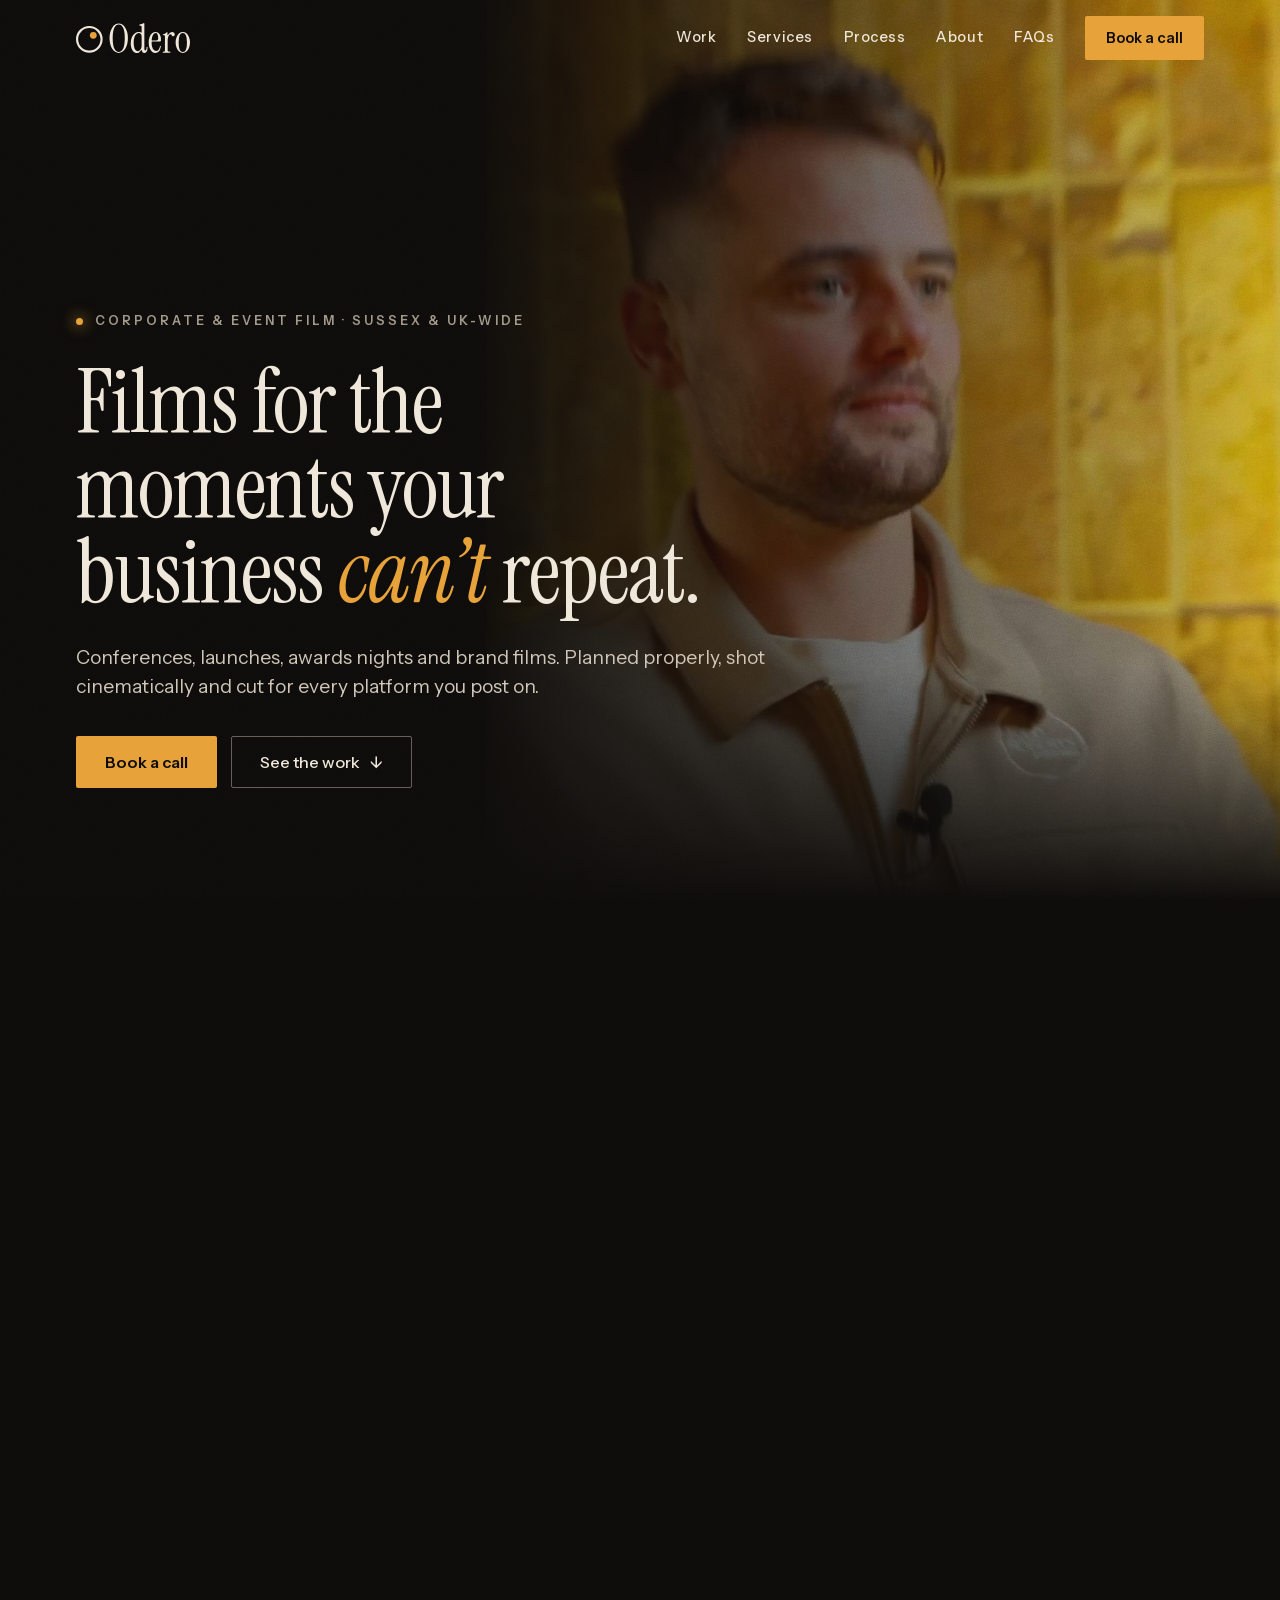
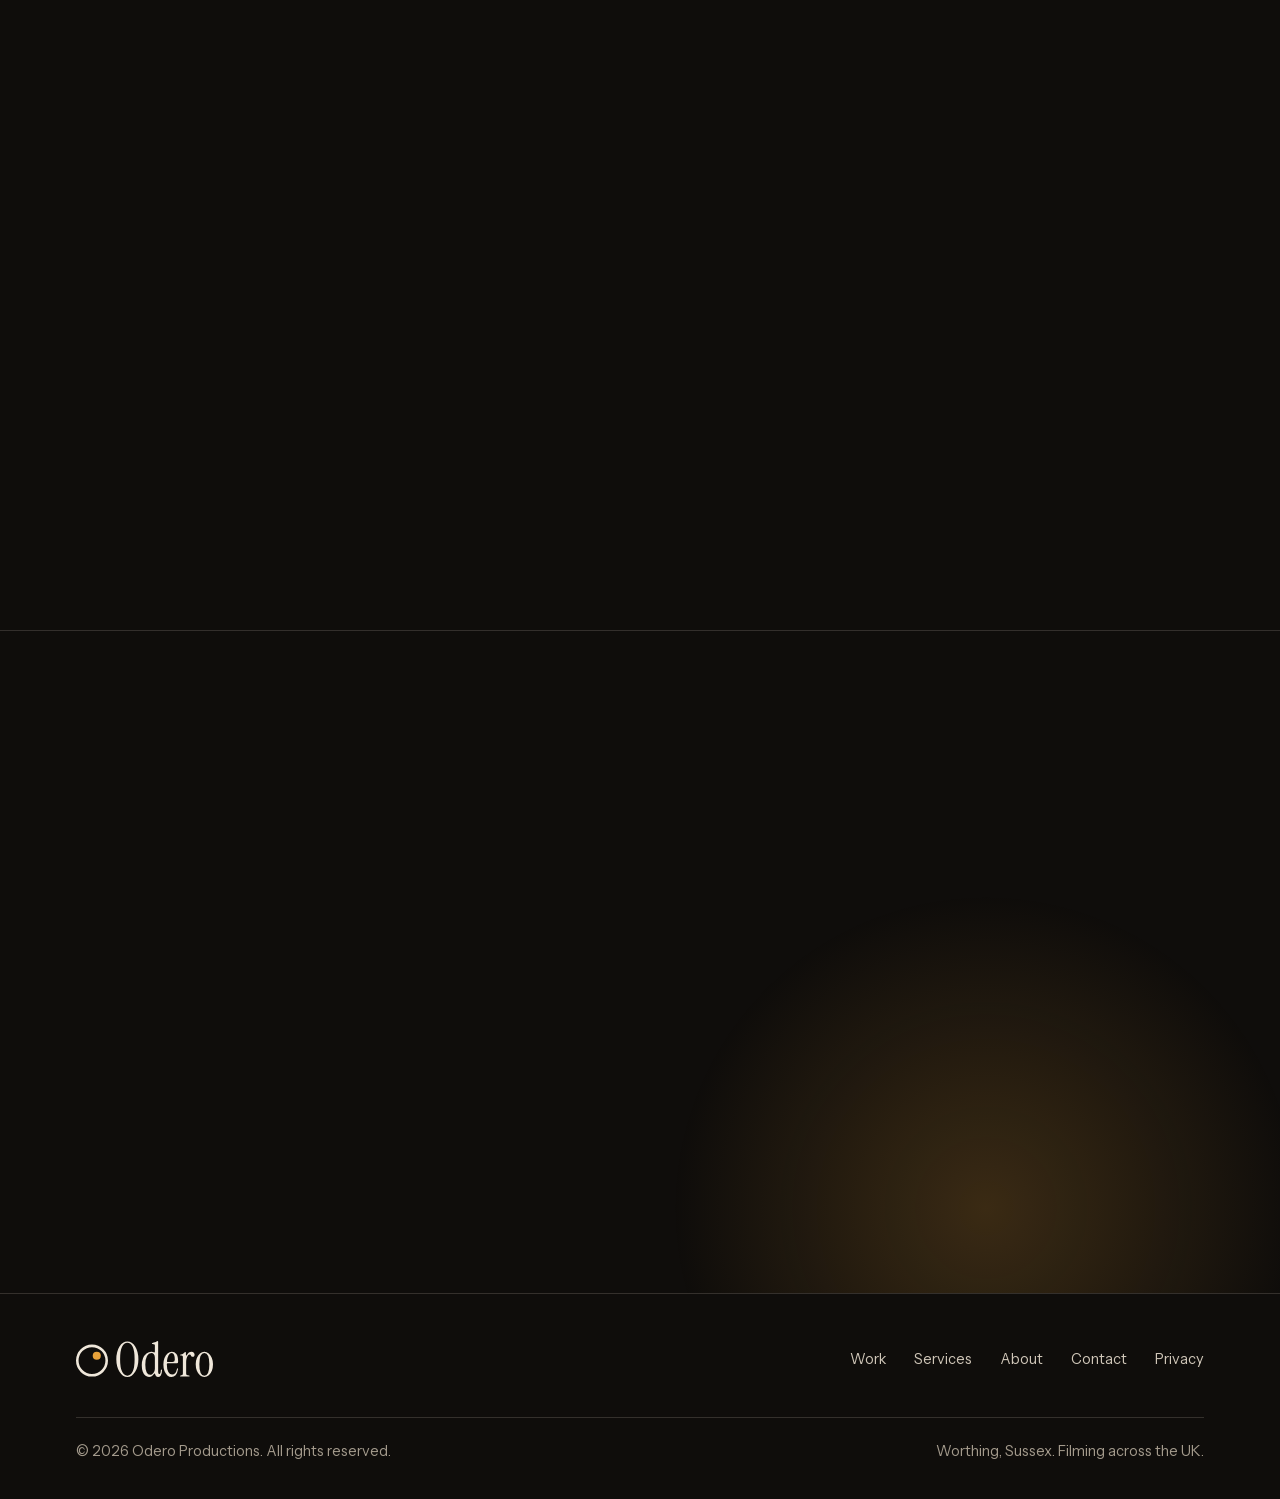
==== index.html @ 86279374 "Odero Productions site: Tungsten brand, homepage, six project pages Static site in the same style as" ====
<!DOCTYPE html>
<html lang="en-GB">
<head>
  <meta charset="UTF-8">
  <meta name="viewport" content="width=device-width, initial-scale=1">
  <!-- Security policy. GitHub Pages cannot send real HTTP headers, so this meta
       tag is the enforcement point. Everything loads from this site only; the
       one exception is the Cloudflare Stream video player on project pages.
       No inline scripts or inline style="" attributes are allowed, so keep
       scripts in script.js and styling in styles.css. -->
  <meta http-equiv="Content-Security-Policy" content="default-src 'self'; script-src 'self'; style-src 'self'; img-src 'self' data:; font-src 'self'; media-src 'self'; frame-src https://customer-f98idm6pe7bos5qf.cloudflarestream.com; connect-src 'self'; object-src 'none'; base-uri 'self'; form-action 'none'">

  <!-- ============================================================
       ODERO PRODUCTIONS — oderoproductions.com
       Static site. No build step. Deploy this folder as-is.

       QUICK EDIT MAP
       · Hero video ............... search "HERO VIDEO" below
       · Work tiles ............... search "SELECTED WORK" below
       · Copy to check ............ search "TODO"
       · Accent colour ............ styles.css, --tungsten
       · Going live ............... delete the "noindex" line just below
       ============================================================ -->

  <!-- PREVIEW ONLY: keeps this draft out of Google. Delete this line at launch. -->
  <meta name="robots" content="noindex">

  <title>Corporate &amp; Event Video Production in Sussex | Odero Productions</title>
  <meta name="description" content="Odero Productions films conferences, launches, awards nights, brand films and interviews for businesses. Based in Worthing, Sussex, filming across the UK.">
  <link rel="canonical" href="https://oderoproductions.com/">
  <meta name="theme-color" content="#0F0D0B">

  <meta property="og:type" content="website">
  <meta property="og:site_name" content="Odero Productions">
  <meta property="og:title" content="Corporate &amp; Event Video Production in Sussex | Odero Productions">
  <meta property="og:description" content="Conferences, launches, awards nights and brand films. Based in Worthing, Sussex, filming across the UK.">
  <meta property="og:url" content="https://oderoproductions.com/">
  <meta property="og:image" content="https://oderoproductions.com/assets/brand/og.png">
  <meta name="twitter:card" content="summary_large_image">

  <link rel="icon" type="image/svg+xml" href="assets/brand/favicon.svg">
  <link rel="icon" type="image/png" sizes="48x48" href="assets/brand/favicon-48.png">
  <link rel="apple-touch-icon" href="assets/brand/apple-touch-icon.png">

  <link rel="preload" href="assets/fonts/instrument-serif-400-latin.woff2" as="font" type="font/woff2" crossorigin>
  <link rel="preload" href="assets/fonts/instrument-sans-var-latin.woff2" as="font" type="font/woff2" crossorigin>
  <link rel="stylesheet" href="styles.css?v=20261118a">
  <!-- Loaded in <head> on purpose: it sets the starting state before first paint -->
  <script src="script.js?v=20261118a"></script>

  <script type="application/ld+json">
  {
    "@context": "https://schema.org",
    "@type": "ProfessionalService",
    "name": "Odero Productions",
    "description": "Corporate and event video production based in Worthing, Sussex, filming across the UK.",
    "url": "https://oderoproductions.com/",
    "email": "info@oderoproductions.com",
    "telephone": "+447708309296",
    "areaServed": "GB",
    "address": { "@type": "PostalAddress", "addressLocality": "Worthing", "addressRegion": "West Sussex", "addressCountry": "GB" },
    "sameAs": ["https://www.instagram.com/oderoproductions/", "https://www.linkedin.com/in/christopherodero/"]
  }
  </script>
</head>
<body>
  <a class="skip-link" href="#main">Skip to content</a>

  <header class="site-header" id="top">
    <div class="container header-inner">
      <a class="brand" href="./" aria-label="Odero Productions home">
        <img src="assets/brand/odero-logo-compact-on-dark.svg" alt="Odero Productions" width="114" height="30">
      </a>
      <button class="nav-toggle" type="button" aria-expanded="false" aria-controls="nav" aria-label="Open menu">
        <span></span><span></span>
      </button>
      <nav class="nav-links" id="nav" aria-label="Main">
        <a href="#work">Work</a>
        <a href="#services">Services</a>
        <a href="#process">Process</a>
        <a href="#about">About</a>
        <a href="#faqs">FAQs</a>
        <a class="btn btn-primary btn-small" href="https://calendly.com/info-7uvm/op" target="_blank" rel="noopener">Book a call</a>
      </nav>
    </div>
  </header>

  <main id="main">

    <!-- ================= HERO ================= -->
    <section class="hero" aria-label="Intro">
      <div class="hero-media" aria-hidden="true">
        <!-- Still frame. Shows instantly and is the whole picture until there
             is hero footage. Taken from the Courtyard lighting film. -->
        <img src="assets/hero-poster.jpg" alt="" width="1080" height="1920" fetchpriority="high">

        <!-- ============ HERO VIDEO ============
             No hero footage yet. When there is a clip (10 to 20 seconds,
             no sound, no burned-in captions), save it as assets/hero-loop.mp4
             and uncomment the block below. script.js already handles
             autoplay, reduced motion and the fade from still to video.

        <video autoplay muted loop playsinline preload="metadata" poster="assets/hero-poster.jpg">
          <source src="assets/hero-loop.mp4" type="video/mp4">
        </video>
        -->
      </div>

      <div class="container hero-content">
        <p class="eyebrow">Corporate &amp; event film · Sussex &amp; UK-wide</p>
        <h1 class="display">Films for the moments your business <em>can&rsquo;t</em> repeat.</h1>
        <p class="lede">Conferences, launches, awards nights and brand films. Planned properly, shot cinematically and cut for every platform you post on.</p>
        <div class="hero-ctas">
          <a class="btn btn-primary" href="https://calendly.com/info-7uvm/op" target="_blank" rel="noopener">Book a call</a>
          <a class="btn btn-ghost" href="#work">See the work <span class="arrow" aria-hidden="true">&darr;</span></a>
        </div>
      </div>
    </section>

    <!-- ================= SELECTED WORK =================
         Each tile links to its own page in work/<slug>/index.html.
         To add a project: copy a tile here, copy a work/ folder, swap the
         poster in assets/work/ (720 x 1280 JPG) and the video ID on the page. -->
    <section class="section" id="work" aria-labelledby="work-heading">
      <div class="container">
        <div class="section-head reveal">
          <div>
            <p class="eyebrow">Selected work</p>
            <h2 class="h2" id="work-heading">Recent films</h2>
          </div>
          <div class="rail-controls">
            <button class="rail-btn" type="button" data-rail="prev" aria-label="Scroll work back">
              <svg width="18" height="18" viewBox="0 0 24 24" fill="none" stroke="currentColor" stroke-width="1.6" aria-hidden="true"><path d="M19 12H5"/><path d="M11 6l-6 6 6 6"/></svg>
            </button>
            <button class="rail-btn" type="button" data-rail="next" aria-label="Scroll work forward">
              <svg width="18" height="18" viewBox="0 0 24 24" fill="none" stroke="currentColor" stroke-width="1.6" aria-hidden="true"><path d="M5 12h14"/><path d="M13 6l6 6-6 6"/></svg>
            </button>
          </div>
        </div>
      </div>

      <div class="rail reveal" id="work-rail" tabindex="0" role="region" aria-label="Selected work, scrolls sideways">
        <a class="tile" href="work/courtyard-lighting/">
          <img src="assets/work/courtyard-lighting.jpg" alt="Interview in front of a lit gold wall" width="720" height="1280" loading="lazy">
          <span class="tile-play" aria-hidden="true"><svg width="12" height="12" viewBox="0 0 24 24" fill="currentColor"><path d="M7 4.5v15l12-7.5z"/></svg></span>
          <span class="tile-body"><span class="tile-tag">Brand film</span><span class="tile-title">Courtyard lighting project</span></span>
        </a>
        <a class="tile" href="work/youth-club/">
          <img src="assets/work/youth-club.jpg" alt="A young person playing pool at a youth club" width="720" height="1280" loading="lazy">
          <span class="tile-play" aria-hidden="true"><svg width="12" height="12" viewBox="0 0 24 24" fill="currentColor"><path d="M7 4.5v15l12-7.5z"/></svg></span>
          <span class="tile-body"><span class="tile-tag">Brand story</span><span class="tile-title">Youth club brand story</span></span>
        </a>
        <a class="tile" href="work/property-tour/">
          <img src="assets/work/property-tour.jpg" alt="Presenter in a bright apartment living room" width="720" height="1280" loading="lazy">
          <span class="tile-play" aria-hidden="true"><svg width="12" height="12" viewBox="0 0 24 24" fill="currentColor"><path d="M7 4.5v15l12-7.5z"/></svg></span>
          <span class="tile-body"><span class="tile-tag">Property</span><span class="tile-title">Property tour</span></span>
        </a>
        <a class="tile" href="work/bar-gym/">
          <img src="assets/work/bar-gym.jpg" alt="Two personal trainers standing in a gym" width="720" height="1280" loading="lazy">
          <span class="tile-play" aria-hidden="true"><svg width="12" height="12" viewBox="0 0 24 24" fill="currentColor"><path d="M7 4.5v15l12-7.5z"/></svg></span>
          <span class="tile-body"><span class="tile-tag">Fitness</span><span class="tile-title">Personal training ad</span></span>
        </a>
        <a class="tile" href="work/isalium/">
          <img src="assets/work/isalium.jpg" alt="Model in a white shirt against a deep green backdrop" width="720" height="1280" loading="lazy">
          <span class="tile-play" aria-hidden="true"><svg width="12" height="12" viewBox="0 0 24 24" fill="currentColor"><path d="M7 4.5v15l12-7.5z"/></svg></span>
          <span class="tile-body"><span class="tile-tag">Fashion</span><span class="tile-title">Isalium brand ad</span></span>
        </a>
        <a class="tile" href="work/sweaty-betty/">
          <img src="assets/work/sweaty-betty.jpg" alt="Woman in activewear walking through a park" width="720" height="1280" loading="lazy">
          <span class="tile-play" aria-hidden="true"><svg width="12" height="12" viewBox="0 0 24 24" fill="currentColor"><path d="M7 4.5v15l12-7.5z"/></svg></span>
          <span class="tile-body"><span class="tile-tag">Lifestyle</span><span class="tile-title">Sweaty Betty lifestyle ad</span></span>
        </a>
      </div>
    </section>

    <!-- ================= SERVICES =================
         TODO (Christopher): confirm this list. Add, remove or reword freely. -->
    <section class="section rule-top" id="services" aria-labelledby="services-heading">
      <div class="container">
        <div class="section-head reveal">
          <div>
            <p class="eyebrow">Services</p>
            <h2 class="h2" id="services-heading">What we film</h2>
          </div>
          <p class="aside">One crew from first call to final delivery. Every shoot gets a plan, a shot list and a single point of contact.</p>
        </div>

        <div class="service-grid">
          <article class="service reveal">
            <h3 class="h3">Conferences &amp; summits</h3>
            <p>Keynotes, panels and the room between them, cut into a highlights film and clips for social.</p>
          </article>
          <article class="service reveal">
            <h3 class="h3">Launches &amp; awards nights</h3>
            <p>Low light, big moments, no second takes. The running order becomes a shot list so nothing gets missed.</p>
          </article>
          <article class="service reveal">
            <h3 class="h3">Brand &amp; company films</h3>
            <p>Who you are and why it matters, told in a couple of minutes your team will want to share.</p>
          </article>
          <article class="service reveal">
            <h3 class="h3">Interviews &amp; testimonials</h3>
            <p>Clients and leaders on camera, lit properly and edited to sound like themselves.</p>
          </article>
          <article class="service reveal">
            <h3 class="h3">Short-form for social</h3>
            <p>Vertical edits with captions and on-screen text, ready for Instagram, LinkedIn and paid ads.</p>
          </article>
          <article class="service reveal">
            <h3 class="h3">Photography</h3>
            <p>Edited stills from the same shoot, for the website, the press release and the post the next morning.</p>
          </article>
        </div>
      </div>
    </section>

    <!-- ================= FORMATS ================= -->
    <section class="section-tight band" aria-labelledby="formats-heading">
      <div class="container formats">
        <div class="formats-copy reveal">
          <p class="eyebrow">Delivery</p>
          <h2 class="h2" id="formats-heading">Shot once. Cut for <em>every</em> screen.</h2>
          <p class="lede">Every film is delivered in the shapes you actually need: widescreen for the website and the big screen, square for feeds and vertical for Reels, TikTok and Shorts.</p>
        </div>
        <div class="frames reveal" aria-hidden="true">
          <div class="frame frame-wide">
            <div class="frame-img"><img src="assets/hero-poster.jpg" alt="" loading="lazy" width="1080" height="1920"></div>
            <p class="frame-label">16:9 <span>Website, YouTube, big screen</span></p>
          </div>
          <div class="frame frame-square">
            <div class="frame-img"><img src="assets/hero-poster.jpg" alt="" loading="lazy" width="1080" height="1920"></div>
            <p class="frame-label">1:1 <span>Feeds</span></p>
          </div>
          <div class="frame frame-tall">
            <div class="frame-img"><img src="assets/hero-poster.jpg" alt="" loading="lazy" width="1080" height="1920"></div>
            <p class="frame-label">9:16 <span>Reels, Shorts</span></p>
          </div>
        </div>
      </div>
    </section>

    <!-- ================= PROCESS ================= -->
    <section class="section" id="process" aria-labelledby="process-heading">
      <div class="container">
        <div class="section-head reveal">
          <div>
            <p class="eyebrow">Process</p>
            <h2 class="h2" id="process-heading">How a shoot works</h2>
          </div>
          <p class="aside">Three steps, agreed up front, so you always know what happens next.</p>
        </div>
        <ol class="steps">
          <li class="step reveal">
            <h3 class="h3">The brief</h3>
            <p>A call to pin down the audience, the message and the moments that matter. You get a plan, a shot list and a timeline before anything is booked.</p>
          </li>
          <li class="step reveal">
            <h3 class="h3">The shoot</h3>
            <p>A focused day on location at your venue, office or site. Keynotes, interviews and b-roll captured without getting in anyone&rsquo;s way.</p>
          </li>
          <li class="step reveal">
            <h3 class="h3">The delivery</h3>
            <p>Polished edits in platform-ready formats, with subtitles and edited photos, on the turnaround agreed in the brief.</p>
          </li>
        </ol>
      </div>
    </section>

    <!-- ================= ABOUT =================
         TODO (Christopher): this is written from what's on the Jolero and
         old Odero sites. Check every line is right and reword in your voice.
         A portrait or behind-the-scenes photo would sit well beside it. -->
    <section class="section rule-top" id="about" aria-labelledby="about-heading">
      <div class="container about">
        <div class="about-lead reveal">
          <p class="eyebrow">About</p>
          <h2 class="h2" id="about-heading">Behind the camera</h2>
        </div>
        <div class="about-body reveal">
          <p>I&rsquo;m Christopher Odero. I learned to film in sports broadcasting, where nothing happens twice.</p>
          <p>That is still how I work. Plan the coverage, know where the moment will be, and get the shot the first time. An awards night or a keynote runs on the same rules as a live match.</p>
          <p>Odero Productions is based in Worthing, Sussex, and films for businesses across the UK. I plan, shoot and edit, and bring in extra crew when a job needs it.</p>
          <dl class="facts">
            <div><dt>Based</dt><dd>Worthing, Sussex</dd></div>
            <div><dt>Covers</dt><dd>Across the UK</dd></div>
            <div><dt>Background</dt><dd>Sports broadcasting</dd></div>
          </dl>
        </div>
      </div>
    </section>

    <!-- ================= FAQs ================= -->
    <section class="section rule-top" id="faqs" aria-labelledby="faqs-heading">
      <div class="container faq-wrap">
        <div class="stack reveal">
          <p class="eyebrow">Questions</p>
          <h2 class="h2" id="faqs-heading">FAQs</h2>
        </div>
        <div class="faq-list reveal">
          <details class="faq">
            <summary>Where are you based, and do you travel?</summary>
            <p>Worthing, Sussex. We film for clients across the UK, and travel is agreed in the brief.</p>
          </details>
          <details class="faq">
            <summary>Can you film on-site?</summary>
            <p>Yes. We film on location at your premises, your venue or anywhere else that helps tell the story.</p>
          </details>
          <details class="faq">
            <summary>Do you help with the concept?</summary>
            <p>Yes, creative direction is included. During the brief we work out the angles, the structure and the questions with you, so it fits your audience and what you&rsquo;re offering.</p>
          </details>
          <details class="faq">
            <summary>What if we don&rsquo;t want to be on camera?</summary>
            <p>No problem. We can use voiceover, or build the film around your work, your space and your event without talking heads.</p>
          </details>
          <details class="faq">
            <summary>Which formats do you deliver?</summary>
            <p>All the main ones: 16:9 for YouTube, your website and presentations, 1:1 for feeds, and 9:16 for Reels, TikTok and Shorts.</p>
          </details>
          <details class="faq">
            <summary>How fast is the turnaround?</summary>
            <p>It depends on the size of the project. The timeline is agreed during the brief and confirmed before the shoot.</p>
          </details>
          <details class="faq">
            <summary>Can you work alongside our marketing team?</summary>
            <p>Yes. We&rsquo;re happy to work with your in-house team or your agency so the films fit the wider plan.</p>
          </details>
        </div>
      </div>
    </section>

    <!-- ================= CONTACT ================= -->
    <section class="section contact rule-top" id="contact" aria-labelledby="contact-heading">
      <div class="container contact-inner">
        <div class="contact-main reveal">
          <p class="eyebrow">Now booking</p>
          <h2 class="display" id="contact-heading">Got a date in the <em>diary?</em></h2>
          <p class="lede">Tell us what you&rsquo;re planning. A short call is the quickest way to work out what it needs.</p>
          <a class="btn btn-primary" href="https://calendly.com/info-7uvm/op" target="_blank" rel="noopener">Book a call <span class="arrow" aria-hidden="true">&rarr;</span></a>
        </div>
        <div class="contact-list reveal">
          <a href="mailto:info@oderoproductions.com"><span>Email</span><span>info@oderoproductions.com</span></a>
          <a href="https://wa.me/447708309296" target="_blank" rel="noopener"><span>WhatsApp</span><span>+44 7708 309296</span></a>
          <a href="https://www.instagram.com/oderoproductions/" target="_blank" rel="noopener"><span>Instagram</span><span>@oderoproductions</span></a>
          <a href="https://www.linkedin.com/in/christopherodero/" target="_blank" rel="noopener"><span>LinkedIn</span><span>Christopher Odero</span></a>
        </div>
      </div>
    </section>
  </main>

  <footer class="site-footer">
    <div class="container">
      <div class="footer-top">
        <a href="./" aria-label="Odero Productions home"><img src="assets/brand/odero-logo-compact-on-dark.svg" alt="Odero Productions" width="137" height="36" loading="lazy"></a>
        <nav class="footer-links" aria-label="Footer">
          <a href="#work">Work</a>
          <a href="#services">Services</a>
          <a href="#about">About</a>
          <a href="#contact">Contact</a>
          <a href="privacy.html">Privacy</a>
        </nav>
      </div>
      <div class="footer-bottom">
        <p>&copy; <span data-year>2026</span> Odero Productions. All rights reserved.</p>
        <p>Worthing, Sussex. Filming across the UK.</p>
      </div>
    </div>
  </footer>
</body>
</html>
---- styles.css ----
/* ============================================================
   ODERO PRODUCTIONS — styles.css
   Brand direction: Tungsten. Warm light in a dark room.

   QUICK EDIT MAP
   · Accent colour ............ --tungsten (line 22)
   · Background / text ........ --carbon, --bone
   · Page width ............... --max
   ============================================================ */

/* ---------- Fonts (self-hosted, SIL Open Font License) ---------- */
@font-face {
  font-family: "Instrument Serif";
  src: url("assets/fonts/instrument-serif-400-latin.woff2") format("woff2");
  font-weight: 400; font-style: normal; font-display: swap;
}
@font-face {
  font-family: "Instrument Serif";
  src: url("assets/fonts/instrument-serif-400-italic-latin.woff2") format("woff2");
  font-weight: 400; font-style: italic; font-display: swap;
}
@font-face {
  font-family: "Instrument Sans";
  src: url("assets/fonts/instrument-sans-var-latin.woff2") format("woff2");
  font-weight: 400 700; font-style: normal; font-display: swap;
}

/* ---------- Tokens ---------- */
:root {
  --carbon: #0F0D0B;      /* page background */
  --umber: #1E1A16;       /* panels */
  --bone: #EFE7DA;        /* type */
  --linen: #CFC6B8;       /* body copy on dark */
  --dust: #A39A8C;        /* secondary type */
  --tungsten: #E8A23A;    /* the one accent */
  --tungsten-hot: #F3BC62;
  --line: rgba(239, 231, 218, 0.16);
  --line-strong: rgba(239, 231, 218, 0.38);

  --serif: "Instrument Serif", "Iowan Old Style", "Times New Roman", serif;
  --sans: "Instrument Sans", system-ui, -apple-system, "Segoe UI", sans-serif;

  --max: 1240px;
  --gutter: clamp(20px, 4.4vw, 56px);
  --section: clamp(80px, 11vw, 148px);
  --ease: cubic-bezier(0.22, 0.61, 0.36, 1);
  color-scheme: dark;
}

/* ---------- Base ---------- */
*, *::before, *::after { box-sizing: border-box; }
html { scroll-behavior: smooth; scroll-padding-top: 88px; -webkit-text-size-adjust: 100%; }
body {
  margin: 0;
  background: var(--carbon);
  color: var(--bone);
  font-family: var(--sans);
  font-size: 17px;
  line-height: 1.6;
  -webkit-font-smoothing: antialiased;
  text-rendering: optimizeLegibility;
}
img, video { display: block; max-width: 100%; }
h1, h2, h3, p, ul, ol, dl, dd, figure { margin: 0; }
ul, ol { padding: 0; list-style: none; }
a { color: inherit; }
:focus-visible { outline: 2px solid var(--tungsten); outline-offset: 3px; border-radius: 2px; }
::selection { background: var(--tungsten); color: var(--carbon); }

.container { width: 100%; max-width: var(--max); margin-inline: auto; padding-inline: var(--gutter); }
.skip-link {
  position: absolute; left: 12px; top: -60px; z-index: 100;
  padding: 10px 16px; background: var(--tungsten); color: var(--carbon); font-weight: 600; text-decoration: none;
}
.skip-link:focus { top: 12px; }
.visually-hidden {
  position: absolute; width: 1px; height: 1px; overflow: hidden; clip-path: inset(50%); white-space: nowrap;
}

/* ---------- Type ---------- */
.display {
  font-family: var(--serif); font-weight: 400;
  font-size: clamp(50px, 7vw, 104px); line-height: 0.95; letter-spacing: -0.012em;
  text-wrap: balance;
}
.h2 {
  font-family: var(--serif); font-weight: 400;
  font-size: clamp(40px, 5vw, 72px); line-height: 1; letter-spacing: -0.01em;
  text-wrap: balance;
}
.h3 { font-size: 21px; font-weight: 600; line-height: 1.25; letter-spacing: -0.005em; }
.display em, .h2 em { font-style: italic; color: var(--tungsten); }
.lede { font-size: clamp(18px, 1.5vw, 20px); line-height: 1.55; color: var(--linen); max-width: 34em; }
.muted { color: var(--dust); }

/* The eyebrow carries the lamp: one small tungsten light before the label */
.eyebrow {
  display: flex; align-items: center; gap: 12px;
  font-size: 12.5px; font-weight: 600; letter-spacing: 0.24em; text-transform: uppercase; color: var(--dust);
}
.eyebrow::before {
  content: ""; flex: none; width: 7px; height: 7px; border-radius: 50%;
  background: var(--tungsten); box-shadow: 0 0 14px 2px rgba(232, 162, 58, 0.55);
}

/* ---------- Buttons ---------- */
.btn {
  display: inline-flex; align-items: center; justify-content: center; gap: 10px;
  min-height: 52px; padding: 0 28px; border-radius: 2px; border: 1px solid transparent;
  font: 600 16px/1 var(--sans); text-decoration: none; cursor: pointer;
  transition: background-color 0.25s var(--ease), border-color 0.25s var(--ease), color 0.25s var(--ease), transform 0.25s var(--ease);
}
.btn-primary { background: var(--tungsten); color: var(--carbon); }
.btn-primary:hover { background: var(--tungsten-hot); }
.btn-ghost { border-color: var(--line-strong); color: var(--bone); font-weight: 500; }
.btn-ghost:hover { border-color: var(--bone); }
.btn-small { min-height: 44px; padding: 0 20px; font-size: 14.5px; }
.btn .arrow { transition: transform 0.25s var(--ease); }
.btn:hover .arrow { transform: translateX(4px); }
.text-link {
  color: var(--bone); text-decoration: underline; text-decoration-color: var(--tungsten);
  text-decoration-thickness: 1px; text-underline-offset: 5px;
  transition: color 0.2s var(--ease);
}
.text-link:hover { color: var(--tungsten-hot); }

/* ---------- Header ---------- */
.site-header {
  position: fixed; inset: 0 0 auto 0; z-index: 50;
  border-bottom: 1px solid transparent;
  transition: background-color 0.35s var(--ease), border-color 0.35s var(--ease);
}
.site-header.is-scrolled, .site-header.is-solid {
  background: rgba(15, 13, 11, 0.88); border-bottom-color: var(--line);
  -webkit-backdrop-filter: blur(14px); backdrop-filter: blur(14px);
}
.header-inner { display: flex; align-items: center; justify-content: space-between; gap: 24px; min-height: 76px; }
.brand { display: inline-flex; align-items: center; min-height: 44px; }
.brand img { height: 30px; width: auto; }
.nav-links { display: flex; align-items: center; gap: clamp(18px, 2.4vw, 34px); }
.nav-links a:not(.btn) {
  font-size: 14.5px; font-weight: 500; letter-spacing: 0.04em; text-decoration: none; color: var(--bone);
  padding: 12px 0; position: relative;
}
.nav-links a:not(.btn)::after {
  content: ""; position: absolute; left: 0; right: 0; bottom: 6px; height: 1px; background: var(--tungsten);
  transform: scaleX(0); transform-origin: left; transition: transform 0.3s var(--ease);
}
.nav-links a:not(.btn):hover::after { transform: scaleX(1); }
.nav-toggle {
  display: none; width: 46px; height: 46px; padding: 0; border: 1px solid var(--line-strong); border-radius: 2px;
  background: transparent; color: var(--bone); cursor: pointer; align-items: center; justify-content: center;
}
.nav-toggle span { display: block; width: 20px; height: 1.5px; background: currentColor; transition: transform 0.3s var(--ease); }
.nav-toggle span + span { margin-top: 7px; }
.nav-open .nav-toggle span:first-child { transform: translateY(4.25px) rotate(45deg); }
.nav-open .nav-toggle span:last-child { transform: translateY(-4.25px) rotate(-45deg); }

@media (max-width: 860px) {
  .nav-toggle { display: inline-flex; flex-direction: column; }
  .nav-links {
    position: fixed; inset: 76px 0 0 0; z-index: 49;
    flex-direction: column; align-items: flex-start; gap: 0;
    padding: 28px var(--gutter) 40px; background: var(--carbon); overflow-y: auto;
    visibility: hidden; opacity: 0; transform: translateY(-8px);
    transition: opacity 0.25s var(--ease), transform 0.25s var(--ease), visibility 0s 0.25s;
  }
  .nav-open .nav-links { visibility: visible; opacity: 1; transform: none; transition-delay: 0s; }
  .nav-links a:not(.btn) {
    width: 100%; padding: 16px 0; border-bottom: 1px solid var(--line);
    font: 400 34px/1.1 var(--serif); letter-spacing: 0;
  }
  .nav-links a:not(.btn)::after { display: none; }
  .nav-links .btn { margin-top: 28px; width: 100%; min-height: 54px; font-size: 16px; }
  .nav-open .site-header { background: var(--carbon); border-bottom-color: var(--line); }
  .nav-open, .nav-open body { overflow: hidden; }
}

/* ---------- Hero ---------- */
.hero { position: relative; isolation: isolate; overflow: hidden; display: flex; min-height: min(100svh, 940px); }
.hero-media { position: absolute; inset: 0 0 0 auto; width: 62%; z-index: -2; overflow: hidden; }
.hero-media img, .hero-media video { position: absolute; inset: 0; width: 100%; height: 100%; object-fit: cover; object-position: 38% 16%; }
.hero-media video { opacity: 0; transition: opacity 0.8s var(--ease); }
.hero-media.is-playing video { opacity: 1; }
.hero::before {            /* scrim: the dark room the light falls into */
  content: ""; position: absolute; inset: 0; z-index: -1;
  background:
    linear-gradient(0deg, var(--carbon) 0%, rgba(15, 13, 11, 0) 26%),
    linear-gradient(90deg, var(--carbon) 37%, rgba(15, 13, 11, 0.66) 58%, rgba(15, 13, 11, 0.1) 100%);
}
.hero::after {             /* film grain */
  content: ""; position: absolute; inset: 0; z-index: -1; pointer-events: none;
  background: url("assets/grain.png"); background-size: 200px; mix-blend-mode: overlay; opacity: 0.16;
}
.hero-content {
  display: flex; flex-direction: column; justify-content: flex-end; gap: 28px;
  padding-top: 150px; padding-bottom: clamp(64px, 9vw, 112px);
}
.hero-content > * { max-width: 700px; }
.hero-ctas { display: flex; flex-wrap: wrap; gap: 14px; margin-top: 6px; }

/* Lights up: the still starts as an unlit room and the lamp comes on */
.js .hero-media img, .js .hero-media video { filter: brightness(0.22) saturate(0.5); transform: scale(1.05); }
.js.is-lit .hero-media img, .js.is-lit .hero-media video {
  filter: none; transform: none;
  transition: filter 2.4s var(--ease) 0.2s, transform 3.2s var(--ease);
}
.js .hero-content > * { opacity: 0; transform: translateY(18px); }
.js.is-lit .hero-content > * {
  opacity: 1; transform: none;
  transition: opacity 0.9s var(--ease), transform 0.9s var(--ease);
}
.js.is-lit .hero-content > :nth-child(1) { transition-delay: 0.35s; }
.js.is-lit .hero-content > :nth-child(2) { transition-delay: 0.5s; }
.js.is-lit .hero-content > :nth-child(3) { transition-delay: 0.68s; }
.js.is-lit .hero-content > :nth-child(4) { transition-delay: 0.84s; }

@media (max-width: 860px) {
  .hero { min-height: min(100svh, 820px); }
  .hero-media { width: 100%; }
  .hero-media img, .hero-media video { object-position: 50% 12%; }
  .hero::before {
    background: linear-gradient(0deg, var(--carbon) 30%, rgba(15, 13, 11, 0.72) 58%, rgba(15, 13, 11, 0.28) 100%);
  }
  .hero-content { padding-top: 120px; }
}

/* ---------- Sections ---------- */
.section { padding-block: var(--section); }
.section-tight { padding-block: clamp(64px, 8vw, 112px); }
.section-head { display: flex; flex-wrap: wrap; align-items: flex-end; justify-content: space-between; gap: 24px 48px; margin-bottom: clamp(36px, 5vw, 64px); }
.section-head .eyebrow { margin-bottom: 22px; }
.section-head p.aside { max-width: 26em; color: var(--dust); font-size: 16px; }
.rule-top { border-top: 1px solid var(--line); }
.stack { display: flex; flex-direction: column; gap: 22px; align-items: flex-start; }

/* ---------- Work rail ---------- */
.rail-controls { display: flex; gap: 10px; }
.rail-btn {
  width: 48px; height: 48px; display: inline-flex; align-items: center; justify-content: center;
  border: 1px solid var(--line-strong); border-radius: 50%; background: transparent; color: var(--bone); cursor: pointer;
  transition: border-color 0.2s var(--ease), color 0.2s var(--ease), opacity 0.2s var(--ease);
}
.rail-btn:hover { border-color: var(--tungsten); color: var(--tungsten); }
.rail-btn[disabled] { opacity: 0.3; cursor: default; border-color: var(--line-strong); color: var(--bone); }
.rail {
  display: flex; gap: clamp(14px, 1.6vw, 22px);
  overflow-x: auto; scroll-snap-type: x mandatory; scrollbar-width: none;
  padding-inline: max(var(--gutter), calc((100vw - var(--max)) / 2 + var(--gutter)));
  scroll-padding-inline: max(var(--gutter), calc((100vw - var(--max)) / 2 + var(--gutter)));
  padding-block: 4px;
}
.rail::-webkit-scrollbar { display: none; }
.tile {
  position: relative; flex: none; width: clamp(224px, 23vw, 310px); aspect-ratio: 9 / 16;
  scroll-snap-align: start; overflow: hidden; border-radius: 4px; background: var(--umber);
  color: var(--bone); text-decoration: none; isolation: isolate;
}
.tile img {
  position: absolute; inset: 0; width: 100%; height: 100%; object-fit: cover; z-index: -2;
  filter: brightness(0.8) saturate(0.9);
  transition: filter 0.6s var(--ease), transform 1.2s var(--ease);
}
.tile::after {
  content: ""; position: absolute; inset: 0; z-index: -1;
  background: linear-gradient(0deg, rgba(15, 13, 11, 0.92) 0%, rgba(15, 13, 11, 0) 46%);
}
.tile:hover img, .tile:focus-visible img { filter: none; transform: scale(1.04); }   /* lights on */
.tile-body { position: absolute; inset: auto 0 0 0; padding: 20px; display: flex; flex-direction: column; gap: 8px; }
.tile-tag { font-size: 11.5px; font-weight: 600; letter-spacing: 0.2em; text-transform: uppercase; color: var(--linen); }
.tile-title { font-family: var(--serif); font-size: clamp(25px, 2.2vw, 30px); line-height: 1.02; }
.tile-play {
  position: absolute; top: 16px; right: 16px; width: 40px; height: 40px; border-radius: 50%;
  display: inline-flex; align-items: center; justify-content: center;
  background: rgba(15, 13, 11, 0.55); border: 1px solid var(--line-strong); color: var(--bone);
  transition: background-color 0.3s var(--ease), color 0.3s var(--ease), border-color 0.3s var(--ease);
}
.tile:hover .tile-play { background: var(--tungsten); border-color: var(--tungsten); color: var(--carbon); }

/* ---------- Services ---------- */
.service-grid { display: grid; grid-template-columns: repeat(3, minmax(0, 1fr)); gap: clamp(28px, 3.4vw, 48px) clamp(24px, 3vw, 44px); }
.service { border-top: 1px solid var(--line-strong); padding-top: 22px; display: flex; flex-direction: column; gap: 10px; }
.service .h3 { font-family: var(--serif); font-weight: 400; font-size: clamp(27px, 2.3vw, 32px); line-height: 1.05; letter-spacing: 0; }
.service p { color: var(--dust); font-size: 16px; }
@media (max-width: 900px) { .service-grid { grid-template-columns: repeat(2, minmax(0, 1fr)); } }
@media (max-width: 560px) { .service-grid { grid-template-columns: minmax(0, 1fr); } }

/* ---------- Formats band ---------- */
.band { background: var(--umber); }
.formats { display: grid; grid-template-columns: minmax(0, 5fr) minmax(0, 6fr); gap: clamp(36px, 6vw, 88px); align-items: center; }
.formats-copy { display: flex; flex-direction: column; gap: 22px; }
.frames { display: flex; align-items: flex-end; justify-content: flex-end; gap: clamp(10px, 1.4vw, 18px); }
.frame { display: flex; flex-direction: column; gap: 12px; min-width: 0; }
.frame-img { position: relative; overflow: hidden; border-radius: 3px; background: var(--carbon); }
.frame-img img { width: 100%; height: 100%; object-fit: cover; }
.frame-wide { flex: 16 1 0; }
.frame-wide .frame-img { aspect-ratio: 16 / 9; }
.frame-wide img { object-position: 50% 24%; }
.frame-square { flex: 7.4 1 0; }
.frame-square .frame-img { aspect-ratio: 1; }
.frame-square img { object-position: 45% 22%; }
.frame-tall { flex: 5.2 1 0; }
.frame-tall .frame-img { aspect-ratio: 9 / 16; }
.frame-label { font-size: 12px; font-weight: 600; letter-spacing: 0.16em; text-transform: uppercase; color: var(--bone); }
.frame-label span { display: block; margin-top: 3px; font-weight: 400; letter-spacing: 0.02em; text-transform: none; color: var(--dust); font-size: 13px; }
@media (max-width: 900px) {
  .formats { grid-template-columns: minmax(0, 1fr); }
  .frames { justify-content: flex-start; }
}
@media (max-width: 480px) { .frame-label span { display: none; } }

/* ---------- Process ---------- */
.steps { display: grid; grid-template-columns: repeat(3, minmax(0, 1fr)); gap: clamp(28px, 4vw, 64px); counter-reset: step; }
.step { position: relative; padding-top: 30px; border-top: 1px solid var(--line-strong); display: flex; flex-direction: column; gap: 12px; }
.step::before {
  counter-increment: step; content: counter(step);
  font: italic 400 clamp(64px, 6vw, 88px)/0.8 var(--serif); color: var(--tungsten); margin-bottom: 14px;
}
.step::after {     /* the lamp on the line */
  content: ""; position: absolute; top: -4px; left: 0; width: 7px; height: 7px; border-radius: 50%; background: var(--tungsten);
}
.step p { color: var(--dust); font-size: 16px; }
@media (max-width: 760px) { .steps { grid-template-columns: minmax(0, 1fr); } }

/* ---------- About ---------- */
.about { display: grid; grid-template-columns: minmax(0, 5fr) minmax(0, 6fr); gap: clamp(36px, 6vw, 96px); align-items: start; }
.about-lead { display: flex; flex-direction: column; gap: 22px; position: sticky; top: 112px; }
.about-body { display: flex; flex-direction: column; gap: 20px; font-size: clamp(17px, 1.4vw, 19px); color: var(--linen); }
.about-body p:first-child { font-family: var(--serif); font-size: clamp(27px, 2.6vw, 36px); line-height: 1.16; color: var(--bone); }
.facts { margin-top: 16px; border-top: 1px solid var(--line); }
.facts div { display: grid; grid-template-columns: 9.5em 1fr; gap: 16px; padding: 14px 0; border-bottom: 1px solid var(--line); font-size: 15.5px; }
.facts dt { color: var(--dust); }
.facts dd { color: var(--bone); }
@media (max-width: 900px) {
  .about { grid-template-columns: minmax(0, 1fr); }
  .about-lead { position: static; }
}

/* ---------- FAQs ---------- */
.faq-wrap { display: grid; grid-template-columns: minmax(0, 4fr) minmax(0, 7fr); gap: clamp(32px, 6vw, 96px); align-items: start; }
.faq-list { border-top: 1px solid var(--line-strong); }
.faq { border-bottom: 1px solid var(--line); }
.faq summary {
  display: flex; align-items: center; justify-content: space-between; gap: 24px;
  padding: 22px 0; cursor: pointer; list-style: none;
  font-size: clamp(18px, 1.5vw, 20px); font-weight: 500; line-height: 1.3;
  transition: color 0.2s var(--ease);
}
.faq summary::-webkit-details-marker { display: none; }
.faq summary:hover { color: var(--tungsten-hot); }
.faq summary::after {
  content: ""; flex: none; width: 13px; height: 13px;
  background:
    linear-gradient(var(--tungsten), var(--tungsten)) center / 100% 1.5px no-repeat,
    linear-gradient(var(--tungsten), var(--tungsten)) center / 1.5px 100% no-repeat;
  transition: transform 0.3s var(--ease);
}
.faq[open] summary::after { transform: rotate(45deg); }
.faq p { padding: 0 48px 26px 0; color: var(--linen); max-width: 40em; }
@media (max-width: 900px) { .faq-wrap { grid-template-columns: minmax(0, 1fr); } }

/* ---------- Contact ---------- */
.contact { position: relative; isolation: isolate; overflow: hidden; }
.contact::before {   /* one warm lamp, low in the corner */
  content: ""; position: absolute; z-index: -1; right: -12%; bottom: -55%; width: 70%; aspect-ratio: 1; border-radius: 50%;
  background: radial-gradient(closest-side, rgba(232, 162, 58, 0.2), rgba(232, 162, 58, 0) 70%);
}
.contact-inner { display: grid; grid-template-columns: minmax(0, 7fr) minmax(0, 4fr); gap: clamp(36px, 6vw, 96px); align-items: end; }
.contact-main { display: flex; flex-direction: column; gap: 26px; align-items: flex-start; }
.contact-list { border-top: 1px solid var(--line-strong); }
.contact-list a {
  display: flex; align-items: baseline; justify-content: space-between; gap: 16px;
  padding: 16px 0; border-bottom: 1px solid var(--line); text-decoration: none;
  transition: color 0.2s var(--ease), padding 0.3s var(--ease);
}
.contact-list a:hover { color: var(--tungsten-hot); padding-left: 8px; }
.contact-list span:first-child { font-size: 12.5px; font-weight: 600; letter-spacing: 0.2em; text-transform: uppercase; color: var(--dust); }
.contact-list span:last-child { font-size: 16px; text-align: right; overflow-wrap: anywhere; }
@media (max-width: 900px) { .contact-inner { grid-template-columns: minmax(0, 1fr); align-items: start; } }

/* ---------- Footer ---------- */
.site-footer { border-top: 1px solid var(--line); padding-block: 44px 36px; font-size: 14.5px; color: var(--dust); }
.footer-top { display: flex; flex-wrap: wrap; align-items: center; justify-content: space-between; gap: 24px; }
.footer-top img { height: 36px; width: auto; }
.footer-links { display: flex; flex-wrap: wrap; gap: 8px 28px; }
.footer-links a { color: var(--linen); text-decoration: none; padding: 10px 0; }
.footer-links a:hover { color: var(--tungsten-hot); }
.footer-bottom { display: flex; flex-wrap: wrap; justify-content: space-between; gap: 8px 24px; margin-top: 36px; padding-top: 22px; border-top: 1px solid var(--line); }

/* ---------- Project pages ---------- */
.page-top { padding-top: clamp(116px, 12vw, 156px); }
.back-link {
  display: inline-flex; align-items: center; gap: 10px; min-height: 44px;
  font-size: 14.5px; font-weight: 500; letter-spacing: 0.04em; color: var(--dust); text-decoration: none;
  transition: color 0.2s var(--ease);
}
.back-link:hover { color: var(--tungsten-hot); }
.project { display: grid; grid-template-columns: minmax(0, 400px) minmax(0, 1fr); gap: clamp(36px, 6vw, 96px); align-items: center; margin-top: 28px; }
.player {
  position: relative; width: 100%; aspect-ratio: 9 / 16; overflow: hidden; border-radius: 4px; background: var(--umber);
  border: 0; padding: 0; cursor: pointer; display: block; color: var(--bone);
}
.player img { position: absolute; inset: 0; width: 100%; height: 100%; object-fit: cover; transition: filter 0.6s var(--ease); filter: brightness(0.78); }
.player:hover img { filter: none; }
.player iframe { position: absolute; inset: 0; width: 100%; height: 100%; border: 0; }
.player-btn {
  position: absolute; left: 50%; top: 50%; transform: translate(-50%, -50%);
  width: 84px; height: 84px; border-radius: 50%; display: inline-flex; align-items: center; justify-content: center;
  background: var(--tungsten); color: var(--carbon);
  box-shadow: 0 0 60px 6px rgba(232, 162, 58, 0.35);
  transition: transform 0.3s var(--ease), background-color 0.3s var(--ease);
}
.player:hover .player-btn { transform: translate(-50%, -50%) scale(1.06); background: var(--tungsten-hot); }
.player.is-playing { cursor: default; }
.project-info { display: flex; flex-direction: column; gap: 24px; align-items: flex-start; }
.project-info .facts { width: 100%; max-width: 30em; }
@media (max-width: 860px) {
  .project { grid-template-columns: minmax(0, 1fr); }
  .player { max-width: 360px; margin-inline: auto; }
  .project-info { order: -1; }
}

/* ---------- Text pages (privacy, 404) ---------- */
.prose { max-width: 44em; display: flex; flex-direction: column; gap: 18px; color: var(--linen); }
.prose h2 { font: 400 clamp(28px, 3vw, 36px)/1.1 var(--serif); color: var(--bone); margin-top: 24px; }
.prose ul { list-style: disc; padding-left: 1.2em; display: flex; flex-direction: column; gap: 8px; }
.prose a { color: var(--bone); text-decoration-color: var(--tungsten); text-underline-offset: 4px; }
.notfound { min-height: 100svh; display: flex; flex-direction: column; justify-content: center; gap: 26px; align-items: flex-start; }

/* ---------- Scroll reveal ----------
   Only ever hides things when script.js has added .js, so nothing is
   stranded without JavaScript or with reduced motion on. */
.js .reveal { opacity: 0; transform: translateY(26px); }
.js .reveal.is-in { opacity: 1; transform: none; transition: opacity 0.9s var(--ease) var(--d, 0s), transform 0.9s var(--ease) var(--d, 0s); }

@media (prefers-reduced-motion: reduce) {
  html { scroll-behavior: auto; }
  *, *::before, *::after { transition-duration: 0.01ms !important; transition-delay: 0s !important; animation: none !important; }
}
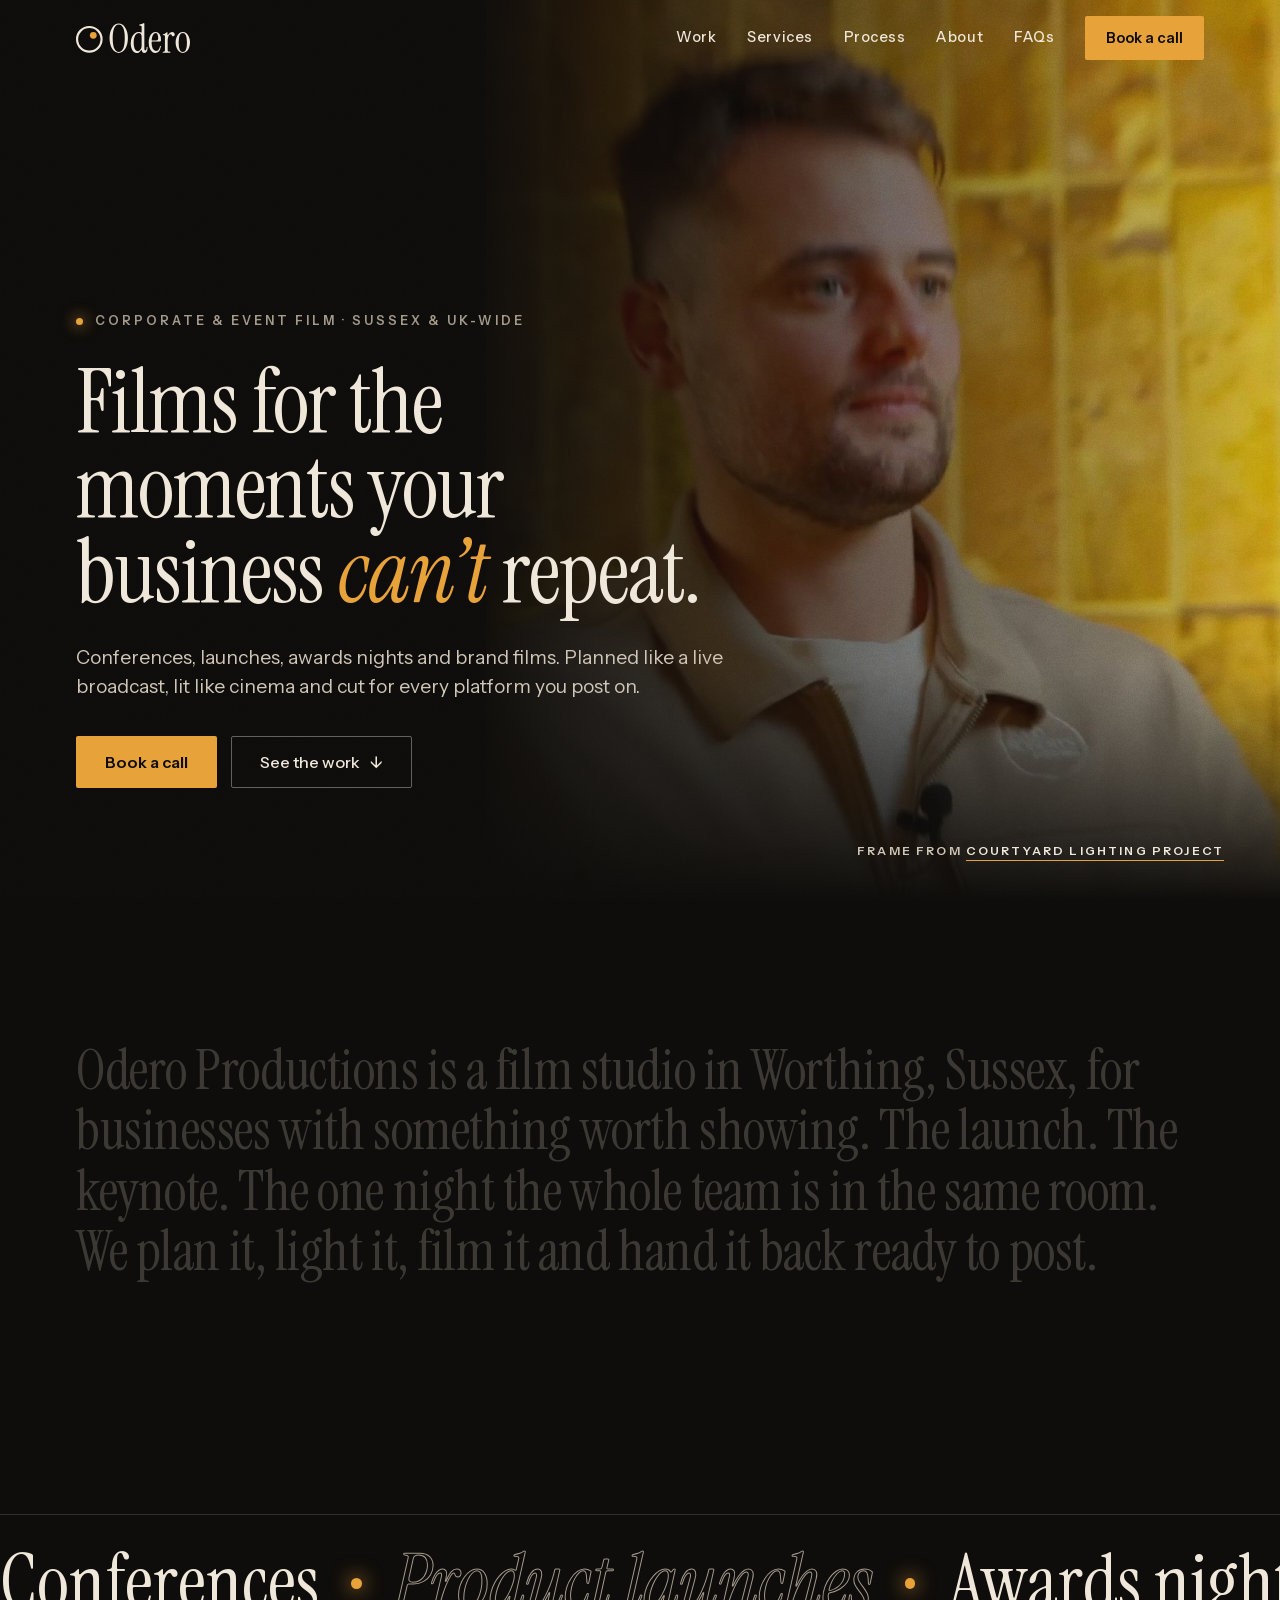
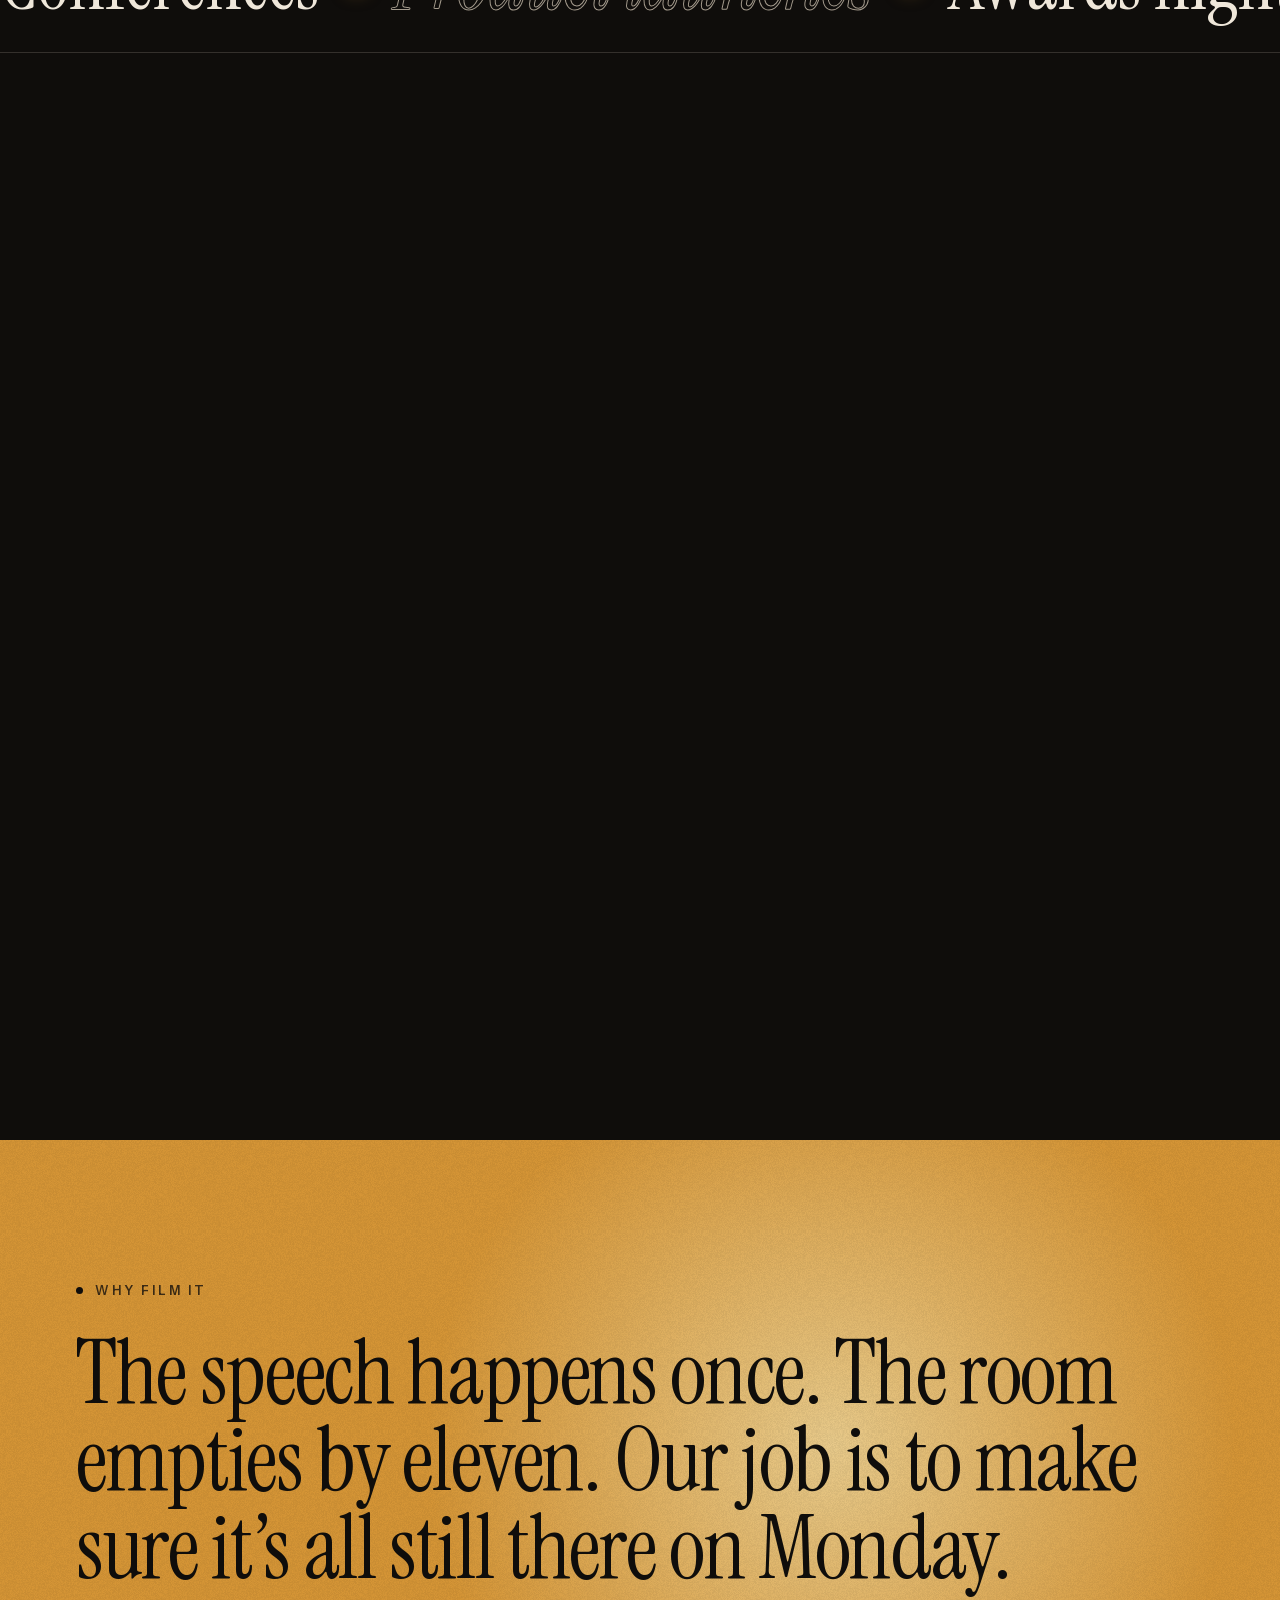
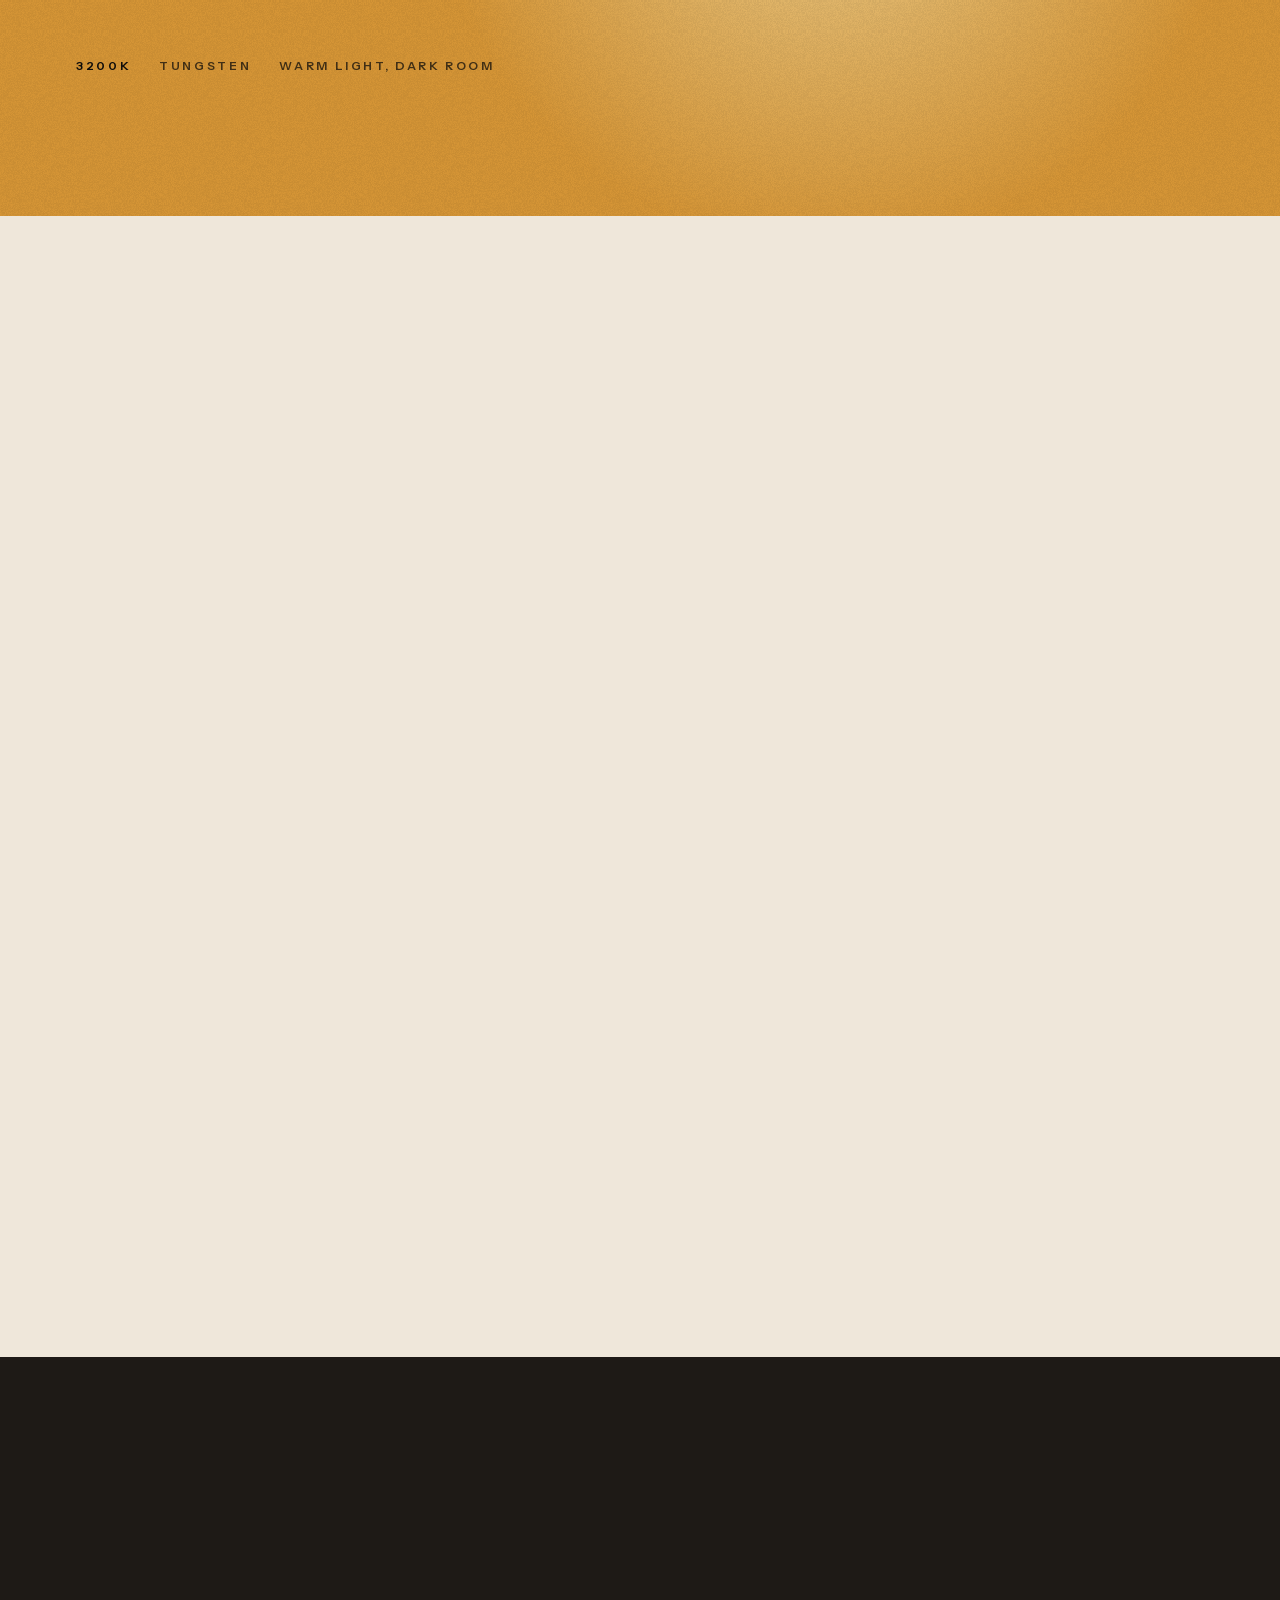
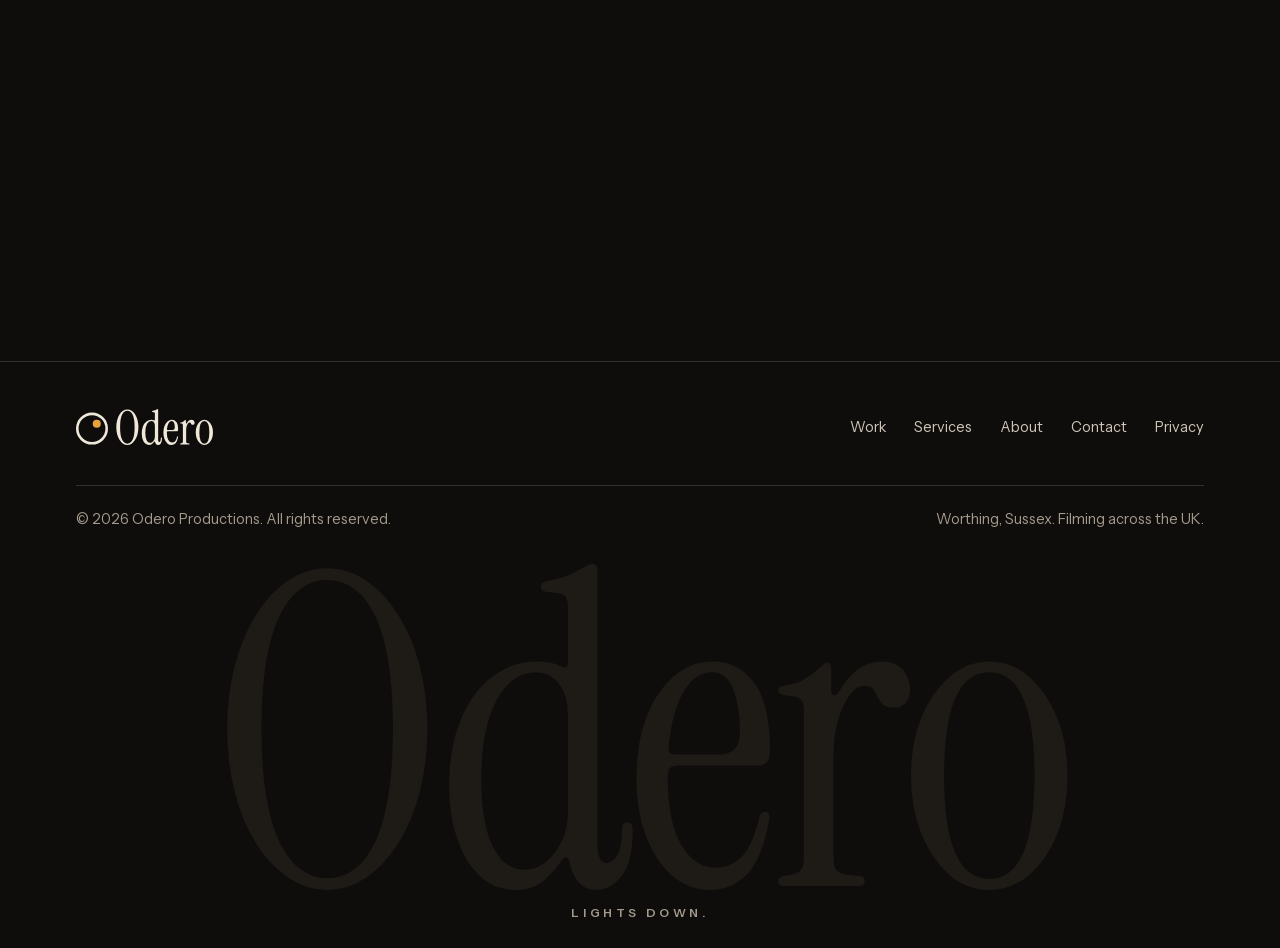
==== commit ae905062: "Homepage: more varied sections and sharper copy Adds an intro statement that lights up on scroll, a " ====
--- a/index.html
+++ b/index.html
@@ -44,9 +44,9 @@
 
   <link rel="preload" href="assets/fonts/instrument-serif-400-latin.woff2" as="font" type="font/woff2" crossorigin>
   <link rel="preload" href="assets/fonts/instrument-sans-var-latin.woff2" as="font" type="font/woff2" crossorigin>
-  <link rel="stylesheet" href="styles.css?v=20261118a">
+  <link rel="stylesheet" href="styles.css?v=20261118b">
   <!-- Loaded in <head> on purpose: it sets the starting state before first paint -->
-  <script src="script.js?v=20261118a"></script>
+  <script src="script.js?v=20261118b"></script>
 
   <script type="application/ld+json">
   {
@@ -109,13 +109,37 @@
       <div class="container hero-content">
         <p class="eyebrow">Corporate &amp; event film · Sussex &amp; UK-wide</p>
         <h1 class="display">Films for the moments your business <em>can&rsquo;t</em> repeat.</h1>
-        <p class="lede">Conferences, launches, awards nights and brand films. Planned properly, shot cinematically and cut for every platform you post on.</p>
+        <p class="lede">Conferences, launches, awards nights and brand films. Planned like a live broadcast, lit like cinema and cut for every platform you post on.</p>
         <div class="hero-ctas">
           <a class="btn btn-primary" href="https://calendly.com/info-7uvm/op" target="_blank" rel="noopener">Book a call</a>
           <a class="btn btn-ghost" href="#work">See the work <span class="arrow" aria-hidden="true">&darr;</span></a>
         </div>
       </div>
-    </section>
+      <a class="hero-credit" href="work/courtyard-lighting/">Frame from <span>Courtyard lighting project</span></a>
+    </section>
+
+    <!-- ================= INTRO =================
+         The statement lights up word by word as it scrolls into view. -->
+    <section class="section intro" aria-label="About Odero Productions">
+      <div class="container">
+        <p class="statement" data-light-up>Odero Productions is a film studio in Worthing, Sussex, for businesses with something worth showing. The launch. The keynote. The one night the whole team is in the same room. We plan it, light it, film it and hand it back ready to post.</p>
+        <dl class="meta-row reveal">
+          <div><dt>Based</dt><dd>Worthing, Sussex</dd></div>
+          <div><dt>Films</dt><dd>Across the UK</dd></div>
+          <div><dt>Delivers</dt><dd>16:9, 1:1 and 9:16</dd></div>
+          <div><dt>Founder</dt><dd>Christopher Odero</dd></div>
+        </dl>
+      </div>
+    </section>
+
+    <!-- ================= MARQUEE =================
+         The second copy is there so the loop has no seam. Edit both. -->
+    <div class="marquee" aria-label="What we film: conferences, product launches, awards nights, brand films, interviews, testimonials, away days and social cutdowns">
+      <div class="marquee-track" aria-hidden="true">
+        <span>Conferences</span><span><em>Product launches</em></span><span>Awards nights</span><span><em>Brand films</em></span><span>Interviews</span><span><em>Testimonials</em></span><span>Away days</span><span><em>Social cutdowns</em></span>
+        <span>Conferences</span><span><em>Product launches</em></span><span>Awards nights</span><span><em>Brand films</em></span><span>Interviews</span><span><em>Testimonials</em></span><span>Away days</span><span><em>Social cutdowns</em></span>
+      </div>
+    </div>
 
     <!-- ================= SELECTED WORK =================
          Each tile links to its own page in work/<slug>/index.html.
@@ -139,7 +163,7 @@
         </div>
       </div>
 
-      <div class="rail reveal" id="work-rail" tabindex="0" role="region" aria-label="Selected work, scrolls sideways">
+      <div class="rail rail-stagger reveal" id="work-rail" tabindex="0" role="region" aria-label="Selected work, scrolls sideways">
         <a class="tile" href="work/courtyard-lighting/">
           <img src="assets/work/courtyard-lighting.jpg" alt="Interview in front of a lit gold wall" width="720" height="1280" loading="lazy">
           <span class="tile-play" aria-hidden="true"><svg width="12" height="12" viewBox="0 0 24 24" fill="currentColor"><path d="M7 4.5v15l12-7.5z"/></svg></span>
@@ -173,44 +197,53 @@
       </div>
     </section>
 
-    <!-- ================= SERVICES =================
+    <!-- ================= THE PROMISE (tungsten band) ================= -->
+    <section class="glow-band" aria-label="Our promise">
+      <div class="container">
+        <p class="eyebrow">Why film it</p>
+        <p class="glow-statement">The speech happens once. The room empties by eleven. Our job is to make sure it&rsquo;s all still there on Monday.</p>
+        <p class="readout" aria-hidden="true"><span>3200K</span><span>Tungsten</span><span>Warm light, dark room</span></p>
+      </div>
+    </section>
+
+    <!-- ================= SERVICES (light section) =================
          TODO (Christopher): confirm this list. Add, remove or reword freely. -->
-    <section class="section rule-top" id="services" aria-labelledby="services-heading">
+    <section class="section paper" id="services" aria-labelledby="services-heading">
       <div class="container">
         <div class="section-head reveal">
           <div>
             <p class="eyebrow">Services</p>
             <h2 class="h2" id="services-heading">What we film</h2>
           </div>
-          <p class="aside">One crew from first call to final delivery. Every shoot gets a plan, a shot list and a single point of contact.</p>
-        </div>
-
-        <div class="service-grid">
-          <article class="service reveal">
-            <h3 class="h3">Conferences &amp; summits</h3>
-            <p>Keynotes, panels and the room between them, cut into a highlights film and clips for social.</p>
-          </article>
-          <article class="service reveal">
-            <h3 class="h3">Launches &amp; awards nights</h3>
-            <p>Low light, big moments, no second takes. The running order becomes a shot list so nothing gets missed.</p>
-          </article>
-          <article class="service reveal">
-            <h3 class="h3">Brand &amp; company films</h3>
-            <p>Who you are and why it matters, told in a couple of minutes your team will want to share.</p>
-          </article>
-          <article class="service reveal">
-            <h3 class="h3">Interviews &amp; testimonials</h3>
-            <p>Clients and leaders on camera, lit properly and edited to sound like themselves.</p>
-          </article>
-          <article class="service reveal">
-            <h3 class="h3">Short-form for social</h3>
+          <p class="aside">One crew from first call to final delivery. Every shoot gets a plan, a shot list and one person to call.</p>
+        </div>
+
+        <ul class="svc-list reveal">
+          <li class="svc">
+            <h3>Conferences &amp; summits</h3>
+            <p>Keynotes, panels and the conversations in the corridor, cut into a highlights film and clips for social.</p>
+          </li>
+          <li class="svc">
+            <h3>Launches &amp; awards nights</h3>
+            <p>Low light, big moments, no second takes. Your running order becomes our shot list, so nothing gets missed.</p>
+          </li>
+          <li class="svc">
+            <h3>Brand &amp; company films</h3>
+            <p>Who you are and why it matters, in two minutes your team will actually want to share.</p>
+          </li>
+          <li class="svc">
+            <h3>Interviews &amp; testimonials</h3>
+            <p>Clients and leaders on camera, properly lit and edited to sound like themselves on a good day.</p>
+          </li>
+          <li class="svc">
+            <h3>Short-form for social</h3>
             <p>Vertical edits with captions and on-screen text, ready for Instagram, LinkedIn and paid ads.</p>
-          </article>
-          <article class="service reveal">
-            <h3 class="h3">Photography</h3>
+          </li>
+          <li class="svc">
+            <h3>Photography</h3>
             <p>Edited stills from the same shoot, for the website, the press release and the post the next morning.</p>
-          </article>
-        </div>
+          </li>
+        </ul>
       </div>
     </section>
 
@@ -220,7 +253,7 @@
         <div class="formats-copy reveal">
           <p class="eyebrow">Delivery</p>
           <h2 class="h2" id="formats-heading">Shot once. Cut for <em>every</em> screen.</h2>
-          <p class="lede">Every film is delivered in the shapes you actually need: widescreen for the website and the big screen, square for feeds and vertical for Reels, TikTok and Shorts.</p>
+          <p class="lede">One shoot, three shapes. Widescreen for the website and the big screen, square for feeds, vertical for Reels, TikTok and Shorts.</p>
         </div>
         <div class="frames reveal" aria-hidden="true">
           <div class="frame frame-wide">
@@ -239,7 +272,7 @@
       </div>
     </section>
 
-    <!-- ================= PROCESS ================= -->
+    <!-- ================= PROCESS (the call sheet) ================= -->
     <section class="section" id="process" aria-labelledby="process-heading">
       <div class="container">
         <div class="section-head reveal">
@@ -249,20 +282,36 @@
           </div>
           <p class="aside">Three steps, agreed up front, so you always know what happens next.</p>
         </div>
-        <ol class="steps">
-          <li class="step reveal">
-            <h3 class="h3">The brief</h3>
-            <p>A call to pin down the audience, the message and the moments that matter. You get a plan, a shot list and a timeline before anything is booked.</p>
-          </li>
-          <li class="step reveal">
-            <h3 class="h3">The shoot</h3>
-            <p>A focused day on location at your venue, office or site. Keynotes, interviews and b-roll captured without getting in anyone&rsquo;s way.</p>
-          </li>
-          <li class="step reveal">
-            <h3 class="h3">The delivery</h3>
-            <p>Polished edits in platform-ready formats, with subtitles and edited photos, on the turnaround agreed in the brief.</p>
-          </li>
-        </ol>
+
+        <div class="callsheet reveal">
+          <div class="callsheet-top">
+            <span>Call sheet</span>
+            <span>Odero Productions</span>
+            <span>Your shoot</span>
+          </div>
+          <table>
+            <thead>
+              <tr><th scope="col">Step</th><th scope="col">What happens</th><th scope="col">What you get</th></tr>
+            </thead>
+            <tbody>
+              <tr>
+                <th scope="row"><span class="num">1</span> The brief</th>
+                <td data-label="What happens">A call to pin down the audience, the message and the moments that matter most.</td>
+                <td data-label="What you get">A plan, a shot list and a timeline, before anything is booked.</td>
+              </tr>
+              <tr>
+                <th scope="row"><span class="num">2</span> The shoot</th>
+                <td data-label="What happens">A focused day at your venue, office or site. Keynotes, interviews and b-roll, without getting in anyone&rsquo;s way.</td>
+                <td data-label="What you get">Everything on the shot list, captured the first time.</td>
+              </tr>
+              <tr>
+                <th scope="row"><span class="num">3</span> The delivery</th>
+                <td data-label="What happens">The edit, with subtitles and on-screen text, and a round of changes if you need one.</td>
+                <td data-label="What you get">Films in every format you post in, plus edited photos, on the date we agreed.</td>
+              </tr>
+            </tbody>
+          </table>
+        </div>
       </div>
     </section>
 
@@ -278,13 +327,9 @@
         </div>
         <div class="about-body reveal">
           <p>I&rsquo;m Christopher Odero. I learned to film in sports broadcasting, where nothing happens twice.</p>
-          <p>That is still how I work. Plan the coverage, know where the moment will be, and get the shot the first time. An awards night or a keynote runs on the same rules as a live match.</p>
-          <p>Odero Productions is based in Worthing, Sussex, and films for businesses across the UK. I plan, shoot and edit, and bring in extra crew when a job needs it.</p>
-          <dl class="facts">
-            <div><dt>Based</dt><dd>Worthing, Sussex</dd></div>
-            <div><dt>Covers</dt><dd>Across the UK</dd></div>
-            <div><dt>Background</dt><dd>Sports broadcasting</dd></div>
-          </dl>
+          <p>That&rsquo;s still how I work. Plan the coverage, know where the moment will be, and get it the first time. An awards night runs on the same rules as a live match: one chance, no retakes, and everyone watching afterwards.</p>
+          <p>Odero Productions is based in Worthing and films for businesses across the UK. I plan, shoot and edit, and bring in extra crew when a job needs more hands.</p>
+          <p class="signoff">Christopher Odero <span>Founder, Odero Productions</span></p>
         </div>
       </div>
     </section>
@@ -294,7 +339,7 @@
       <div class="container faq-wrap">
         <div class="stack reveal">
           <p class="eyebrow">Questions</p>
-          <h2 class="h2" id="faqs-heading">FAQs</h2>
+          <h2 class="h2" id="faqs-heading">Before you <em>book</em></h2>
         </div>
         <div class="faq-list reveal">
           <details class="faq">
@@ -303,15 +348,15 @@
           </details>
           <details class="faq">
             <summary>Can you film on-site?</summary>
-            <p>Yes. We film on location at your premises, your venue or anywhere else that helps tell the story.</p>
+            <p>Yes. We film at your premises, your venue or anywhere else that helps tell the story.</p>
           </details>
           <details class="faq">
             <summary>Do you help with the concept?</summary>
-            <p>Yes, creative direction is included. During the brief we work out the angles, the structure and the questions with you, so it fits your audience and what you&rsquo;re offering.</p>
+            <p>Yes, creative direction is included. During the brief we work out the angles, the structure and the questions with you, so the film fits your audience.</p>
           </details>
           <details class="faq">
             <summary>What if we don&rsquo;t want to be on camera?</summary>
-            <p>No problem. We can use voiceover, or build the film around your work, your space and your event without talking heads.</p>
+            <p>No problem. We can use voiceover, or build the film around your work, your space and your event, with no talking heads.</p>
           </details>
           <details class="faq">
             <summary>Which formats do you deliver?</summary>
@@ -329,16 +374,17 @@
       </div>
     </section>
 
-    <!-- ================= CONTACT ================= -->
-    <section class="section contact rule-top" id="contact" aria-labelledby="contact-heading">
-      <div class="container contact-inner">
-        <div class="contact-main reveal">
+    <!-- ================= CONTACT =================
+         The warm light in the panel follows the pointer. -->
+    <section class="section-tight" id="contact" aria-labelledby="contact-heading">
+      <div class="container">
+        <div class="spot reveal" data-spotlight>
           <p class="eyebrow">Now booking</p>
           <h2 class="display" id="contact-heading">Got a date in the <em>diary?</em></h2>
           <p class="lede">Tell us what you&rsquo;re planning. A short call is the quickest way to work out what it needs.</p>
           <a class="btn btn-primary" href="https://calendly.com/info-7uvm/op" target="_blank" rel="noopener">Book a call <span class="arrow" aria-hidden="true">&rarr;</span></a>
         </div>
-        <div class="contact-list reveal">
+        <div class="contact-row reveal">
           <a href="mailto:info@oderoproductions.com"><span>Email</span><span>info@oderoproductions.com</span></a>
           <a href="https://wa.me/447708309296" target="_blank" rel="noopener"><span>WhatsApp</span><span>+44 7708 309296</span></a>
           <a href="https://www.instagram.com/oderoproductions/" target="_blank" rel="noopener"><span>Instagram</span><span>@oderoproductions</span></a>
@@ -365,6 +411,8 @@
         <p>Worthing, Sussex. Filming across the UK.</p>
       </div>
     </div>
+    <p class="footer-word" aria-hidden="true">Odero</p>
+    <p class="footer-signoff">Lights down.</p>
   </footer>
 </body>
 </html>
--- a/styles.css
+++ b/styles.css
@@ -427,6 +427,169 @@
 .prose a { color: var(--bone); text-decoration-color: var(--tungsten); text-underline-offset: 4px; }
 .notfound { min-height: 100svh; display: flex; flex-direction: column; justify-content: center; gap: 26px; align-items: flex-start; }
 
+/* ============================================================
+   Feature sections. Each one has its own look on purpose.
+   ============================================================ */
+
+/* ---------- Hero credit ---------- */
+.hero-credit {
+  position: absolute; right: var(--gutter); bottom: 30px; z-index: 1;
+  font-size: 12px; font-weight: 600; letter-spacing: 0.18em; text-transform: uppercase;
+  color: var(--linen); text-decoration: none; padding: 10px 0;
+}
+.hero-credit span { color: var(--bone); border-bottom: 1px solid var(--tungsten); padding-bottom: 2px; }
+.hero-credit:hover span { color: var(--tungsten-hot); }
+@media (max-width: 860px) { .hero-credit { display: none; } }
+
+/* ---------- Intro statement: lights up as you scroll ---------- */
+.intro { padding-bottom: clamp(56px, 7vw, 96px); }
+.statement {
+  font-family: var(--serif); font-size: clamp(30px, 4.3vw, 62px); line-height: 1.1; letter-spacing: -0.008em;
+  max-width: 21em; text-wrap: pretty;
+}
+.statement .w { color: rgba(239, 231, 218, 0.2); transition: color 0.5s var(--ease); }
+.statement .w.lit { color: var(--bone); }
+.meta-row {
+  display: grid; grid-template-columns: repeat(4, minmax(0, 1fr)); gap: 24px;
+  margin-top: clamp(40px, 5vw, 72px); padding-top: 24px; border-top: 1px solid var(--line);
+}
+.meta-row dt { font-size: 12px; font-weight: 600; letter-spacing: 0.2em; text-transform: uppercase; color: var(--dust); margin-bottom: 6px; }
+.meta-row dd { font-size: 17px; color: var(--bone); }
+@media (max-width: 720px) { .meta-row { grid-template-columns: repeat(2, minmax(0, 1fr)); } }
+
+/* ---------- Marquee ---------- */
+.marquee { overflow: hidden; border-block: 1px solid var(--line); padding-block: clamp(18px, 2.4vw, 30px); }
+.marquee-track { display: flex; width: max-content; animation: marquee 46s linear infinite; }
+.marquee:hover .marquee-track { animation-play-state: paused; }
+.marquee-track span {
+  display: inline-flex; align-items: center; white-space: nowrap;
+  font-family: var(--serif); font-size: clamp(40px, 6vw, 88px); line-height: 1; color: var(--bone);
+}
+.marquee-track span::after {
+  content: ""; width: 0.14em; height: 0.14em; border-radius: 50%; background: var(--tungsten);
+  margin-inline: 0.42em; box-shadow: 0 0 18px 3px rgba(232, 162, 58, 0.5);
+}
+.marquee-track em { font-style: italic; color: transparent; -webkit-text-stroke: 1px var(--dust); }
+@keyframes marquee { to { transform: translateX(-50%); } }
+
+/* ---------- Work rail: every other tile sits lower ---------- */
+.rail-stagger { padding-bottom: 56px; }
+.rail-stagger .tile:nth-child(even) { margin-top: 52px; }
+@media (max-width: 640px) {
+  .rail-stagger { padding-bottom: 4px; }
+  .rail-stagger .tile:nth-child(even) { margin-top: 0; }
+}
+
+/* ---------- The tungsten band ---------- */
+.glow-band {
+  position: relative; isolation: isolate; overflow: hidden;
+  background: var(--tungsten); color: var(--carbon);
+  padding-block: clamp(80px, 11vw, 156px);
+}
+.glow-band::before {       /* the hot centre of the lamp */
+  content: ""; position: absolute; z-index: -1; inset: -40% -10% auto auto; width: 90%; aspect-ratio: 1; border-radius: 50%;
+  background: radial-gradient(closest-side, rgba(255, 226, 160, 0.9), rgba(255, 226, 160, 0) 70%);
+}
+.glow-band::after {
+  content: ""; position: absolute; inset: 0; z-index: -1; pointer-events: none;
+  background: url("assets/grain.png"); background-size: 200px; mix-blend-mode: multiply; opacity: 0.22;
+}
+.glow-band .eyebrow { color: rgba(15, 13, 11, 0.78); }
+.glow-band .eyebrow::before { background: var(--carbon); box-shadow: none; }
+.glow-statement {
+  margin-top: 28px; max-width: 13.5em;
+  font-family: var(--serif); font-size: clamp(42px, 7vw, 108px); line-height: 0.98; letter-spacing: -0.015em; text-wrap: balance;
+}
+.readout { display: flex; flex-wrap: wrap; gap: 8px 28px; margin-top: clamp(36px, 5vw, 64px); font-size: 12px; font-weight: 600; letter-spacing: 0.22em; text-transform: uppercase; color: rgba(15, 13, 11, 0.74); }
+.readout span:first-child { color: var(--carbon); }
+
+/* ---------- Services: the one light section ---------- */
+.paper { background: var(--bone); color: var(--carbon); }
+.paper .eyebrow { color: #5E574D; }
+.paper .eyebrow::before { box-shadow: none; background: #B9770F; }
+.paper .section-head p.aside { color: #4A443B; }
+.paper :focus-visible { outline-color: var(--carbon); }
+.svc-list { border-top: 1px solid rgba(15, 13, 11, 0.3); }
+.svc {
+  position: relative; display: grid; grid-template-columns: minmax(0, 6fr) minmax(0, 5fr); gap: 12px clamp(24px, 5vw, 72px); align-items: center;
+  padding: clamp(20px, 2.4vw, 30px) clamp(0px, 1.6vw, 22px); border-bottom: 1px solid rgba(15, 13, 11, 0.3);
+  transition: background-color 0.35s var(--ease), color 0.35s var(--ease), padding 0.35s var(--ease);
+}
+.svc h3 { font-family: var(--serif); font-weight: 400; font-size: clamp(31px, 4.2vw, 58px); line-height: 1; letter-spacing: -0.01em; }
+.svc p { font-size: 16.5px; line-height: 1.5; color: #4A443B; max-width: 30em; transition: color 0.35s var(--ease); }
+.svc::after {
+  content: ""; position: absolute; right: clamp(0px, 1.6vw, 22px); top: 50%; width: 9px; height: 9px; margin-top: -4.5px; border-radius: 50%;
+  background: var(--tungsten); box-shadow: 0 0 18px 4px rgba(232, 162, 58, 0.6); opacity: 0; transition: opacity 0.35s var(--ease);
+}
+@media (hover: hover) and (min-width: 761px) {
+  .svc:hover { background: var(--carbon); color: var(--bone); padding-inline: clamp(12px, 2.6vw, 36px) clamp(40px, 4vw, 56px); }
+  .svc:hover p { color: var(--linen); }
+  .svc:hover::after { opacity: 1; right: clamp(12px, 2.6vw, 36px); }
+}
+@media (max-width: 760px) { .svc { grid-template-columns: minmax(0, 1fr); } }
+
+/* ---------- Process: the call sheet ---------- */
+.callsheet {
+  background: var(--bone); color: var(--carbon); border-radius: 3px;
+  padding: clamp(20px, 3vw, 40px); box-shadow: 0 30px 80px -30px rgba(232, 162, 58, 0.28);
+}
+.callsheet-top {
+  display: flex; flex-wrap: wrap; justify-content: space-between; gap: 6px 24px; padding-bottom: 14px; border-bottom: 2px solid var(--carbon);
+  font-size: 12px; font-weight: 700; letter-spacing: 0.2em; text-transform: uppercase;
+}
+.callsheet table { width: 100%; border-collapse: collapse; }
+.callsheet thead th { text-align: left; padding: 14px 20px 12px 0; font-size: 12px; font-weight: 600; letter-spacing: 0.18em; text-transform: uppercase; color: #5E574D; border-bottom: 1px solid rgba(15, 13, 11, 0.3); }
+.callsheet tbody th, .callsheet tbody td { padding: clamp(18px, 2.2vw, 28px) 24px clamp(18px, 2.2vw, 28px) 0; vertical-align: top; text-align: left; border-bottom: 1px solid rgba(15, 13, 11, 0.18); }
+.callsheet tbody tr:last-child th, .callsheet tbody tr:last-child td { border-bottom: 0; padding-bottom: 6px; }
+.callsheet tbody th { width: 30%; font: 400 clamp(28px, 3vw, 42px)/1 var(--serif); white-space: nowrap; }
+.callsheet .num { display: inline-block; min-width: 1.1em; font-style: italic; color: #96600C; }
+.callsheet td { font-size: 16.5px; line-height: 1.5; color: #2E2A24; }
+.callsheet td:last-child { font-weight: 600; color: var(--carbon); }
+@media (max-width: 760px) {
+  .callsheet thead { position: absolute; width: 1px; height: 1px; overflow: hidden; clip-path: inset(50%); }
+  .callsheet table, .callsheet tbody, .callsheet tr, .callsheet tbody th, .callsheet td { display: block; width: 100%; }
+  .callsheet tbody th { border-bottom: 0; padding-bottom: 4px; white-space: normal; }
+  .callsheet tbody td { border-bottom: 0; padding: 8px 0; }
+  .callsheet td::before { content: attr(data-label); display: block; font-size: 11.5px; font-weight: 600; letter-spacing: 0.18em; text-transform: uppercase; color: #5E574D; margin-bottom: 2px; }
+  .callsheet tbody tr { border-bottom: 1px solid rgba(15, 13, 11, 0.18); padding-bottom: 14px; }
+  .callsheet tbody tr:last-child { border-bottom: 0; padding-bottom: 0; }
+}
+
+/* ---------- About sign-off ---------- */
+.signoff { margin-top: 14px; padding-top: 22px; border-top: 1px solid var(--line); font-family: var(--serif); font-style: italic; font-size: 30px; line-height: 1.1; color: var(--bone); }
+.signoff span { display: block; margin-top: 8px; font: 600 12px/1.4 var(--sans); font-style: normal; letter-spacing: 0.2em; text-transform: uppercase; color: var(--dust); }
+
+/* ---------- Contact: a lamp that follows the pointer ---------- */
+.spot {
+  position: relative; overflow: hidden; border: 1px solid var(--line-strong); border-radius: 4px;
+  display: flex; flex-direction: column; align-items: center; gap: 26px; text-align: center;
+  padding: clamp(64px, 10vw, 150px) var(--gutter);
+  background:
+    radial-gradient(520px circle at var(--mx, 72%) var(--my, 108%), rgba(232, 162, 58, 0.34), rgba(232, 162, 58, 0) 62%),
+    var(--umber);
+}
+.spot::after { content: ""; position: absolute; inset: 0; pointer-events: none; background: url("assets/grain.png"); background-size: 200px; mix-blend-mode: overlay; opacity: 0.14; }
+.spot > * { position: relative; z-index: 1; }
+.spot .lede { max-width: 28em; }
+.contact-row { display: grid; grid-template-columns: repeat(4, minmax(0, 1fr)); gap: 0 clamp(16px, 2.4vw, 32px); margin-top: 28px; }
+.contact-row a {
+  display: flex; flex-direction: column; gap: 6px; padding: 18px 0; border-top: 1px solid var(--line-strong); text-decoration: none;
+  transition: color 0.2s var(--ease), border-color 0.2s var(--ease);
+}
+.contact-row a:hover { color: var(--tungsten-hot); border-top-color: var(--tungsten); }
+.contact-row span:first-child { font-size: 12px; font-weight: 600; letter-spacing: 0.2em; text-transform: uppercase; color: var(--dust); }
+.contact-row span:last-child { font-size: 16px; overflow-wrap: anywhere; }
+@media (max-width: 1120px) { .contact-row { grid-template-columns: repeat(2, minmax(0, 1fr)); } }
+@media (max-width: 520px) { .contact-row { grid-template-columns: minmax(0, 1fr); } }
+
+/* ---------- Footer: the name, then lights down ---------- */
+.site-footer { overflow: hidden; padding-bottom: 0; }
+.footer-word {
+  margin-top: clamp(28px, 4vw, 56px); text-align: center; user-select: none;
+  font: 400 clamp(150px, 34vw, 520px)/0.72 var(--serif); letter-spacing: -0.02em; color: var(--umber);
+}
+.footer-signoff { text-align: center; padding: 22px 0 26px; font-size: 12px; font-weight: 600; letter-spacing: 0.3em; text-transform: uppercase; color: var(--dust); position: relative; margin-top: -1.2em; }
+
 /* ---------- Scroll reveal ----------
    Only ever hides things when script.js has added .js, so nothing is
    stranded without JavaScript or with reduced motion on. */
@@ -435,5 +598,7 @@
 
 @media (prefers-reduced-motion: reduce) {
   html { scroll-behavior: auto; }
+  .marquee-track { flex-wrap: wrap; width: auto; justify-content: center; row-gap: 8px; }
+  .marquee-track span:nth-child(n+9) { display: none; }
   *, *::before, *::after { transition-duration: 0.01ms !important; transition-delay: 0s !important; animation: none !important; }
 }
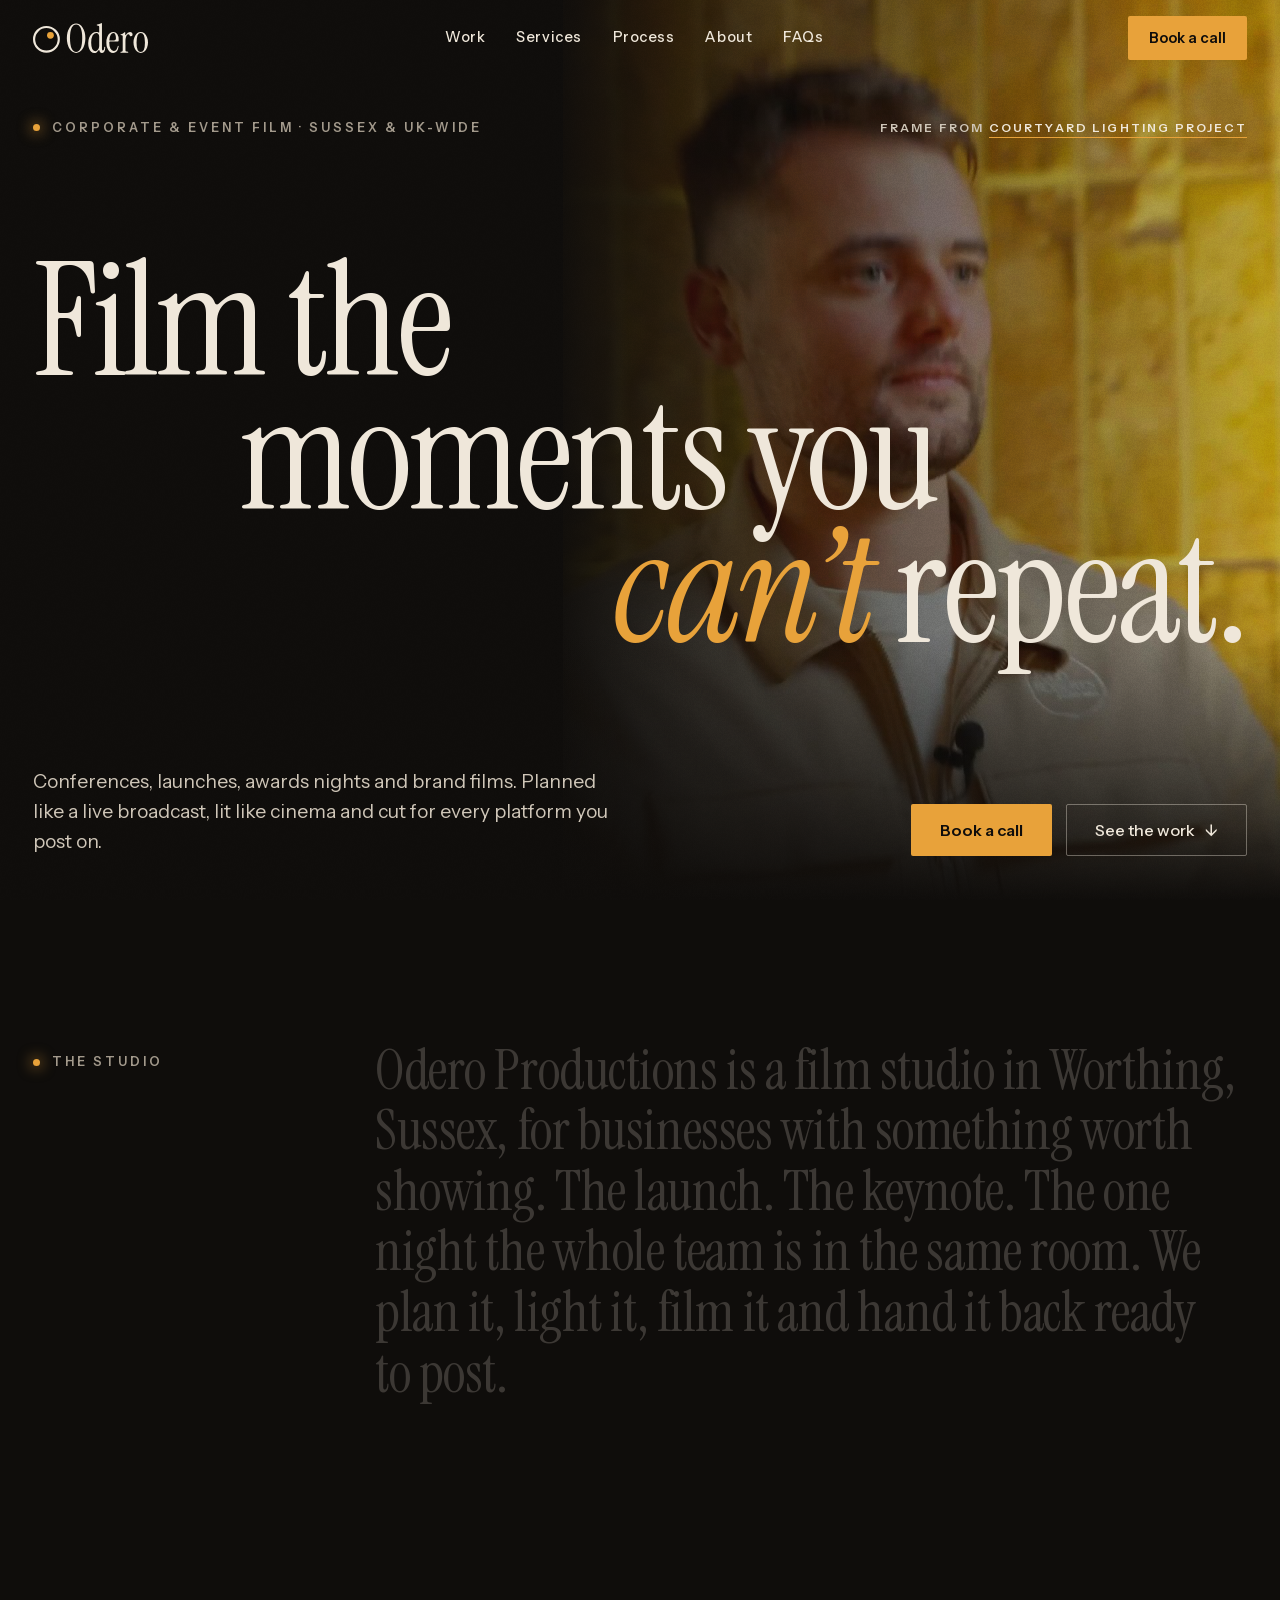
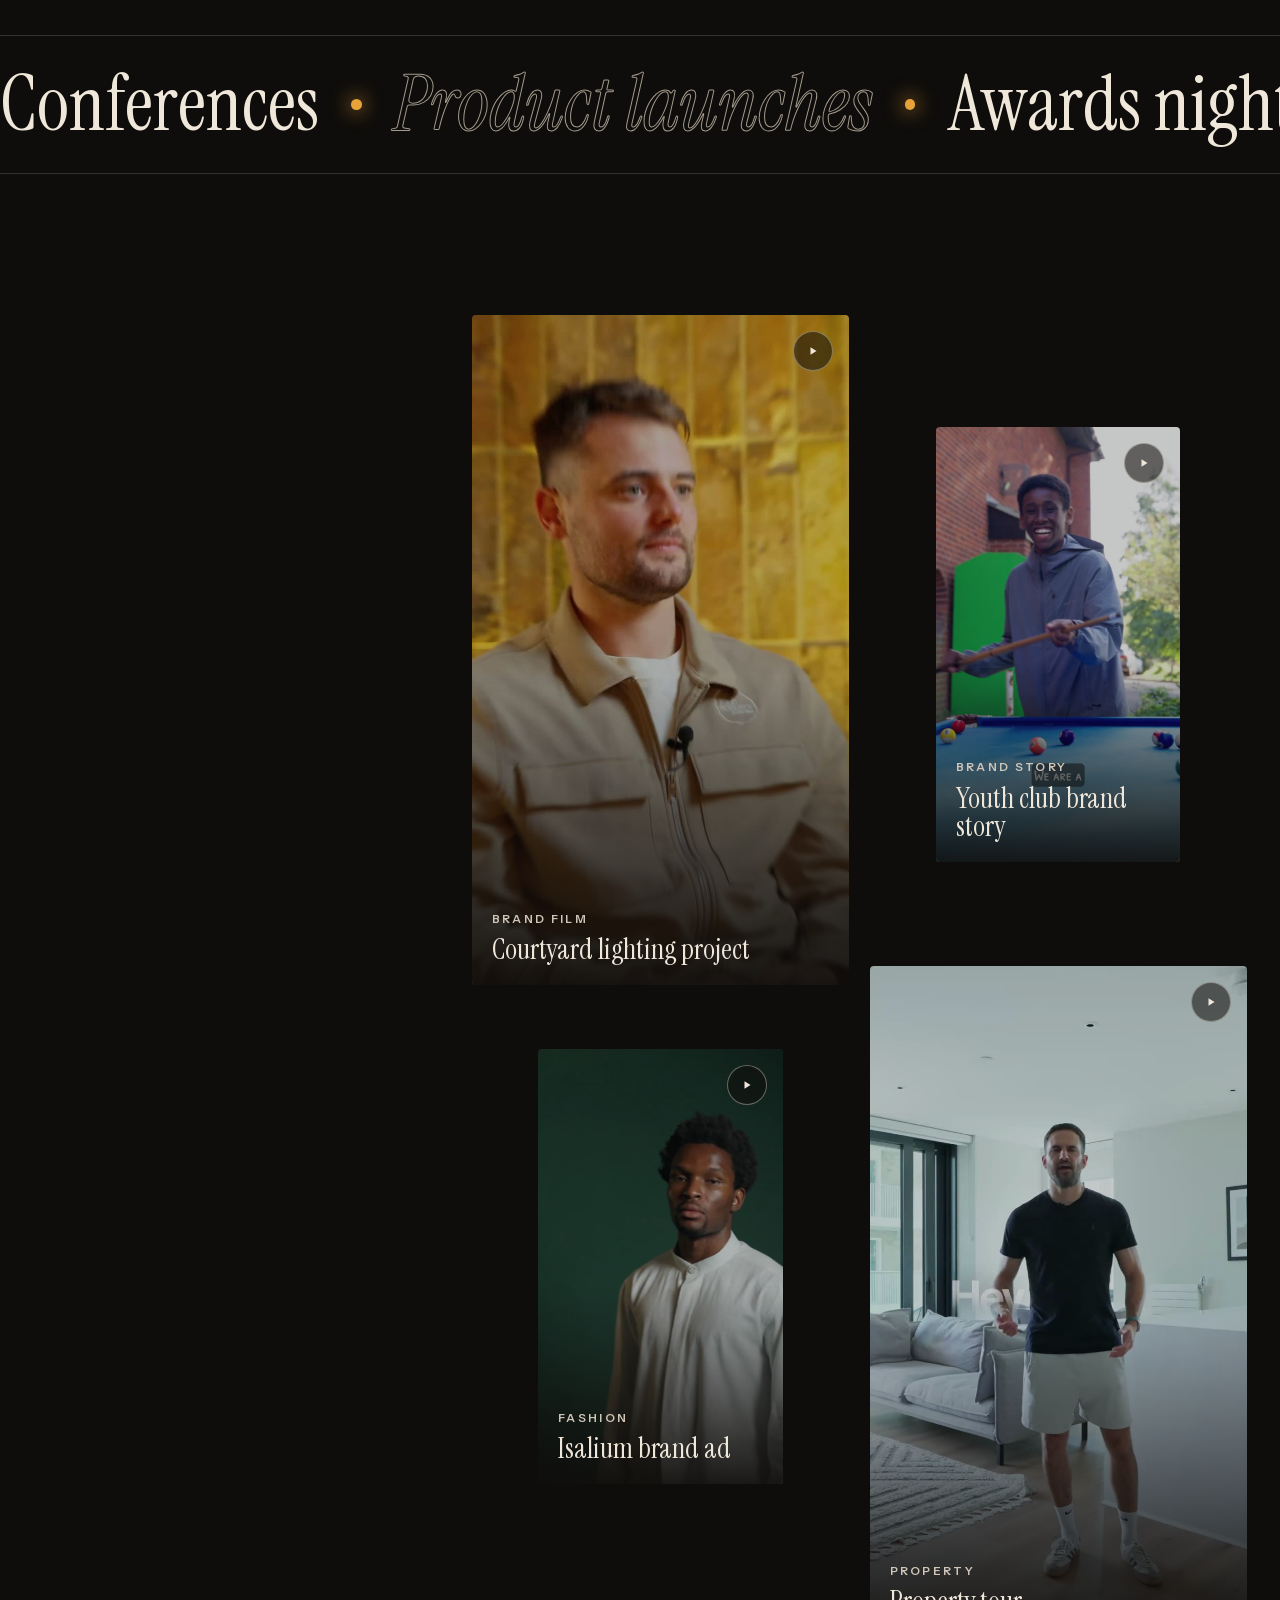
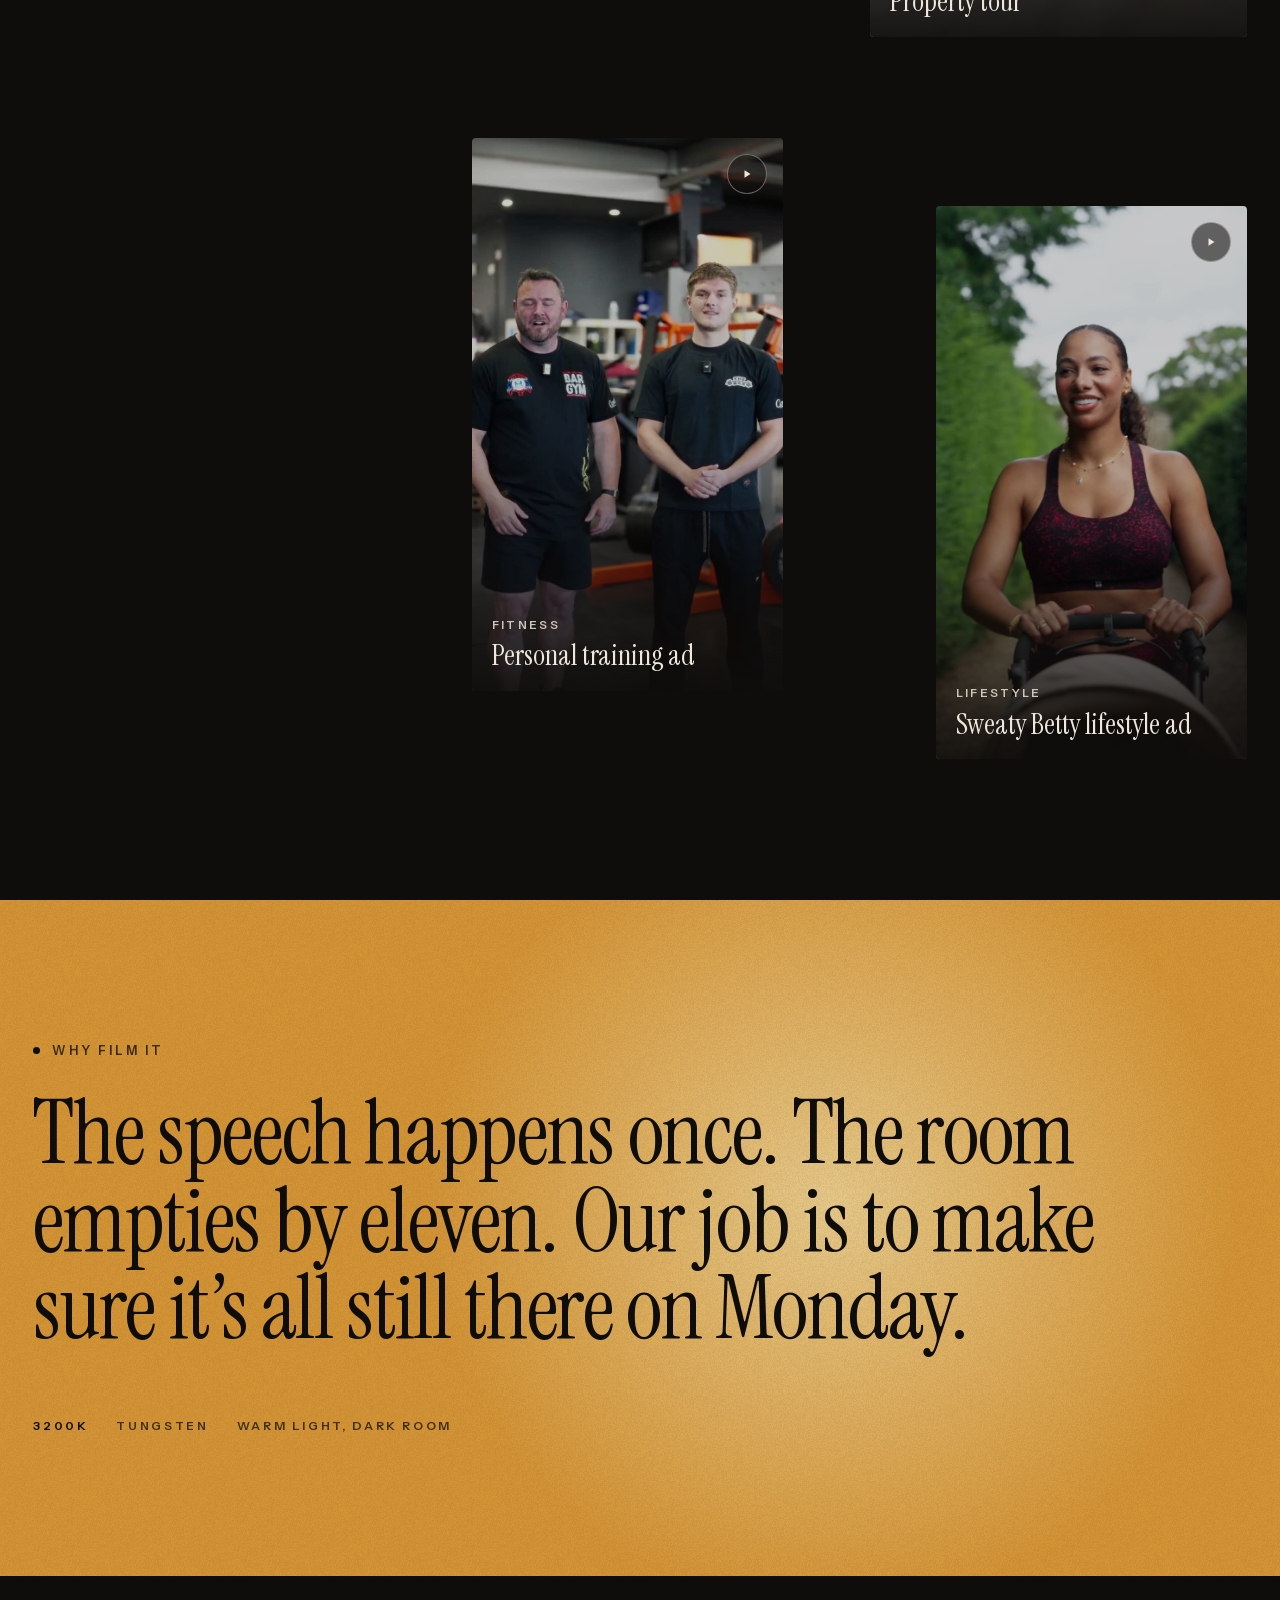
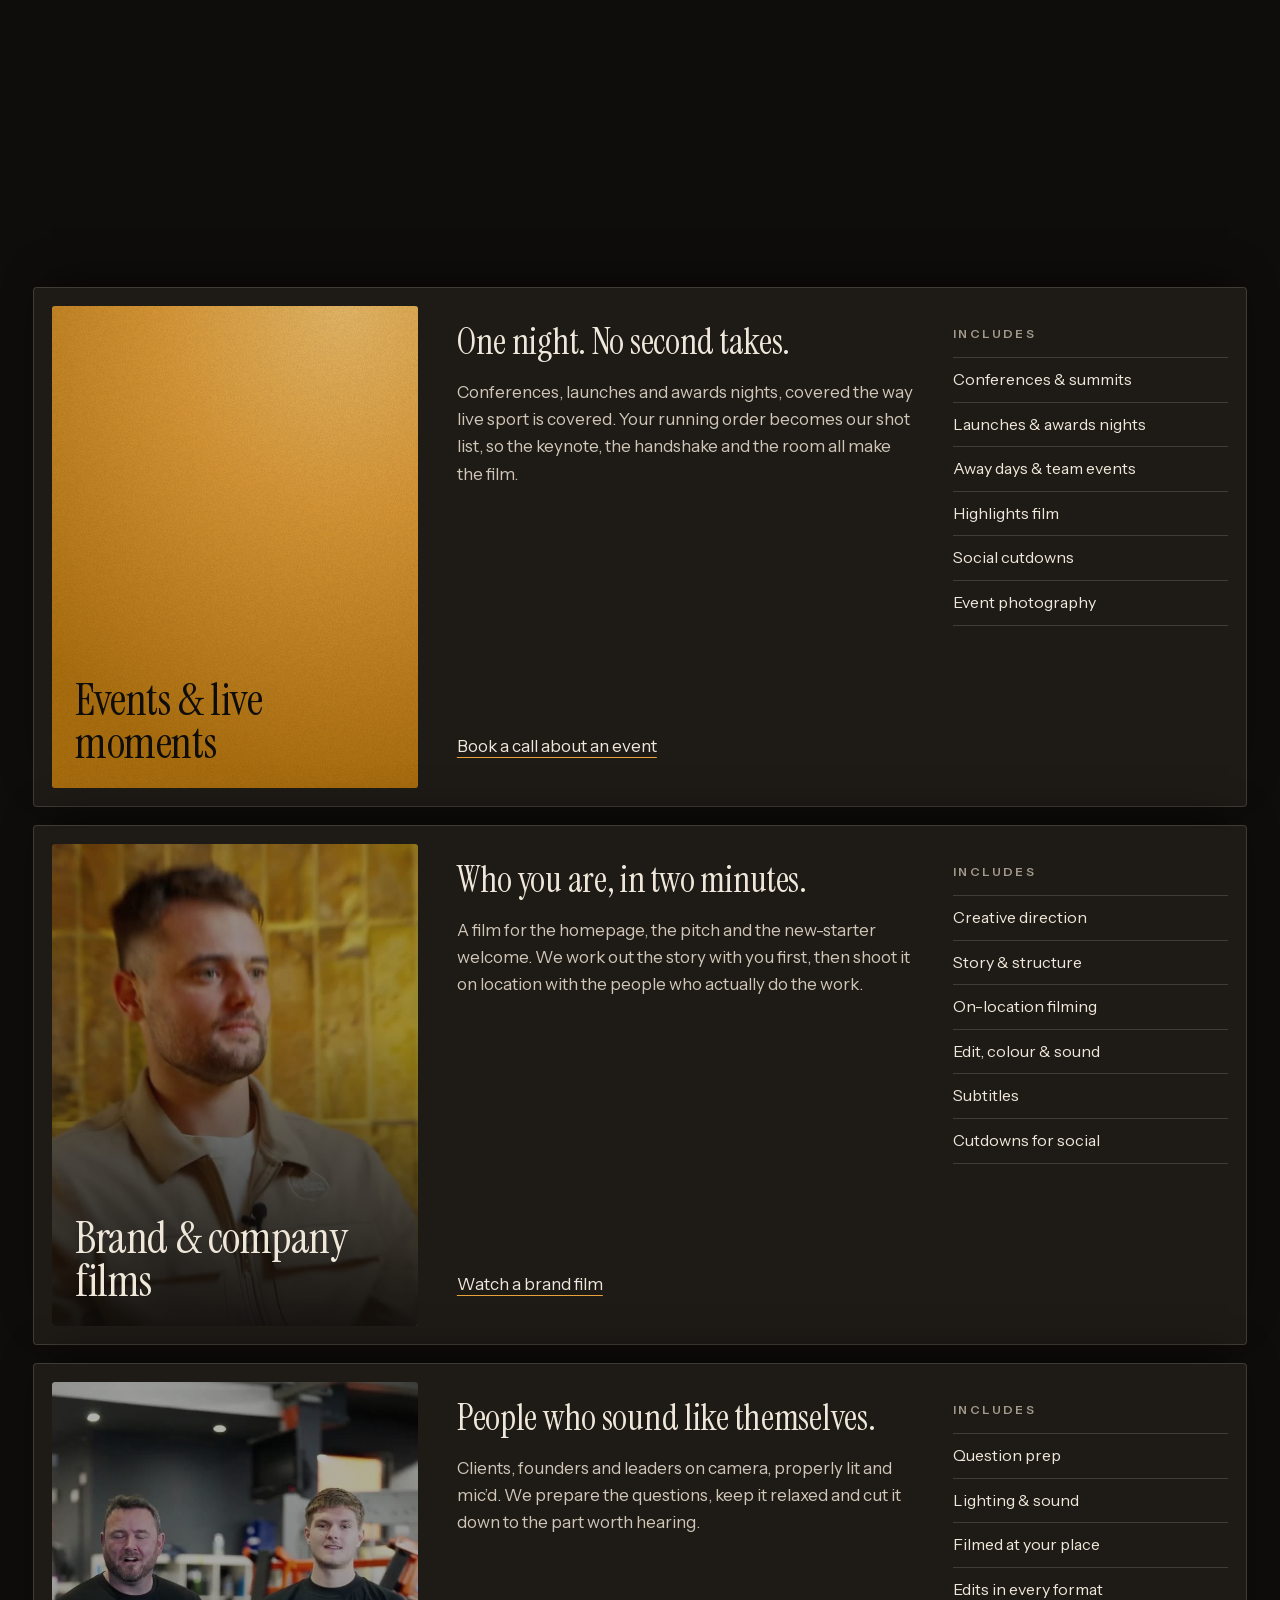
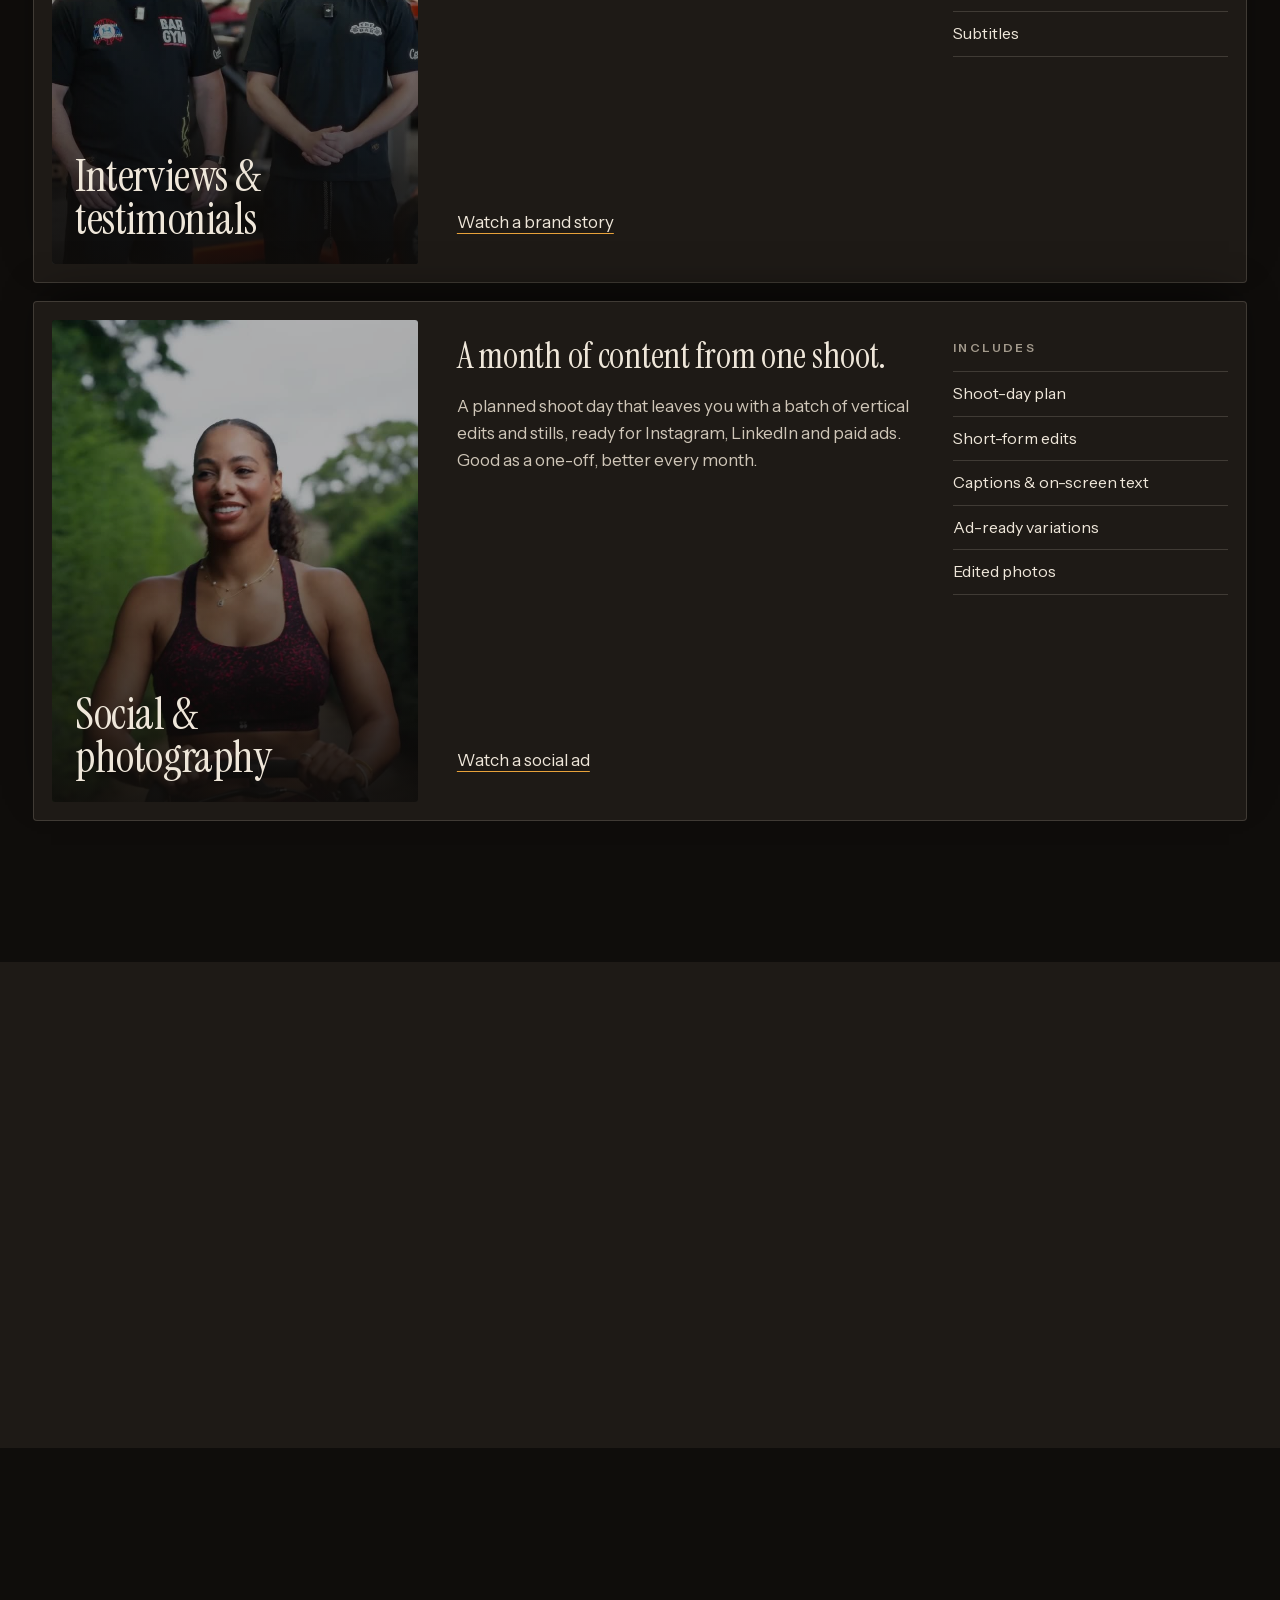
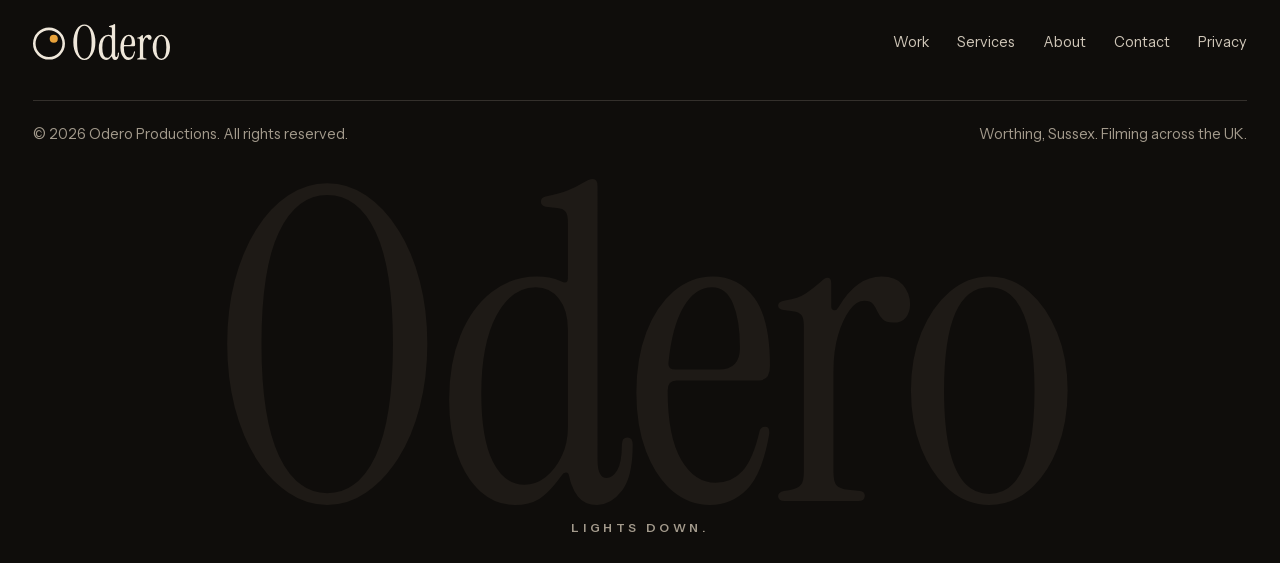
==== commit 912f56c1: "Homepage: edge-to-edge layout with giant staggered type Wider pages, a three-line staggered headline" ====
--- a/index.html
+++ b/index.html
@@ -44,9 +44,9 @@
 
   <link rel="preload" href="assets/fonts/instrument-serif-400-latin.woff2" as="font" type="font/woff2" crossorigin>
   <link rel="preload" href="assets/fonts/instrument-sans-var-latin.woff2" as="font" type="font/woff2" crossorigin>
-  <link rel="stylesheet" href="styles.css?v=20261118b">
+  <link rel="stylesheet" href="styles.css?v=20261118c">
   <!-- Loaded in <head> on purpose: it sets the starting state before first paint -->
-  <script src="script.js?v=20261118b"></script>
+  <script src="script.js?v=20261118c"></script>
 
   <script type="application/ld+json">
   {
@@ -107,28 +107,35 @@
       </div>
 
       <div class="container hero-content">
-        <p class="eyebrow">Corporate &amp; event film · Sussex &amp; UK-wide</p>
-        <h1 class="display">Films for the moments your business <em>can&rsquo;t</em> repeat.</h1>
-        <p class="lede">Conferences, launches, awards nights and brand films. Planned like a live broadcast, lit like cinema and cut for every platform you post on.</p>
-        <div class="hero-ctas">
-          <a class="btn btn-primary" href="https://calendly.com/info-7uvm/op" target="_blank" rel="noopener">Book a call</a>
-          <a class="btn btn-ghost" href="#work">See the work <span class="arrow" aria-hidden="true">&darr;</span></a>
-        </div>
-      </div>
-      <a class="hero-credit" href="work/courtyard-lighting/">Frame from <span>Courtyard lighting project</span></a>
+        <div class="hero-top">
+          <p class="eyebrow">Corporate &amp; event film · Sussex &amp; UK-wide</p>
+          <a class="hero-credit" href="work/courtyard-lighting/">Frame from <span>Courtyard lighting project</span></a>
+        </div>
+        <h1 class="mega"><span>Film the</span> <span>moments you</span> <span><em>can&rsquo;t</em> repeat.</span></h1>
+        <div class="hero-foot">
+          <p class="lede">Conferences, launches, awards nights and brand films. Planned like a live broadcast, lit like cinema and cut for every platform you post on.</p>
+          <div class="hero-ctas">
+            <a class="btn btn-primary" href="https://calendly.com/info-7uvm/op" target="_blank" rel="noopener">Book a call</a>
+            <a class="btn btn-ghost" href="#work">See the work <span class="arrow" aria-hidden="true">&darr;</span></a>
+          </div>
+        </div>
+      </div>
     </section>
 
     <!-- ================= INTRO =================
          The statement lights up word by word as it scrolls into view. -->
     <section class="section intro" aria-label="About Odero Productions">
-      <div class="container">
-        <p class="statement" data-light-up>Odero Productions is a film studio in Worthing, Sussex, for businesses with something worth showing. The launch. The keynote. The one night the whole team is in the same room. We plan it, light it, film it and hand it back ready to post.</p>
-        <dl class="meta-row reveal">
-          <div><dt>Based</dt><dd>Worthing, Sussex</dd></div>
-          <div><dt>Films</dt><dd>Across the UK</dd></div>
-          <div><dt>Delivers</dt><dd>16:9, 1:1 and 9:16</dd></div>
-          <div><dt>Founder</dt><dd>Christopher Odero</dd></div>
-        </dl>
+      <div class="container split">
+        <p class="eyebrow">The studio</p>
+        <div>
+          <p class="statement" data-light-up>Odero Productions is a film studio in Worthing, Sussex, for businesses with something worth showing. The launch. The keynote. The one night the whole team is in the same room. We plan it, light it, film it and hand it back ready to post.</p>
+          <dl class="meta-row reveal">
+            <div><dt>Based</dt><dd>Worthing, Sussex</dd></div>
+            <div><dt>Films</dt><dd>Across the UK</dd></div>
+            <div><dt>Delivers</dt><dd>16:9, 1:1 and 9:16</dd></div>
+            <div><dt>Founder</dt><dd>Christopher Odero</dd></div>
+          </dl>
+        </div>
       </div>
     </section>
 
@@ -143,57 +150,50 @@
 
     <!-- ================= SELECTED WORK =================
          Each tile links to its own page in work/<slug>/index.html.
-         To add a project: copy a tile here, copy a work/ folder, swap the
-         poster in assets/work/ (720 x 1280 JPG) and the video ID on the page. -->
+         The six tiles sit on a loose grid at different sizes (styles.css,
+         "Work: scattered grid"). To add a project: copy a tile here, copy a
+         work/ folder, swap the poster in assets/work/ (720 x 1280 JPG) and
+         the video ID on the page. -->
     <section class="section" id="work" aria-labelledby="work-heading">
-      <div class="container">
-        <div class="section-head reveal">
-          <div>
-            <p class="eyebrow">Selected work</p>
-            <h2 class="h2" id="work-heading">Recent films</h2>
-          </div>
-          <div class="rail-controls">
-            <button class="rail-btn" type="button" data-rail="prev" aria-label="Scroll work back">
-              <svg width="18" height="18" viewBox="0 0 24 24" fill="none" stroke="currentColor" stroke-width="1.6" aria-hidden="true"><path d="M19 12H5"/><path d="M11 6l-6 6 6 6"/></svg>
-            </button>
-            <button class="rail-btn" type="button" data-rail="next" aria-label="Scroll work forward">
-              <svg width="18" height="18" viewBox="0 0 24 24" fill="none" stroke="currentColor" stroke-width="1.6" aria-hidden="true"><path d="M5 12h14"/><path d="M13 6l6 6-6 6"/></svg>
-            </button>
-          </div>
-        </div>
-      </div>
-
-      <div class="rail rail-stagger reveal" id="work-rail" tabindex="0" role="region" aria-label="Selected work, scrolls sideways">
-        <a class="tile" href="work/courtyard-lighting/">
-          <img src="assets/work/courtyard-lighting.jpg" alt="Interview in front of a lit gold wall" width="720" height="1280" loading="lazy">
-          <span class="tile-play" aria-hidden="true"><svg width="12" height="12" viewBox="0 0 24 24" fill="currentColor"><path d="M7 4.5v15l12-7.5z"/></svg></span>
-          <span class="tile-body"><span class="tile-tag">Brand film</span><span class="tile-title">Courtyard lighting project</span></span>
-        </a>
-        <a class="tile" href="work/youth-club/">
-          <img src="assets/work/youth-club.jpg" alt="A young person playing pool at a youth club" width="720" height="1280" loading="lazy">
-          <span class="tile-play" aria-hidden="true"><svg width="12" height="12" viewBox="0 0 24 24" fill="currentColor"><path d="M7 4.5v15l12-7.5z"/></svg></span>
-          <span class="tile-body"><span class="tile-tag">Brand story</span><span class="tile-title">Youth club brand story</span></span>
-        </a>
-        <a class="tile" href="work/property-tour/">
-          <img src="assets/work/property-tour.jpg" alt="Presenter in a bright apartment living room" width="720" height="1280" loading="lazy">
-          <span class="tile-play" aria-hidden="true"><svg width="12" height="12" viewBox="0 0 24 24" fill="currentColor"><path d="M7 4.5v15l12-7.5z"/></svg></span>
-          <span class="tile-body"><span class="tile-tag">Property</span><span class="tile-title">Property tour</span></span>
-        </a>
-        <a class="tile" href="work/bar-gym/">
-          <img src="assets/work/bar-gym.jpg" alt="Two personal trainers standing in a gym" width="720" height="1280" loading="lazy">
-          <span class="tile-play" aria-hidden="true"><svg width="12" height="12" viewBox="0 0 24 24" fill="currentColor"><path d="M7 4.5v15l12-7.5z"/></svg></span>
-          <span class="tile-body"><span class="tile-tag">Fitness</span><span class="tile-title">Personal training ad</span></span>
-        </a>
-        <a class="tile" href="work/isalium/">
-          <img src="assets/work/isalium.jpg" alt="Model in a white shirt against a deep green backdrop" width="720" height="1280" loading="lazy">
-          <span class="tile-play" aria-hidden="true"><svg width="12" height="12" viewBox="0 0 24 24" fill="currentColor"><path d="M7 4.5v15l12-7.5z"/></svg></span>
-          <span class="tile-body"><span class="tile-tag">Fashion</span><span class="tile-title">Isalium brand ad</span></span>
-        </a>
-        <a class="tile" href="work/sweaty-betty/">
-          <img src="assets/work/sweaty-betty.jpg" alt="Woman in activewear walking through a park" width="720" height="1280" loading="lazy">
-          <span class="tile-play" aria-hidden="true"><svg width="12" height="12" viewBox="0 0 24 24" fill="currentColor"><path d="M7 4.5v15l12-7.5z"/></svg></span>
-          <span class="tile-body"><span class="tile-tag">Lifestyle</span><span class="tile-title">Sweaty Betty lifestyle ad</span></span>
-        </a>
+      <div class="container work-layout">
+        <div class="work-side reveal">
+          <p class="eyebrow">Selected work</p>
+          <h2 class="h2" id="work-heading">Recent films</h2>
+          <p class="lede">Six recent pieces for brands, founders and one youth club. Press any of them to watch.</p>
+          <a class="btn btn-ghost" href="https://calendly.com/info-7uvm/op" target="_blank" rel="noopener">Book a call <span class="arrow" aria-hidden="true">&rarr;</span></a>
+        </div>
+        <div class="work-scatter">
+          <a class="tile" href="work/courtyard-lighting/">
+            <img src="assets/work/courtyard-lighting.jpg" alt="Interview in front of a lit gold wall" width="720" height="1280" loading="lazy">
+            <span class="tile-play" aria-hidden="true"><svg width="12" height="12" viewBox="0 0 24 24" fill="currentColor"><path d="M7 4.5v15l12-7.5z"/></svg></span>
+            <span class="tile-body"><span class="tile-tag">Brand film</span><span class="tile-title">Courtyard lighting project</span></span>
+          </a>
+          <a class="tile" href="work/youth-club/">
+            <img src="assets/work/youth-club.jpg" alt="A young person playing pool at a youth club" width="720" height="1280" loading="lazy">
+            <span class="tile-play" aria-hidden="true"><svg width="12" height="12" viewBox="0 0 24 24" fill="currentColor"><path d="M7 4.5v15l12-7.5z"/></svg></span>
+            <span class="tile-body"><span class="tile-tag">Brand story</span><span class="tile-title">Youth club brand story</span></span>
+          </a>
+          <a class="tile" href="work/isalium/">
+            <img src="assets/work/isalium.jpg" alt="Model in a white shirt against a deep green backdrop" width="720" height="1280" loading="lazy">
+            <span class="tile-play" aria-hidden="true"><svg width="12" height="12" viewBox="0 0 24 24" fill="currentColor"><path d="M7 4.5v15l12-7.5z"/></svg></span>
+            <span class="tile-body"><span class="tile-tag">Fashion</span><span class="tile-title">Isalium brand ad</span></span>
+          </a>
+          <a class="tile" href="work/property-tour/">
+            <img src="assets/work/property-tour.jpg" alt="Presenter in a bright apartment living room" width="720" height="1280" loading="lazy">
+            <span class="tile-play" aria-hidden="true"><svg width="12" height="12" viewBox="0 0 24 24" fill="currentColor"><path d="M7 4.5v15l12-7.5z"/></svg></span>
+            <span class="tile-body"><span class="tile-tag">Property</span><span class="tile-title">Property tour</span></span>
+          </a>
+          <a class="tile" href="work/bar-gym/">
+            <img src="assets/work/bar-gym.jpg" alt="Two personal trainers standing in a gym" width="720" height="1280" loading="lazy">
+            <span class="tile-play" aria-hidden="true"><svg width="12" height="12" viewBox="0 0 24 24" fill="currentColor"><path d="M7 4.5v15l12-7.5z"/></svg></span>
+            <span class="tile-body"><span class="tile-tag">Fitness</span><span class="tile-title">Personal training ad</span></span>
+          </a>
+          <a class="tile" href="work/sweaty-betty/">
+            <img src="assets/work/sweaty-betty.jpg" alt="Woman in activewear walking through a park" width="720" height="1280" loading="lazy">
+            <span class="tile-play" aria-hidden="true"><svg width="12" height="12" viewBox="0 0 24 24" fill="currentColor"><path d="M7 4.5v15l12-7.5z"/></svg></span>
+            <span class="tile-body"><span class="tile-tag">Lifestyle</span><span class="tile-title">Sweaty Betty lifestyle ad</span></span>
+          </a>
+        </div>
       </div>
     </section>
 
@@ -206,9 +206,12 @@
       </div>
     </section>
 
-    <!-- ================= SERVICES (light section) =================
-         TODO (Christopher): confirm this list. Add, remove or reword freely. -->
-    <section class="section paper" id="services" aria-labelledby="services-heading">
+    <!-- ================= SERVICES (stacked cards) =================
+         Each card pins under the header and the next one slides over it.
+         TODO (Christopher): confirm the four groups and what each includes.
+         The first card has no photo yet: an event shot would go in its
+         .svc-visual, the same way as the other three. -->
+    <section class="section" id="services" aria-labelledby="services-heading">
       <div class="container">
         <div class="section-head reveal">
           <div>
@@ -218,32 +221,96 @@
           <p class="aside">One crew from first call to final delivery. Every shoot gets a plan, a shot list and one person to call.</p>
         </div>
 
-        <ul class="svc-list reveal">
-          <li class="svc">
-            <h3>Conferences &amp; summits</h3>
-            <p>Keynotes, panels and the conversations in the corridor, cut into a highlights film and clips for social.</p>
-          </li>
-          <li class="svc">
-            <h3>Launches &amp; awards nights</h3>
-            <p>Low light, big moments, no second takes. Your running order becomes our shot list, so nothing gets missed.</p>
-          </li>
-          <li class="svc">
-            <h3>Brand &amp; company films</h3>
-            <p>Who you are and why it matters, in two minutes your team will actually want to share.</p>
-          </li>
-          <li class="svc">
-            <h3>Interviews &amp; testimonials</h3>
-            <p>Clients and leaders on camera, properly lit and edited to sound like themselves on a good day.</p>
-          </li>
-          <li class="svc">
-            <h3>Short-form for social</h3>
-            <p>Vertical edits with captions and on-screen text, ready for Instagram, LinkedIn and paid ads.</p>
-          </li>
-          <li class="svc">
-            <h3>Photography</h3>
-            <p>Edited stills from the same shoot, for the website, the press release and the post the next morning.</p>
-          </li>
-        </ul>
+        <div class="svc-stack">
+          <article class="svc-card">
+            <div class="svc-visual svc-visual-glow">
+              <h3>Events &amp; live moments</h3>
+            </div>
+            <div class="svc-main">
+              <p class="svc-head">One night. No second takes.</p>
+              <p>Conferences, launches and awards nights, covered the way live sport is covered. Your running order becomes our shot list, so the keynote, the handshake and the room all make the film.</p>
+              <a class="text-link" href="https://calendly.com/info-7uvm/op" target="_blank" rel="noopener">Book a call about an event</a>
+            </div>
+            <div class="svc-incl">
+              <p>Includes</p>
+              <ul>
+                <li>Conferences &amp; summits</li>
+                <li>Launches &amp; awards nights</li>
+                <li>Away days &amp; team events</li>
+                <li>Highlights film</li>
+                <li>Social cutdowns</li>
+                <li>Event photography</li>
+              </ul>
+            </div>
+          </article>
+
+          <article class="svc-card">
+            <div class="svc-visual">
+              <img src="assets/work/courtyard-lighting.jpg" alt="" width="720" height="1280" loading="lazy">
+              <h3>Brand &amp; company films</h3>
+            </div>
+            <div class="svc-main">
+              <p class="svc-head">Who you are, in two minutes.</p>
+              <p>A film for the homepage, the pitch and the new-starter welcome. We work out the story with you first, then shoot it on location with the people who actually do the work.</p>
+              <a class="text-link" href="work/courtyard-lighting/">Watch a brand film</a>
+            </div>
+            <div class="svc-incl">
+              <p>Includes</p>
+              <ul>
+                <li>Creative direction</li>
+                <li>Story &amp; structure</li>
+                <li>On-location filming</li>
+                <li>Edit, colour &amp; sound</li>
+                <li>Subtitles</li>
+                <li>Cutdowns for social</li>
+              </ul>
+            </div>
+          </article>
+
+          <article class="svc-card">
+            <div class="svc-visual">
+              <img src="assets/work/bar-gym.jpg" alt="" width="720" height="1280" loading="lazy">
+              <h3>Interviews &amp; testimonials</h3>
+            </div>
+            <div class="svc-main">
+              <p class="svc-head">People who sound like themselves.</p>
+              <p>Clients, founders and leaders on camera, properly lit and mic&rsquo;d. We prepare the questions, keep it relaxed and cut it down to the part worth hearing.</p>
+              <a class="text-link" href="work/youth-club/">Watch a brand story</a>
+            </div>
+            <div class="svc-incl">
+              <p>Includes</p>
+              <ul>
+                <li>Question prep</li>
+                <li>Lighting &amp; sound</li>
+                <li>Filmed at your place</li>
+                <li>Edits in every format</li>
+                <li>Subtitles</li>
+              </ul>
+            </div>
+          </article>
+
+          <article class="svc-card">
+            <div class="svc-visual">
+              <img src="assets/work/sweaty-betty.jpg" alt="" width="720" height="1280" loading="lazy">
+              <h3>Social &amp; photography</h3>
+            </div>
+            <div class="svc-main">
+              <p class="svc-head">A month of content from one shoot.</p>
+              <p>A planned shoot day that leaves you with a batch of vertical edits and stills, ready for Instagram, LinkedIn and paid ads. Good as a one-off, better every month.</p>
+              <a class="text-link" href="work/sweaty-betty/">Watch a social ad</a>
+            </div>
+            <div class="svc-incl">
+              <p>Includes</p>
+              <ul>
+                <li>Shoot-day plan</li>
+                <li>Short-form edits</li>
+                <li>Captions &amp; on-screen text</li>
+                <li>Ad-ready variations</li>
+                <li>Edited photos</li>
+              </ul>
+            </div>
+          </article>
+        </div>
       </div>
     </section>
 
@@ -380,9 +447,11 @@
       <div class="container">
         <div class="spot reveal" data-spotlight>
           <p class="eyebrow">Now booking</p>
-          <h2 class="display" id="contact-heading">Got a date in the <em>diary?</em></h2>
-          <p class="lede">Tell us what you&rsquo;re planning. A short call is the quickest way to work out what it needs.</p>
-          <a class="btn btn-primary" href="https://calendly.com/info-7uvm/op" target="_blank" rel="noopener">Book a call <span class="arrow" aria-hidden="true">&rarr;</span></a>
+          <h2 class="mega" id="contact-heading"><span>Got a date</span> <span>in the</span> <span><em>diary?</em></span></h2>
+          <div class="hero-foot">
+            <p class="lede">Tell us what you&rsquo;re planning. A short call is the quickest way to work out what it needs.</p>
+            <a class="btn btn-primary" href="https://calendly.com/info-7uvm/op" target="_blank" rel="noopener">Book a call <span class="arrow" aria-hidden="true">&rarr;</span></a>
+          </div>
         </div>
         <div class="contact-row reveal">
           <a href="mailto:info@oderoproductions.com"><span>Email</span><span>info@oderoproductions.com</span></a>
--- a/styles.css
+++ b/styles.css
@@ -40,8 +40,8 @@
   --serif: "Instrument Serif", "Iowan Old Style", "Times New Roman", serif;
   --sans: "Instrument Sans", system-ui, -apple-system, "Segoe UI", sans-serif;
 
-  --max: 1240px;
-  --gutter: clamp(20px, 4.4vw, 56px);
+  --max: 1720px;
+  --gutter: clamp(18px, 2.6vw, 44px);
   --section: clamp(80px, 11vw, 148px);
   --ease: cubic-bezier(0.22, 0.61, 0.36, 1);
   color-scheme: dark;
@@ -590,6 +590,114 @@
 }
 .footer-signoff { text-align: center; padding: 22px 0 26px; font-size: 12px; font-weight: 600; letter-spacing: 0.3em; text-transform: uppercase; color: var(--dust); position: relative; margin-top: -1.2em; }
 
+/* ============================================================
+   Edge-to-edge layout: wide pages, giant staggered type,
+   scattered work and stacked service cards.
+   ============================================================ */
+
+/* ---------- Header: links sit in the middle ---------- */
+@media (min-width: 861px) {
+  .nav-links { flex: 1; }
+  .nav-links a:first-child { margin-left: auto; }
+  .nav-links .btn { margin-left: auto; }
+}
+
+/* ---------- Giant staggered headline ---------- */
+.mega {
+  font-family: var(--serif); font-weight: 400; letter-spacing: -0.022em;
+  font-size: clamp(58px, 12.4vw, 244px); line-height: 0.84;
+}
+.mega span { display: block; width: fit-content; }
+.mega span:nth-child(2) { margin-left: 17%; }
+.mega span:nth-child(3) { margin-left: auto; }
+.mega em { font-style: italic; color: var(--tungsten); }
+
+/* ---------- Hero ---------- */
+.hero { min-height: max(100svh, 640px); }
+.hero-media { width: 56%; }
+.hero::before {
+  background:
+    linear-gradient(0deg, var(--carbon) 0%, rgba(15, 13, 11, 0) 30%),
+    linear-gradient(90deg, var(--carbon) 43%, rgba(15, 13, 11, 0.62) 62%, rgba(15, 13, 11, 0.18) 100%);
+}
+.hero-content { justify-content: space-between; gap: 32px; padding-top: 112px; padding-bottom: clamp(28px, 3.4vw, 52px); }
+.hero-content > * { max-width: none; }
+.hero-top { display: flex; flex-wrap: wrap; align-items: center; justify-content: space-between; gap: 8px 24px; }
+.hero-credit { position: static; padding: 6px 0; }
+.hero-foot { display: flex; flex-wrap: wrap; align-items: flex-end; justify-content: space-between; gap: 24px 48px; }
+.hero-foot .lede { max-width: 30em; }
+.hero-ctas { margin-top: 0; }
+@media (max-width: 860px) {
+  .hero-media { width: 100%; }
+  .hero::before { background: linear-gradient(0deg, var(--carbon) 22%, rgba(15, 13, 11, 0.7) 55%, rgba(15, 13, 11, 0.34) 100%); }
+  .hero-content { padding-top: 104px; }
+  .hero-top { margin-bottom: auto; }
+}
+
+/* ---------- Label left, content right ---------- */
+.split { display: grid; grid-template-columns: minmax(0, 3fr) minmax(0, 9fr); gap: 24px clamp(24px, 4vw, 64px); align-items: start; }
+.split > .eyebrow { padding-top: 0.9em; }
+.statement { max-width: 19em; }
+@media (max-width: 860px) { .split { grid-template-columns: minmax(0, 1fr); } .split > .eyebrow { padding-top: 0; } }
+
+/* ---------- Work: scattered grid ----------
+   Text stays pinned on the left while the films scroll past at
+   different sizes on the right. */
+.work-layout { display: grid; grid-template-columns: minmax(0, 4fr) minmax(0, 8fr); gap: clamp(28px, 4vw, 64px); align-items: start; }
+.work-side { position: sticky; top: 116px; display: flex; flex-direction: column; align-items: flex-start; gap: 22px; }
+.work-side .lede { max-width: 22em; }
+.work-scatter { display: grid; grid-template-columns: repeat(12, minmax(0, 1fr)); column-gap: clamp(12px, 1.6vw, 24px); row-gap: clamp(28px, 5vw, 84px); align-items: start; }
+.work-scatter .tile { width: auto; }
+.work-scatter .tile:nth-child(1) { grid-column: 1 / span 6; }
+.work-scatter .tile:nth-child(2) { grid-column: 8 / span 4; margin-top: 46%; }
+.work-scatter .tile:nth-child(3) { grid-column: 2 / span 4; }
+.work-scatter .tile:nth-child(4) { grid-column: 7 / span 6; margin-top: -22%; }
+.work-scatter .tile:nth-child(5) { grid-column: 1 / span 5; margin-top: 12%; }
+.work-scatter .tile:nth-child(6) { grid-column: 8 / span 5; margin-top: 34%; }
+@media (max-width: 860px) {
+  .work-layout { grid-template-columns: minmax(0, 1fr); }
+  .work-side { position: static; }
+  .work-scatter { row-gap: 14px; }
+  .work-scatter .tile:nth-child(n) { grid-column: span 6; margin-top: 0; }
+  .work-scatter .tile:nth-child(even) { margin-top: 44px; }
+  .work-scatter .tile-title { font-size: 21px; }
+  .work-scatter .tile-body { padding: 14px; }
+}
+
+/* ---------- Services: stacked cards ---------- */
+.svc-stack { display: flex; flex-direction: column; gap: 18px; }
+.svc-card {
+  position: sticky; top: 92px;
+  display: grid; grid-template-columns: minmax(0, 4fr) minmax(0, 5fr) minmax(0, 3fr); gap: clamp(20px, 3vw, 56px);
+  padding: clamp(14px, 1.4vw, 22px); min-height: min(62vh, 520px);
+  background: var(--umber); border: 1px solid var(--line); border-radius: 4px;
+  box-shadow: 0 -18px 40px -18px rgba(0, 0, 0, 0.7);
+}
+.svc-visual { position: relative; isolation: isolate; overflow: hidden; border-radius: 3px; min-height: 240px; display: flex; align-items: flex-end; padding: clamp(16px, 1.8vw, 26px); background: var(--carbon); }
+.svc-visual img { position: absolute; inset: 0; z-index: -2; width: 100%; height: 100%; object-fit: cover; object-position: 50% 24%; filter: brightness(0.7) saturate(0.9); }
+.svc-visual::after { content: ""; position: absolute; inset: 0; z-index: -1; background: linear-gradient(0deg, rgba(15, 13, 11, 0.9), rgba(15, 13, 11, 0) 62%); }
+.svc-visual h3 { font: 400 clamp(32px, 3.5vw, 56px)/0.96 var(--serif); letter-spacing: -0.01em; max-width: 8em; }
+.svc-visual-glow { background: radial-gradient(120% 100% at 80% 0%, #F6C56E 0%, var(--tungsten) 42%, #B9770F 100%); color: var(--carbon); }
+.svc-visual-glow::after { background: url("assets/grain.png"); background-size: 200px; mix-blend-mode: multiply; opacity: 0.22; }
+.svc-main { display: flex; flex-direction: column; align-items: flex-start; gap: 18px; padding-block: clamp(8px, 1.4vw, 22px); }
+.svc-main .svc-head { font: 400 clamp(28px, 2.8vw, 44px)/1.04 var(--serif); letter-spacing: -0.008em; }
+.svc-main p:not(.svc-head) { color: var(--linen); max-width: 32em; }
+.svc-main .text-link { margin-top: auto; padding: 10px 0; }
+.svc-incl { padding-block: clamp(8px, 1.4vw, 22px); }
+.svc-incl p { font-size: 12px; font-weight: 600; letter-spacing: 0.2em; text-transform: uppercase; color: var(--dust); margin-bottom: 14px; }
+.svc-incl li { padding: 9px 0; border-top: 1px solid var(--line); font-size: 16px; color: var(--bone); }
+.svc-incl li:last-child { border-bottom: 1px solid var(--line); }
+@media (max-width: 980px) {
+  .svc-card { position: static; grid-template-columns: minmax(0, 1fr); min-height: 0; box-shadow: none; }
+  .svc-main, .svc-incl { padding-inline: 6px; }
+  .svc-main .text-link { margin-top: 0; }
+}
+
+/* ---------- Contact panel with the giant headline ---------- */
+.spot { align-items: stretch; text-align: left; gap: clamp(28px, 4vw, 56px); padding: clamp(28px, 4vw, 64px); }
+.spot .mega { font-size: clamp(54px, 11vw, 216px); }
+.spot .hero-foot { align-items: center; }
+
 /* ---------- Scroll reveal ----------
    Only ever hides things when script.js has added .js, so nothing is
    stranded without JavaScript or with reduced motion on. */
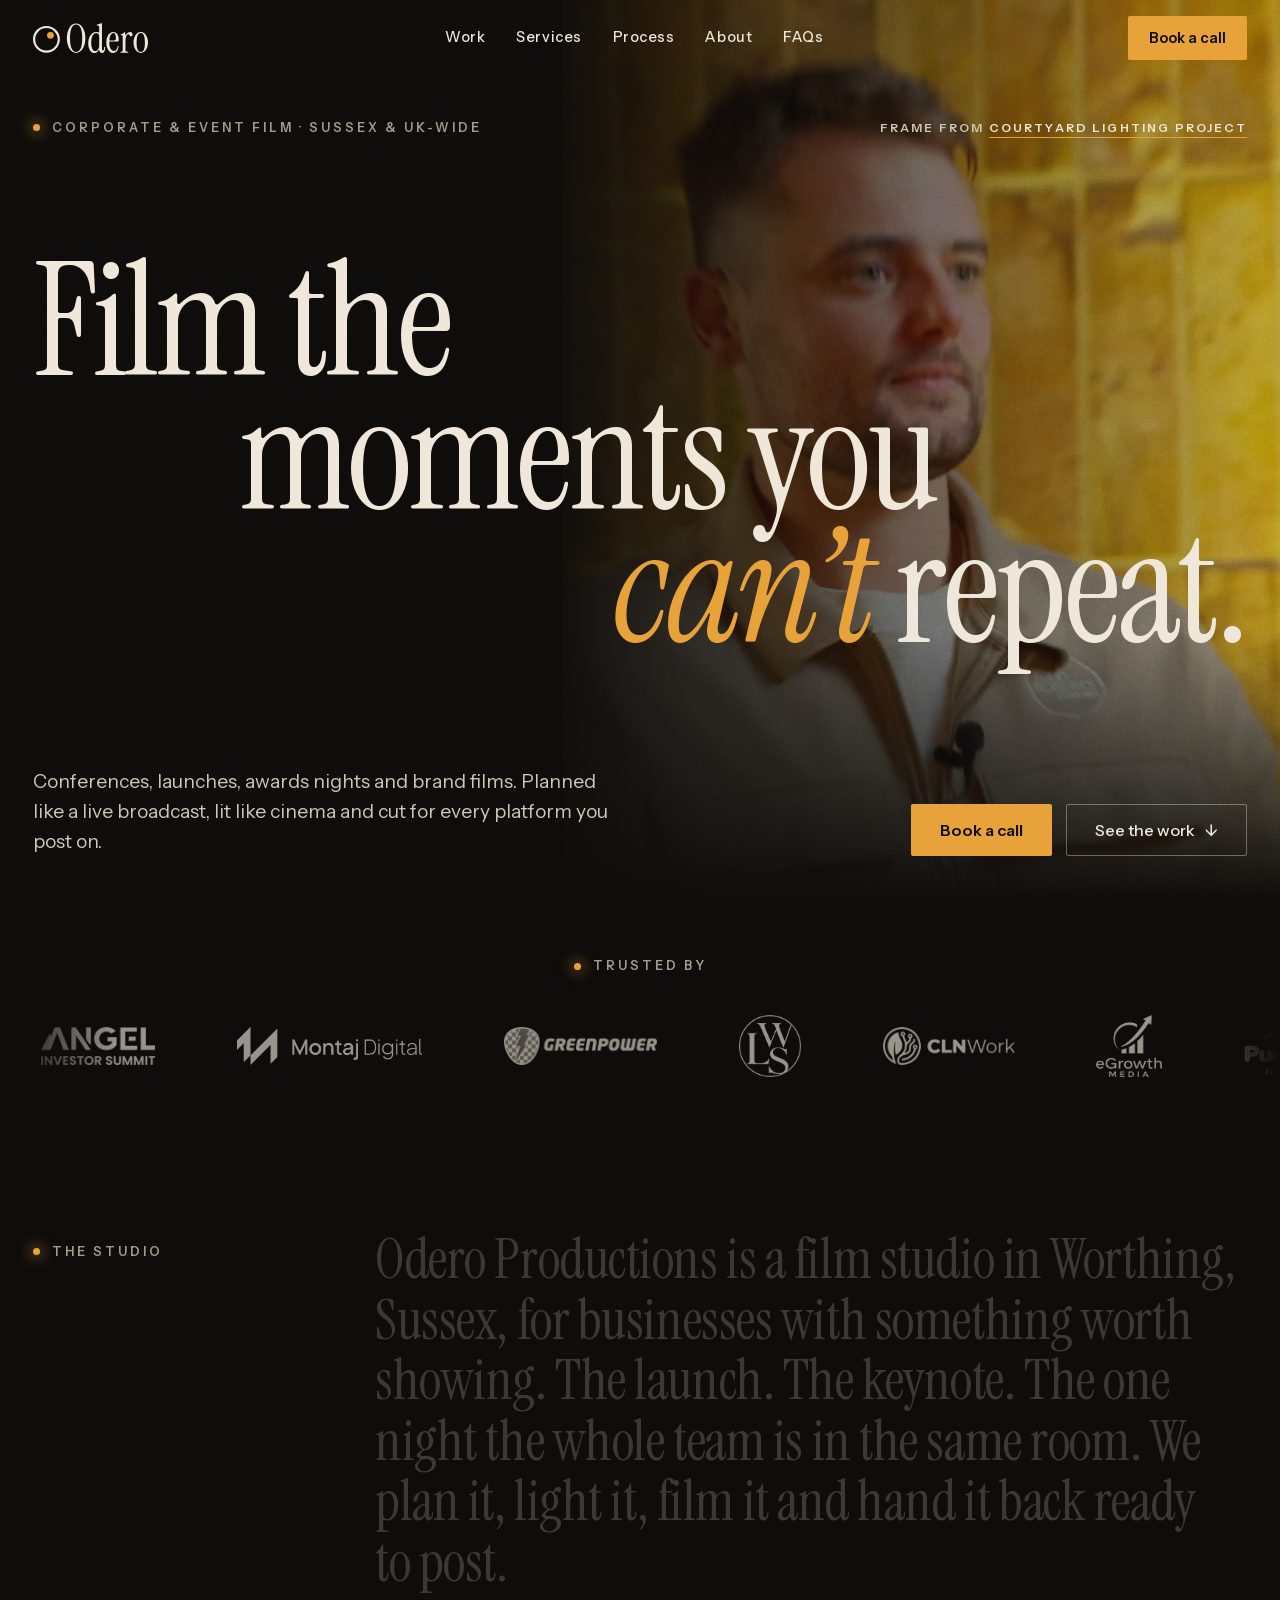
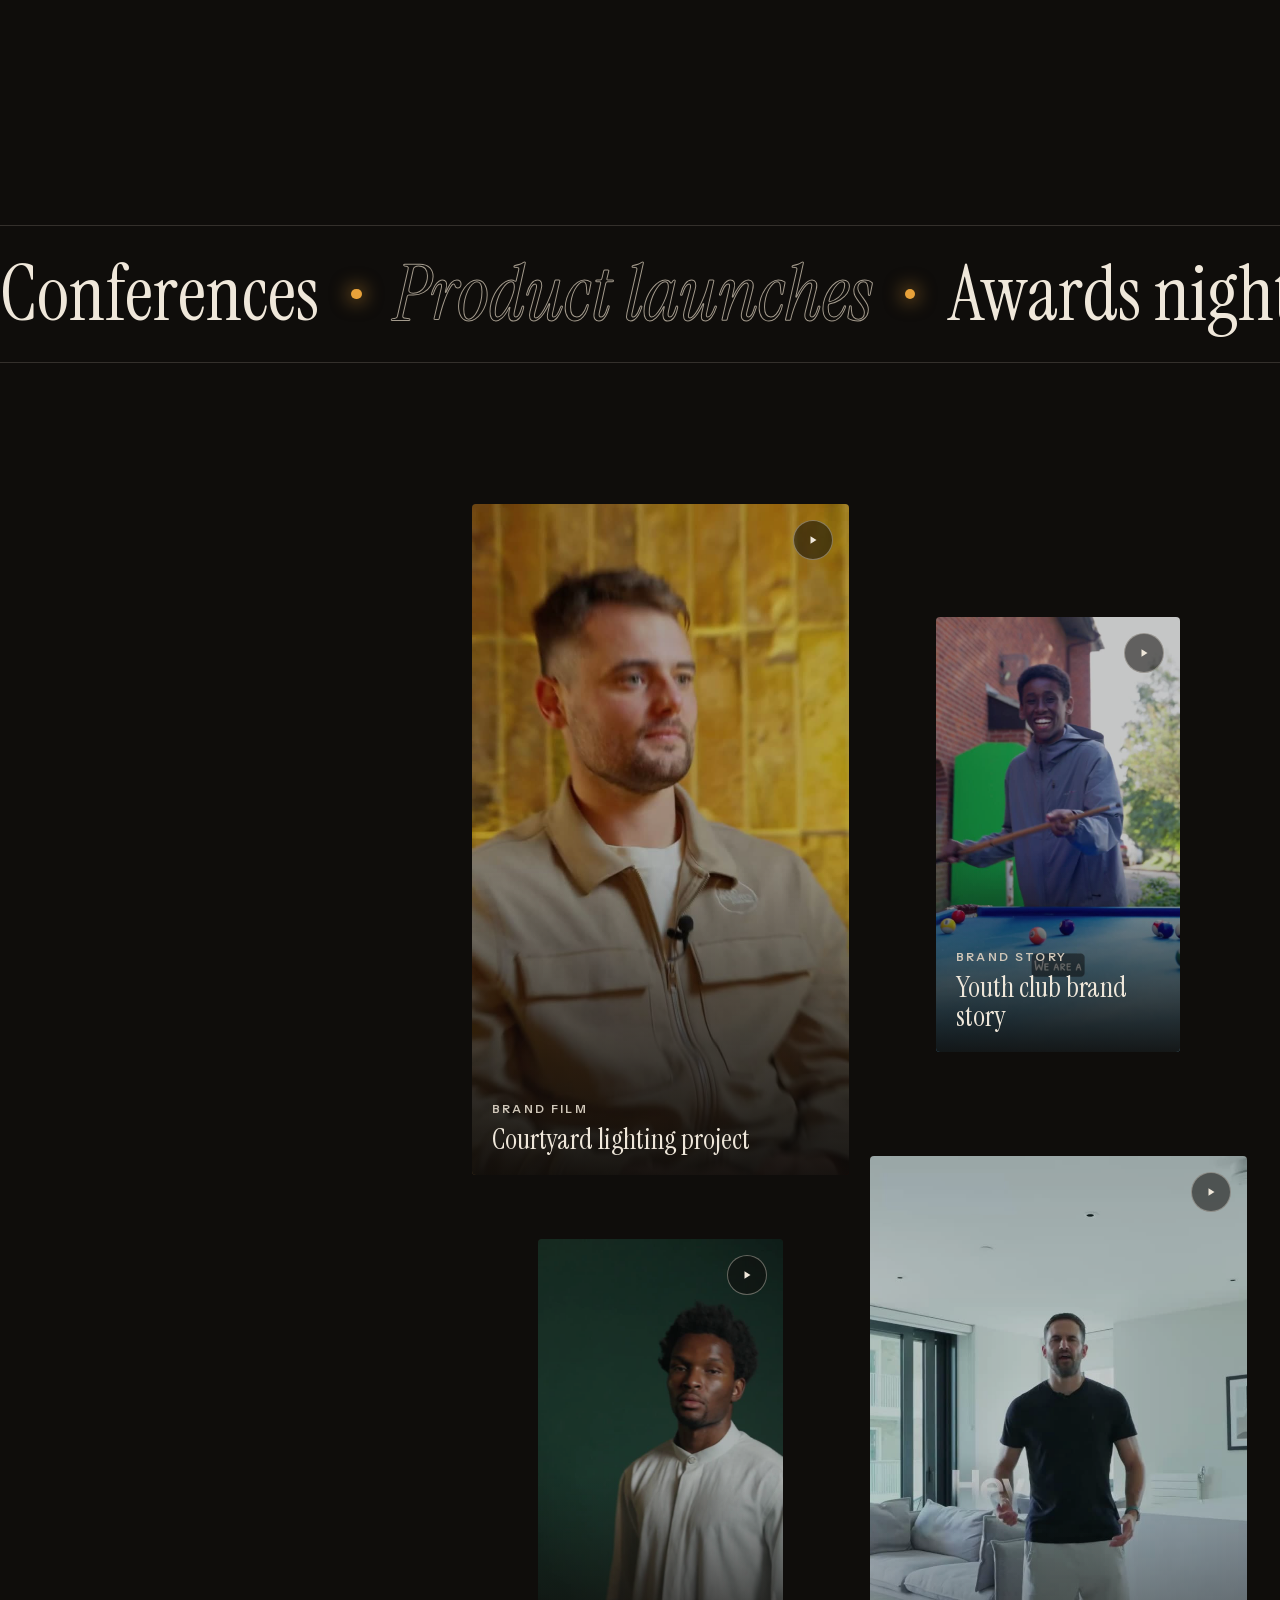
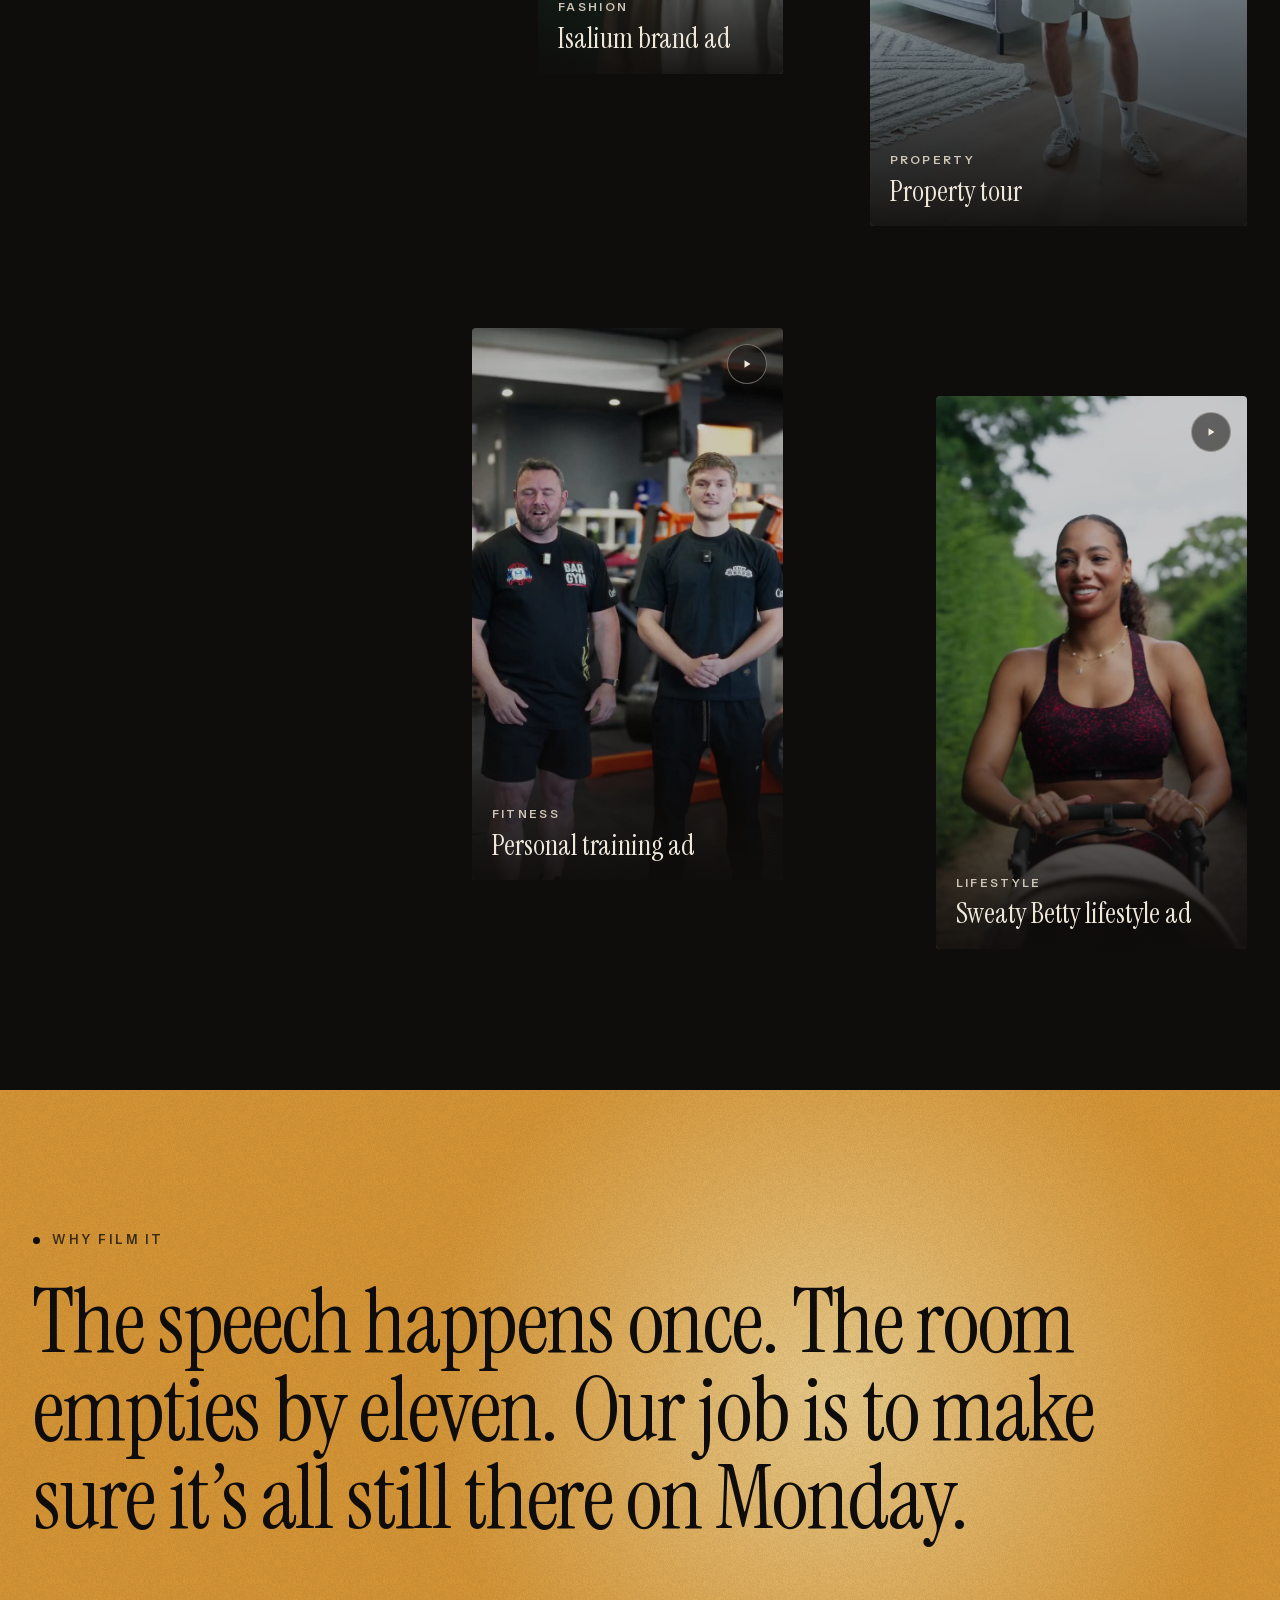
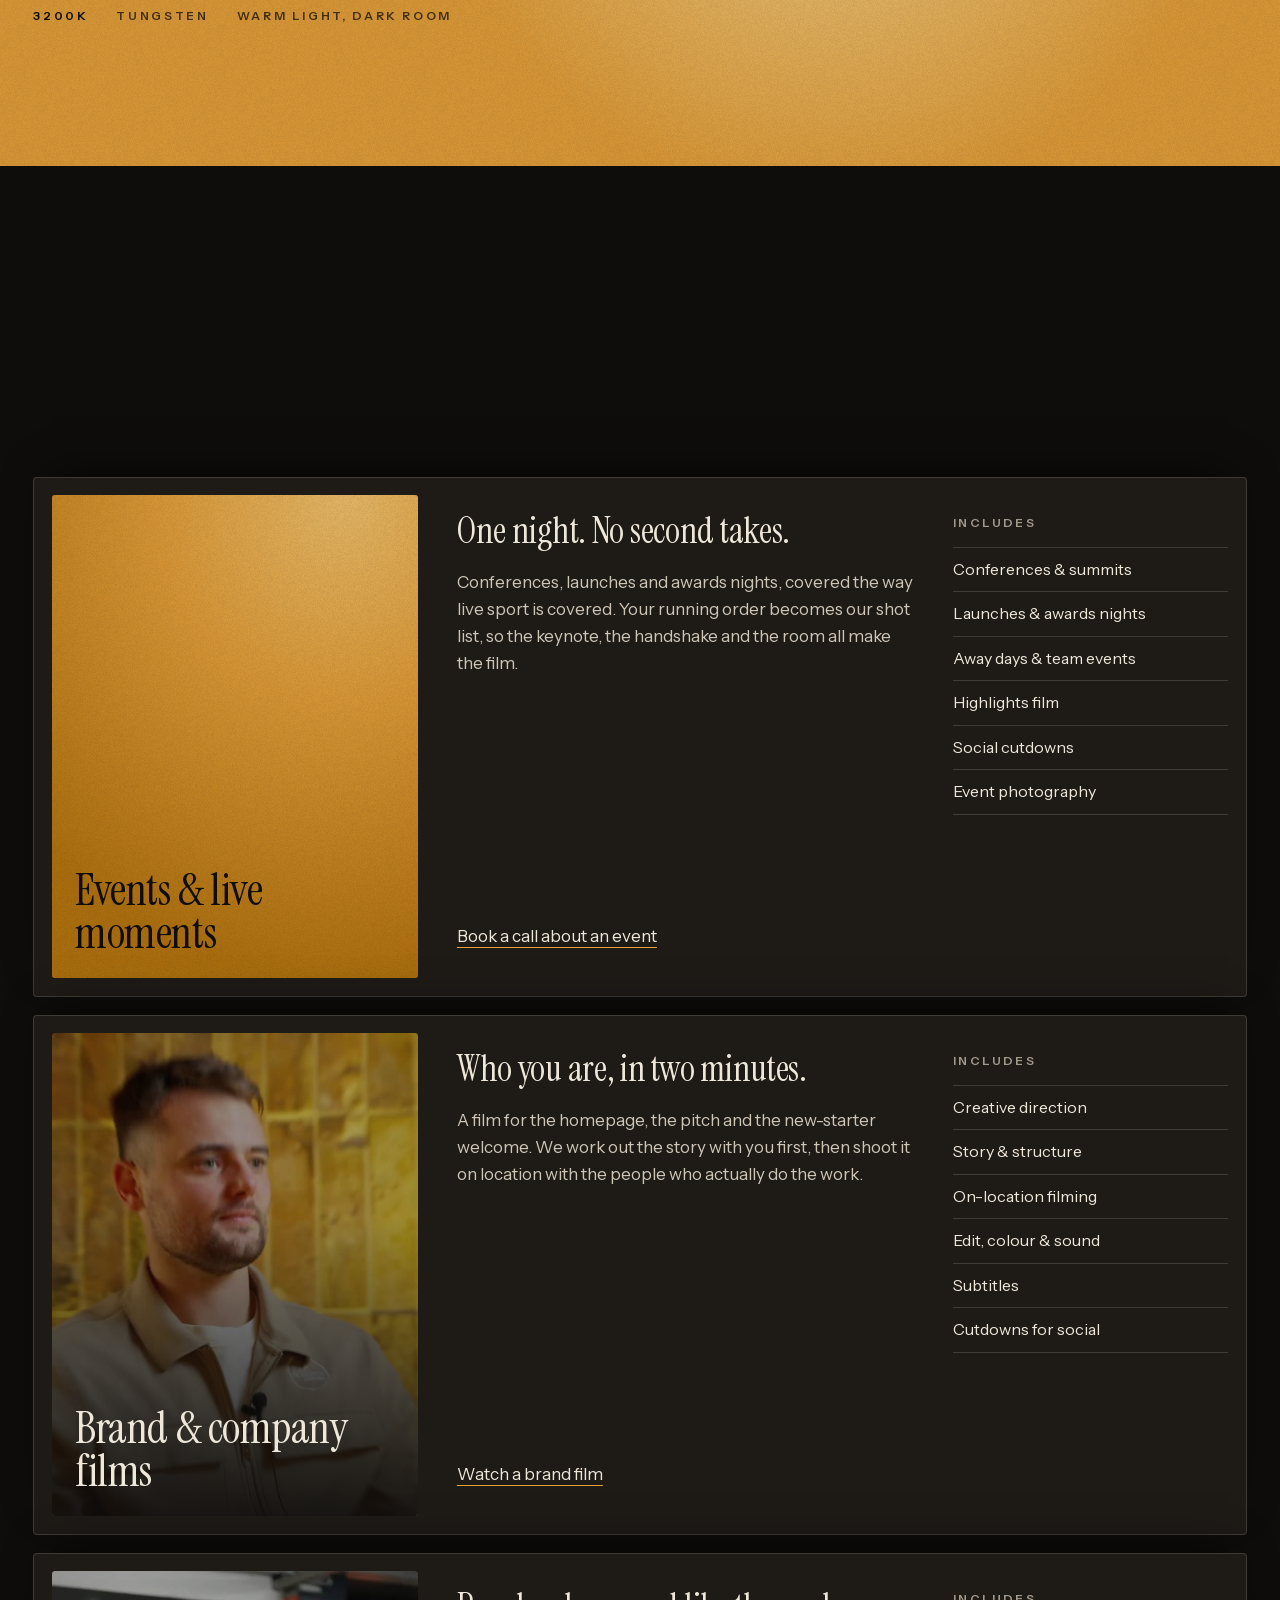
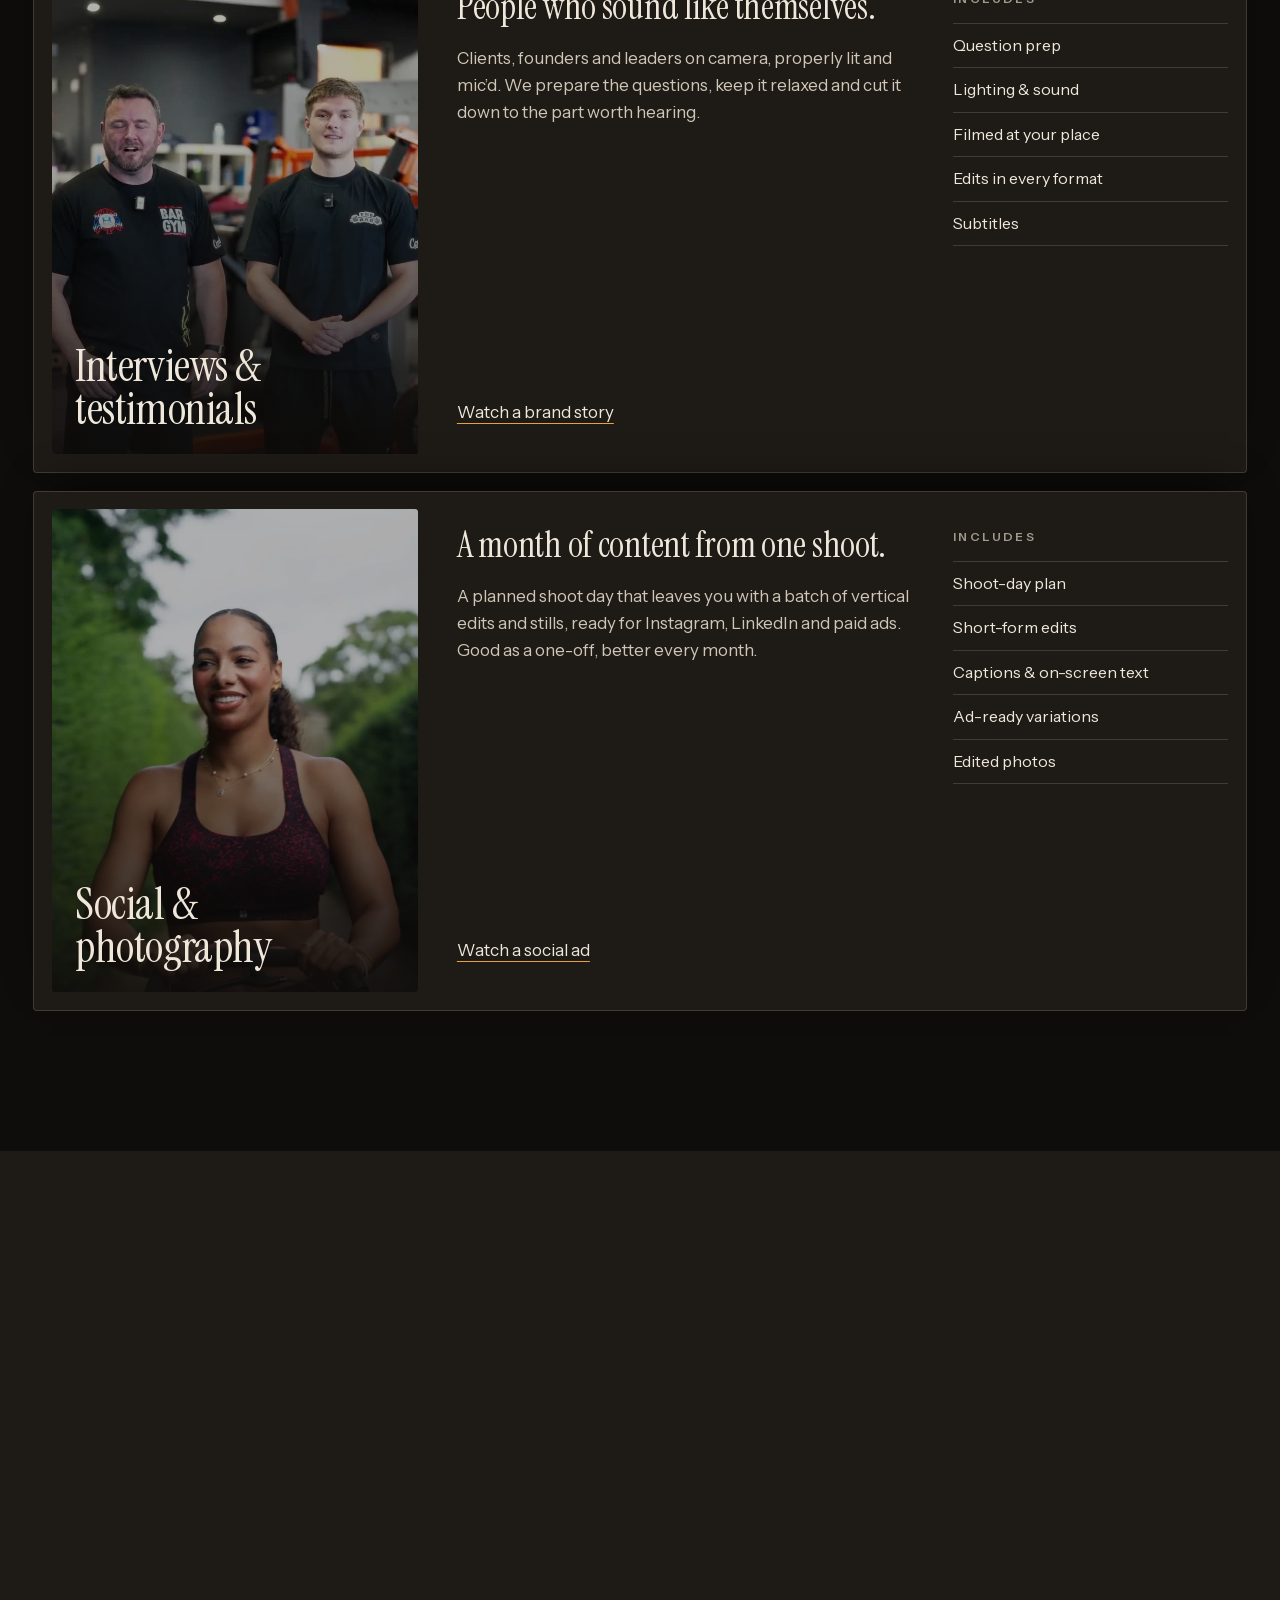
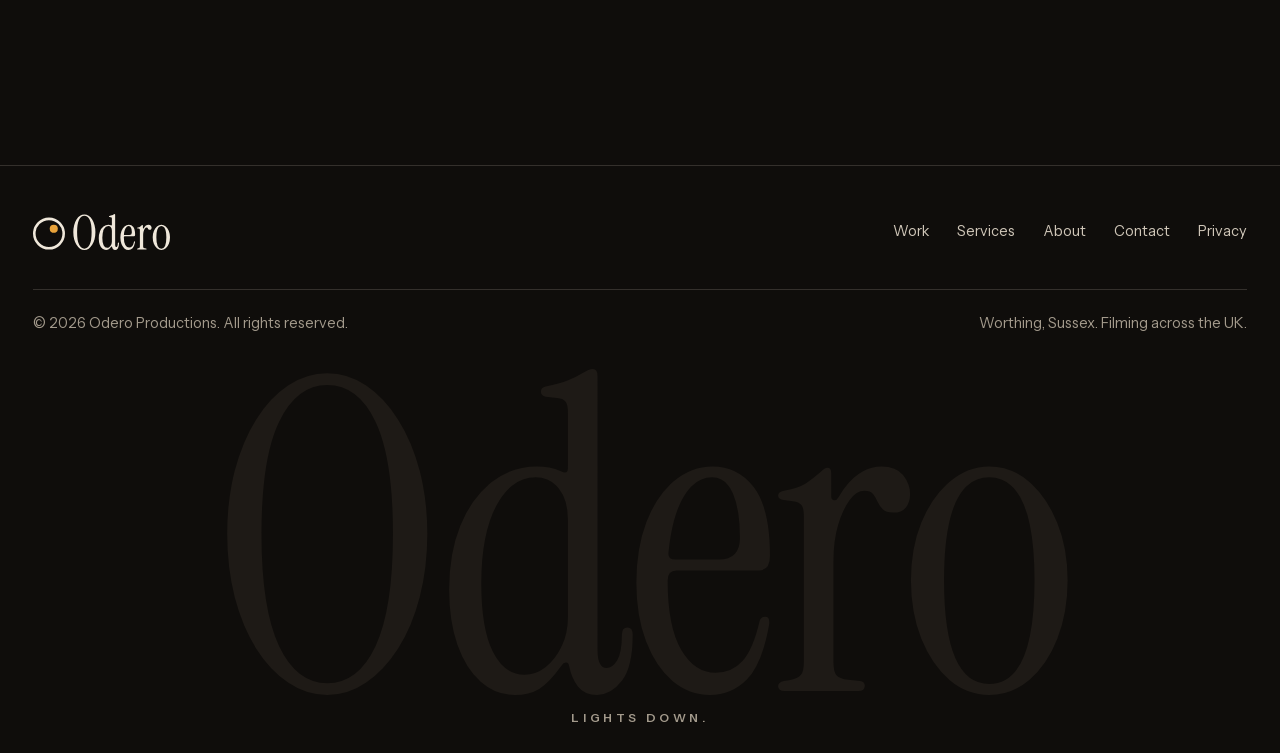
==== commit aa2cedce: "Homepage: Trusted by strip with eight client logos Logos are converted to one flat colour on a trans" ====
--- a/index.html
+++ b/index.html
@@ -44,9 +44,9 @@
 
   <link rel="preload" href="assets/fonts/instrument-serif-400-latin.woff2" as="font" type="font/woff2" crossorigin>
   <link rel="preload" href="assets/fonts/instrument-sans-var-latin.woff2" as="font" type="font/woff2" crossorigin>
-  <link rel="stylesheet" href="styles.css?v=20261118c">
+  <link rel="stylesheet" href="styles.css?v=20261118d">
   <!-- Loaded in <head> on purpose: it sets the starting state before first paint -->
-  <script src="script.js?v=20261118c"></script>
+  <script src="script.js?v=20261118d"></script>
 
   <script type="application/ld+json">
   {
@@ -119,6 +119,37 @@
             <a class="btn btn-ghost" href="#work">See the work <span class="arrow" aria-hidden="true">&darr;</span></a>
           </div>
         </div>
+      </div>
+    </section>
+
+    <!-- ================= TRUSTED BY =================
+         Client logos, all turned into one flat colour so they read as a set.
+         The second copy of the list is there so the loop has no seam.
+         To add one: save a single-colour PNG (about 168px tall, transparent
+         background) in assets/clients/ and add an <li> to BOTH copies.
+         TODO: Double Media's site only has a small icon, so their name is set
+         in text beside it. Swap in their full logo when there is one. -->
+    <section class="clients" aria-labelledby="clients-heading">
+      <p class="eyebrow" id="clients-heading">Trusted by</p>
+      <div class="clients-window">
+        <ul class="clients-track">
+          <li class="client"><img src="assets/clients/angel-investor-summit.png" alt="Angel Investor Summit" width="504" height="168" loading="lazy"></li>
+          <li class="client"><img src="assets/clients/montaj-digital.png" alt="Montaj Digital" width="620" height="127" loading="lazy"></li>
+          <li class="client"><img src="assets/clients/greenpower.png" alt="Greenpower" width="620" height="154" loading="lazy"></li>
+          <li class="client client-tall"><img src="assets/clients/lanes-watch-shop.png" alt="Lanes Watch Shop" width="167" height="168" loading="lazy"></li>
+          <li class="client"><img src="assets/clients/cln-work.png" alt="CLN Work" width="583" height="168" loading="lazy"></li>
+          <li class="client client-tall"><img src="assets/clients/egrowth-media.png" alt="eGrowth Media" width="178" height="168" loading="lazy"></li>
+          <li class="client client-tall"><img src="assets/clients/pumpkin-patch-nursery.png" alt="Pumpkin Patch Nursery" width="429" height="168" loading="lazy"></li>
+          <li class="client client-named"><img src="assets/clients/double-media.png" alt="" width="196" height="168" loading="lazy"><span>Double Media</span></li>
+          <li class="client" aria-hidden="true"><img src="assets/clients/angel-investor-summit.png" alt="" width="504" height="168" loading="lazy"></li>
+          <li class="client" aria-hidden="true"><img src="assets/clients/montaj-digital.png" alt="" width="620" height="127" loading="lazy"></li>
+          <li class="client" aria-hidden="true"><img src="assets/clients/greenpower.png" alt="" width="620" height="154" loading="lazy"></li>
+          <li class="client client-tall" aria-hidden="true"><img src="assets/clients/lanes-watch-shop.png" alt="" width="167" height="168" loading="lazy"></li>
+          <li class="client" aria-hidden="true"><img src="assets/clients/cln-work.png" alt="" width="583" height="168" loading="lazy"></li>
+          <li class="client client-tall" aria-hidden="true"><img src="assets/clients/egrowth-media.png" alt="" width="178" height="168" loading="lazy"></li>
+          <li class="client client-tall" aria-hidden="true"><img src="assets/clients/pumpkin-patch-nursery.png" alt="" width="429" height="168" loading="lazy"></li>
+          <li class="client client-named" aria-hidden="true"><img src="assets/clients/double-media.png" alt="" width="196" height="168" loading="lazy"><span>Double Media</span></li>
+        </ul>
       </div>
     </section>
 
--- a/styles.css
+++ b/styles.css
@@ -632,6 +632,28 @@
   .hero::before { background: linear-gradient(0deg, var(--carbon) 22%, rgba(15, 13, 11, 0.7) 55%, rgba(15, 13, 11, 0.34) 100%); }
   .hero-content { padding-top: 104px; }
   .hero-top { margin-bottom: auto; }
+}
+
+/* ---------- Trusted by: client logos ---------- */
+.clients { padding-block: clamp(36px, 4.4vw, 64px) clamp(8px, 1vw, 16px); }
+.clients .eyebrow { justify-content: center; margin-bottom: clamp(26px, 3vw, 44px); }
+.clients-window {
+  overflow: hidden;
+  -webkit-mask-image: linear-gradient(90deg, transparent, #000 9%, #000 91%, transparent);
+  mask-image: linear-gradient(90deg, transparent, #000 9%, #000 91%, transparent);
+}
+.clients-track { display: flex; align-items: center; width: max-content; animation: marquee 52s linear infinite; }
+.clients-window:hover .clients-track { animation-play-state: paused; }
+.client { flex: none; display: flex; align-items: center; gap: 12px; padding-inline: clamp(26px, 3.2vw, 54px); opacity: 0.62; transition: opacity 0.3s var(--ease); }
+.client:hover { opacity: 1; }
+.client img { height: 38px; width: auto; max-width: 190px; object-fit: contain; }
+.client-tall img { height: 62px; }
+.client-named img { height: 36px; }
+.client-named span { font-size: 15px; font-weight: 700; letter-spacing: 0.16em; text-transform: uppercase; color: var(--bone); white-space: nowrap; }
+@media (max-width: 640px) {
+  .client img { height: 30px; max-width: 150px; }
+  .client-tall img { height: 50px; }
+  .client-named img { height: 30px; }
 }
 
 /* ---------- Label left, content right ---------- */
@@ -708,5 +730,8 @@
   html { scroll-behavior: auto; }
   .marquee-track { flex-wrap: wrap; width: auto; justify-content: center; row-gap: 8px; }
   .marquee-track span:nth-child(n+9) { display: none; }
+  .clients-track { flex-wrap: wrap; width: auto; justify-content: center; row-gap: 28px; }
+  .clients-track .client[aria-hidden] { display: none; }
+  .clients-window { -webkit-mask-image: none; mask-image: none; }
   *, *::before, *::after { transition-duration: 0.01ms !important; transition-delay: 0s !important; animation: none !important; }
 }
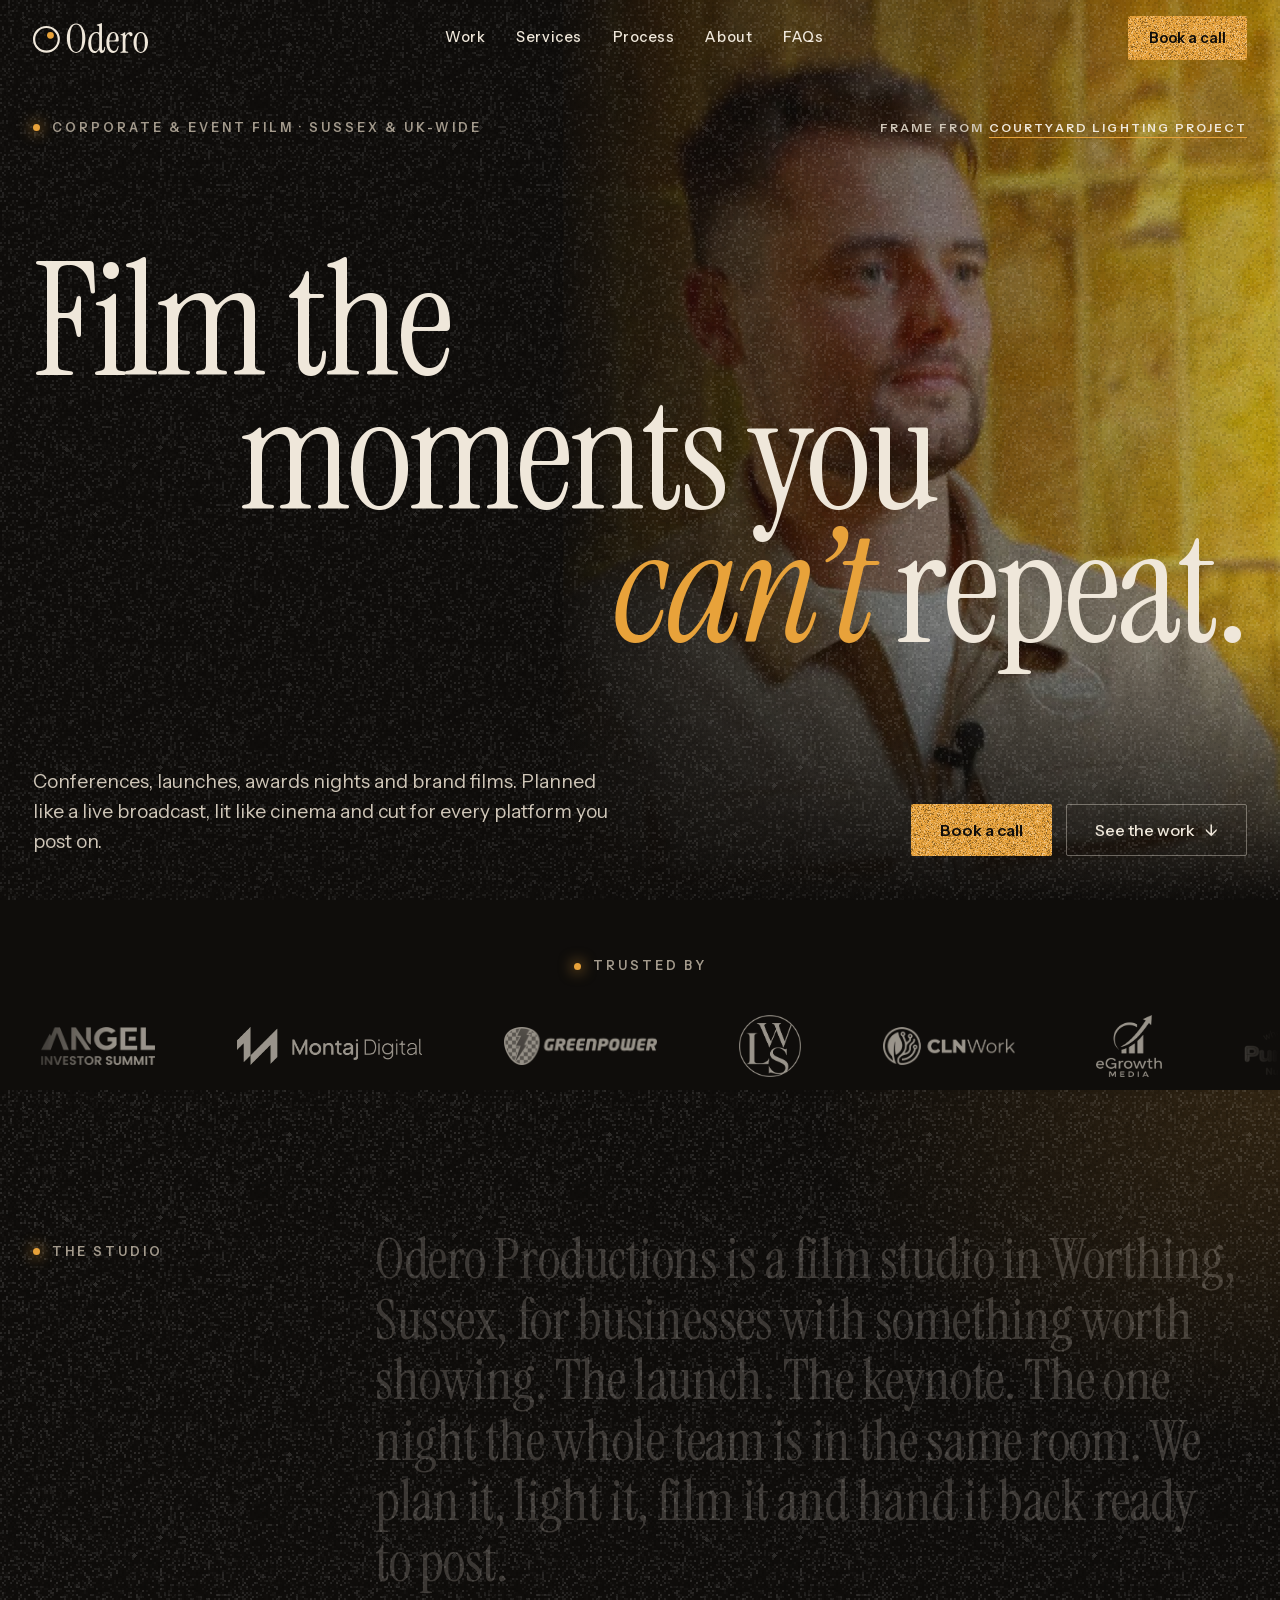
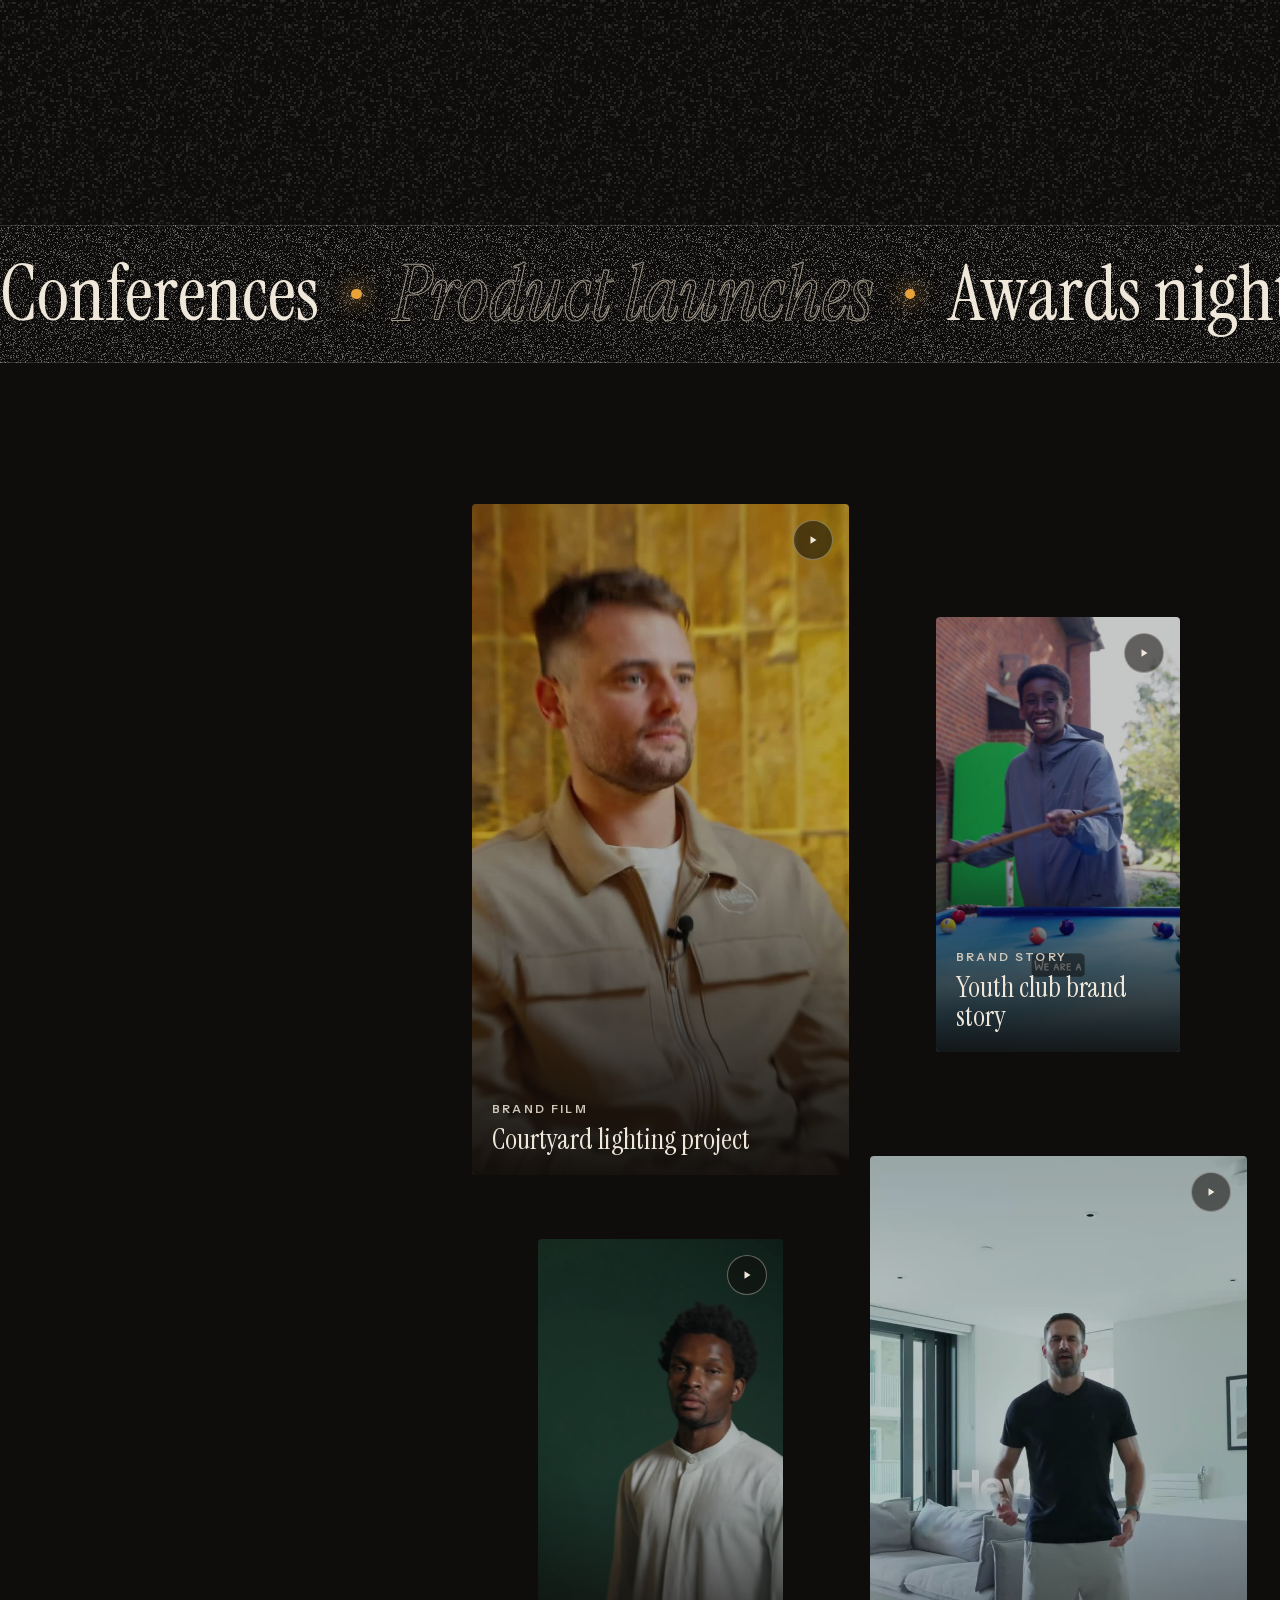
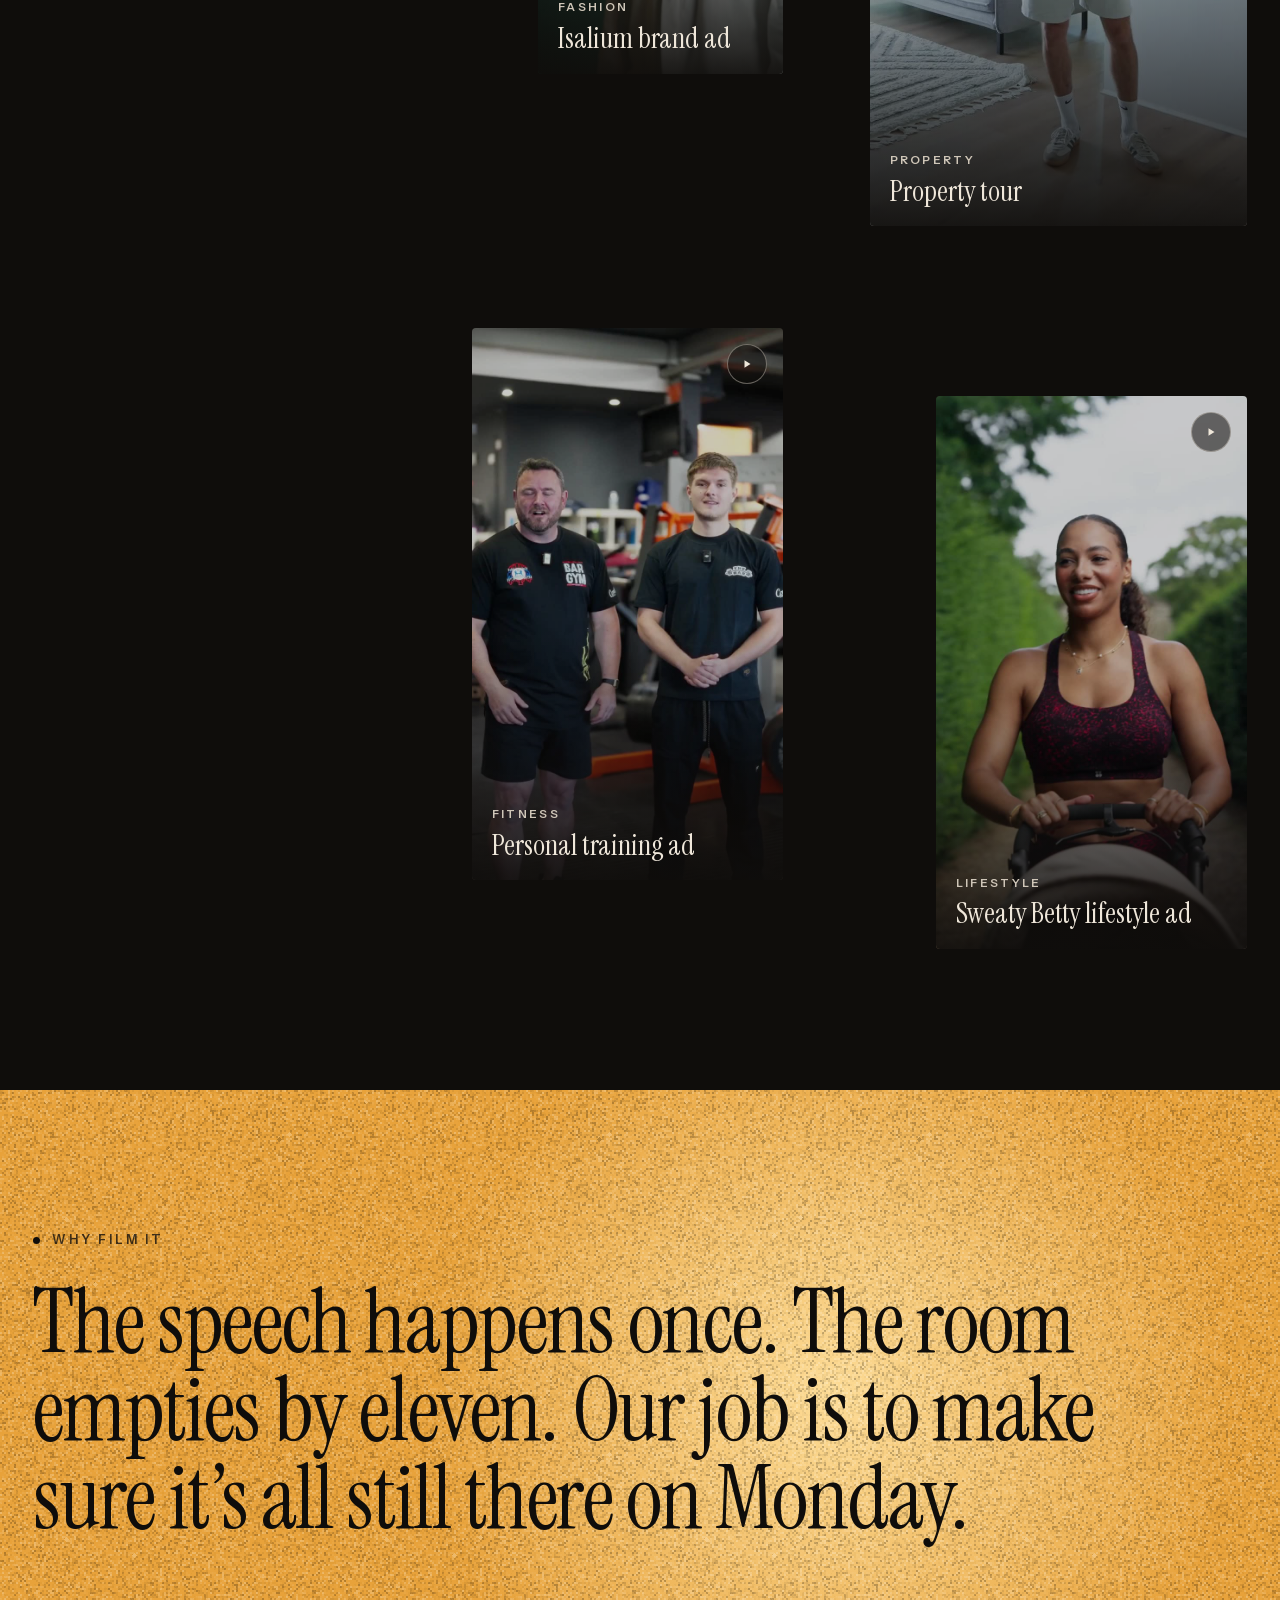
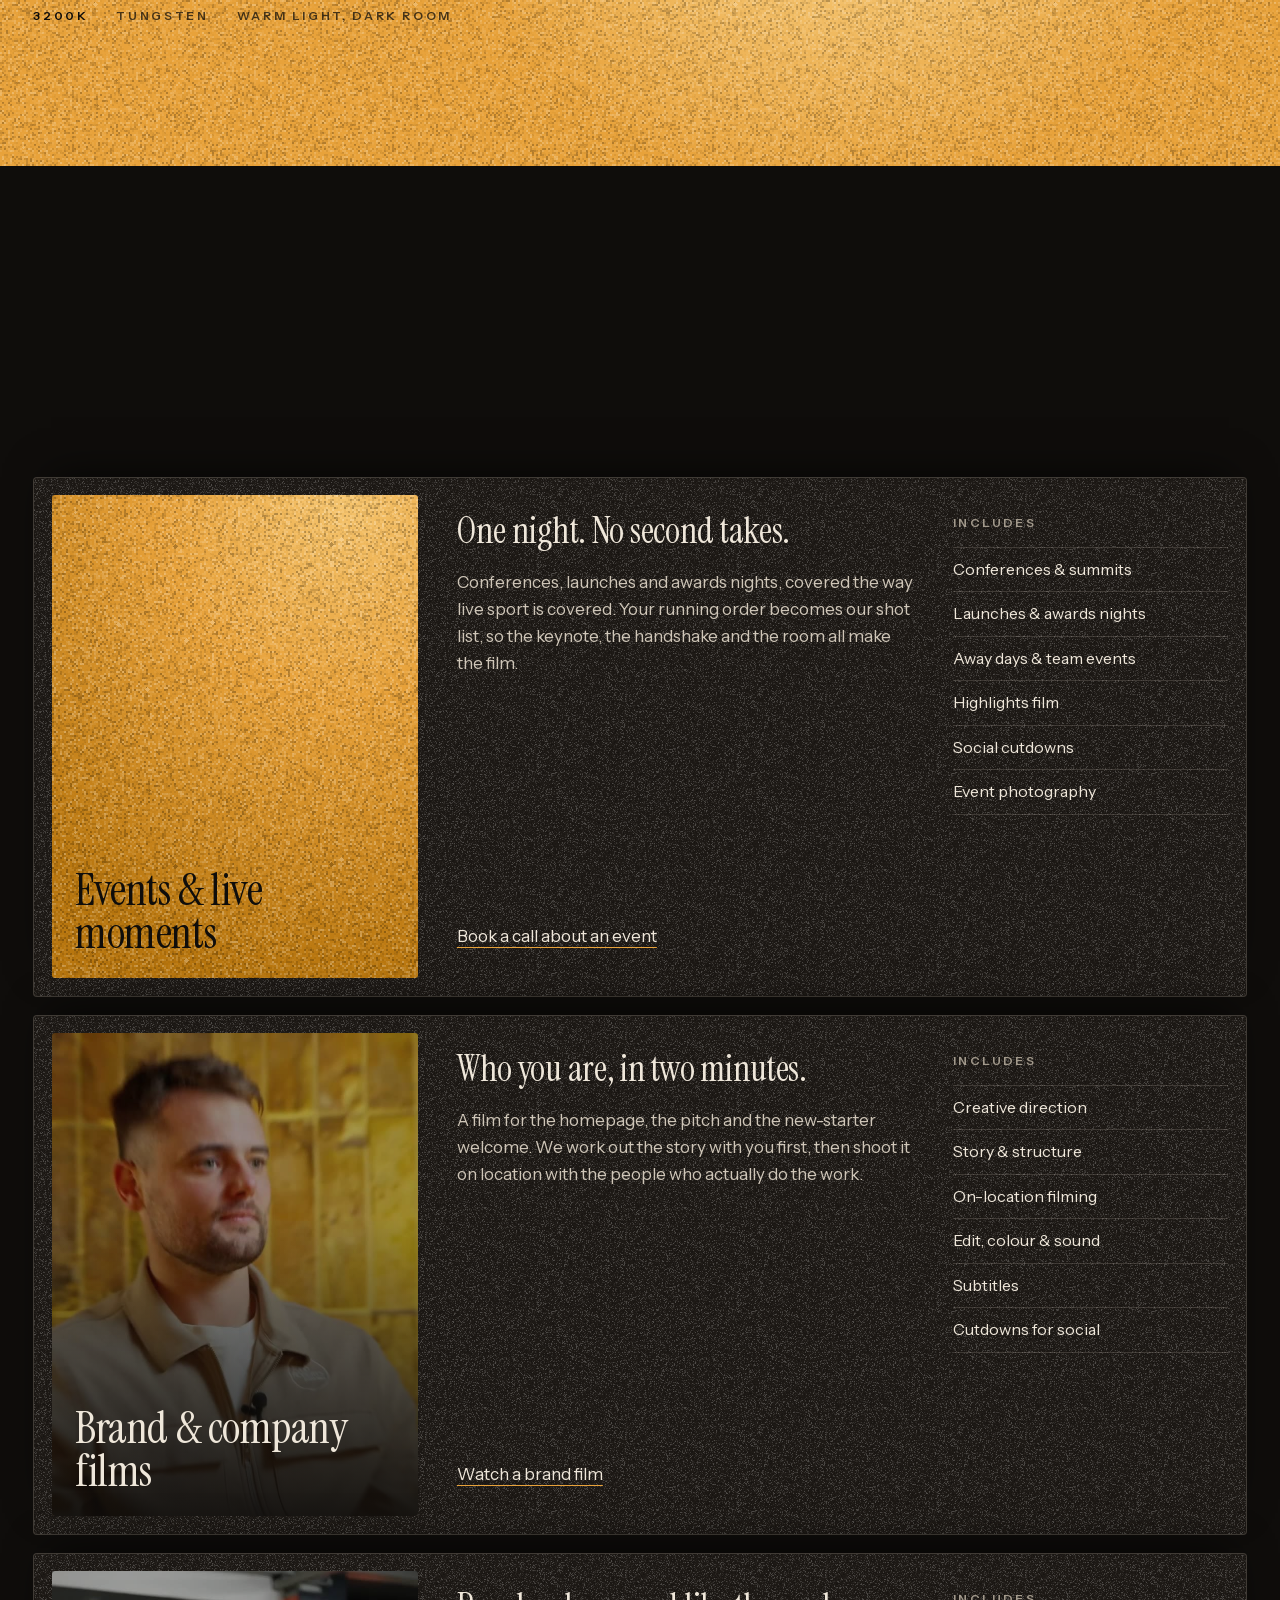
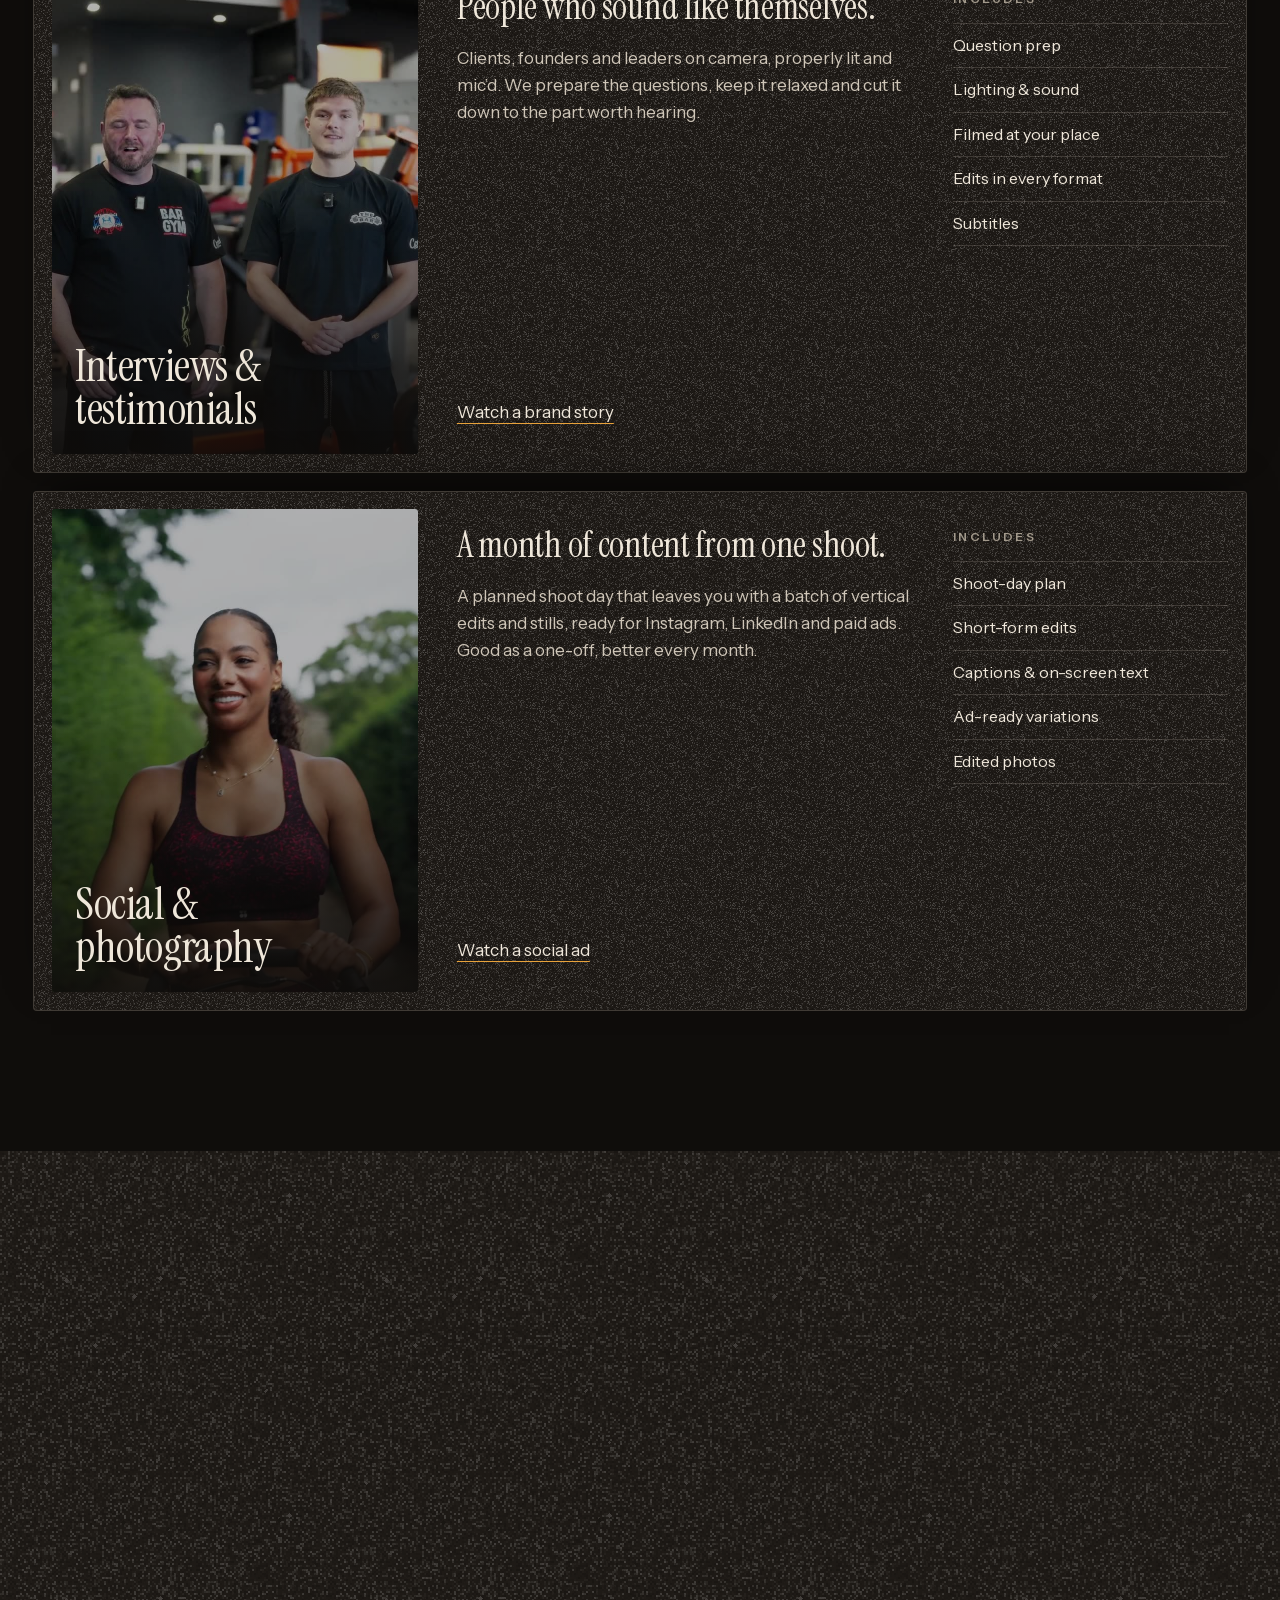
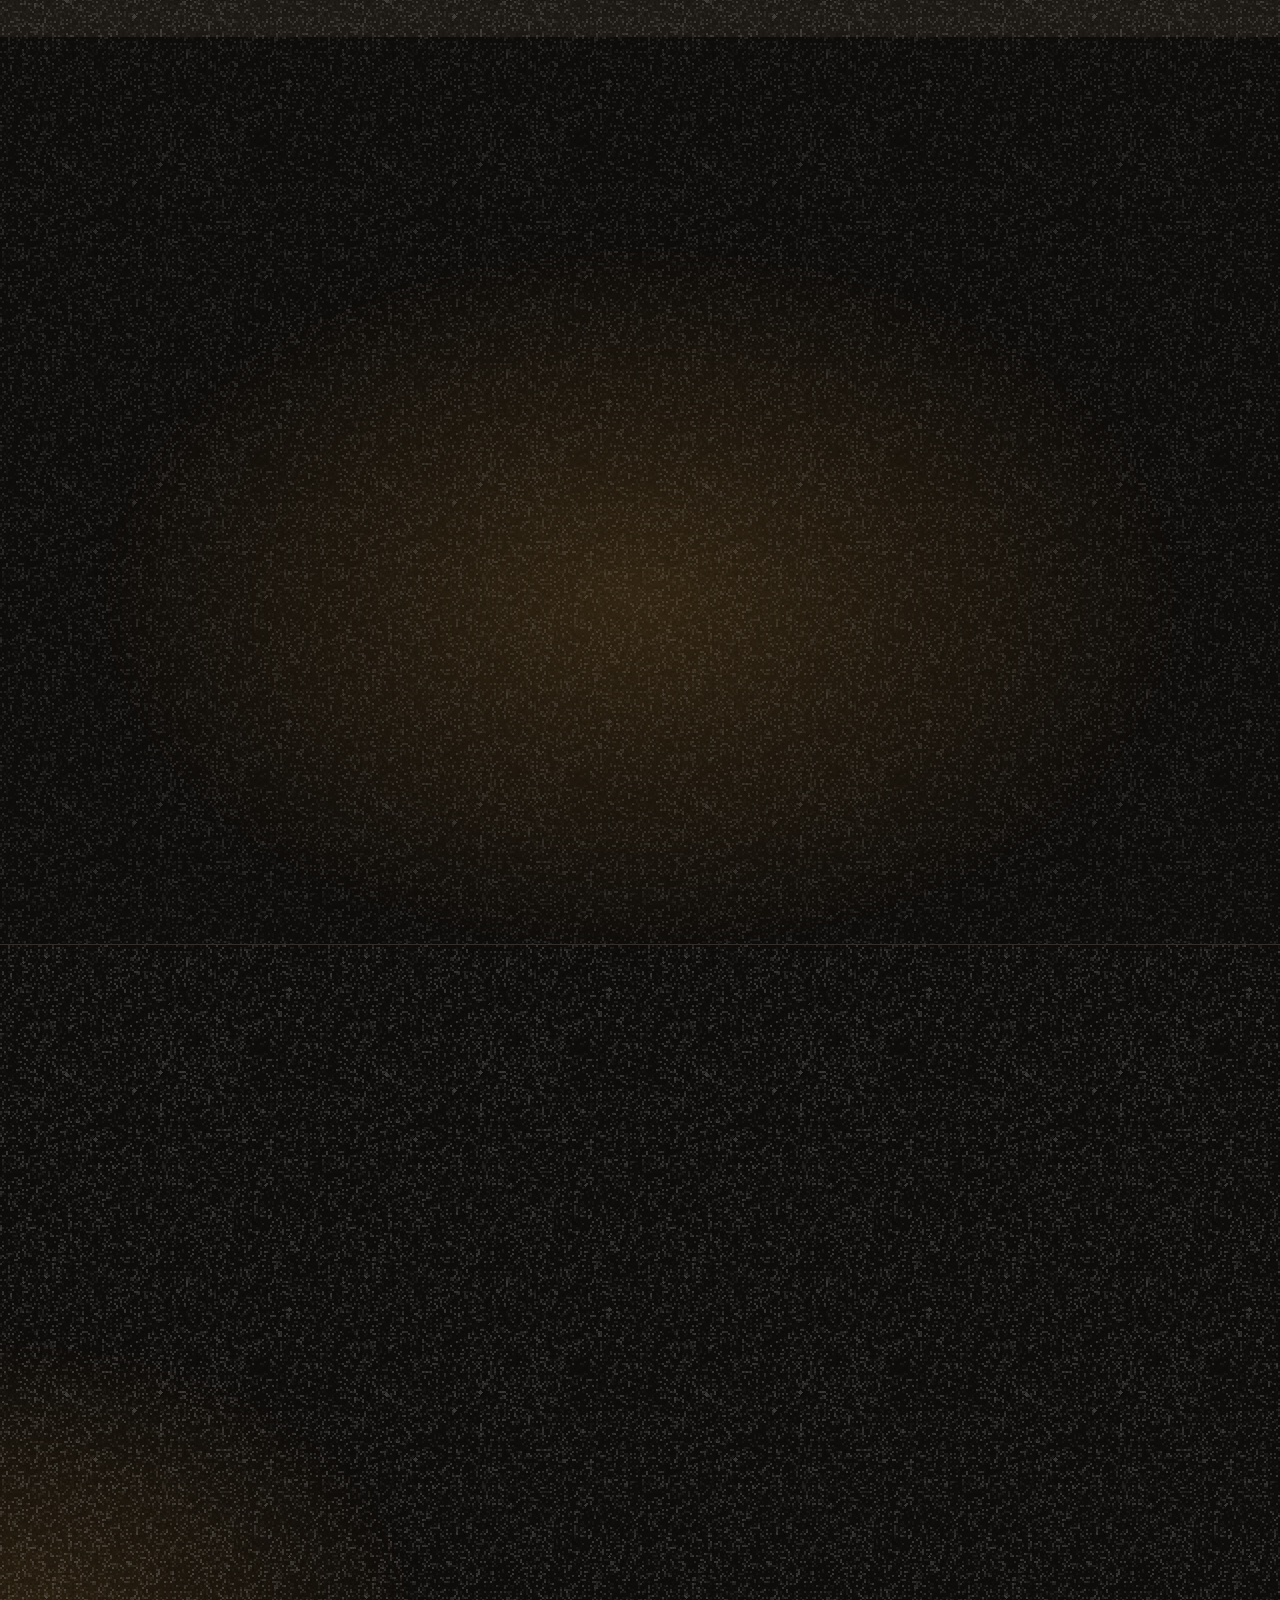
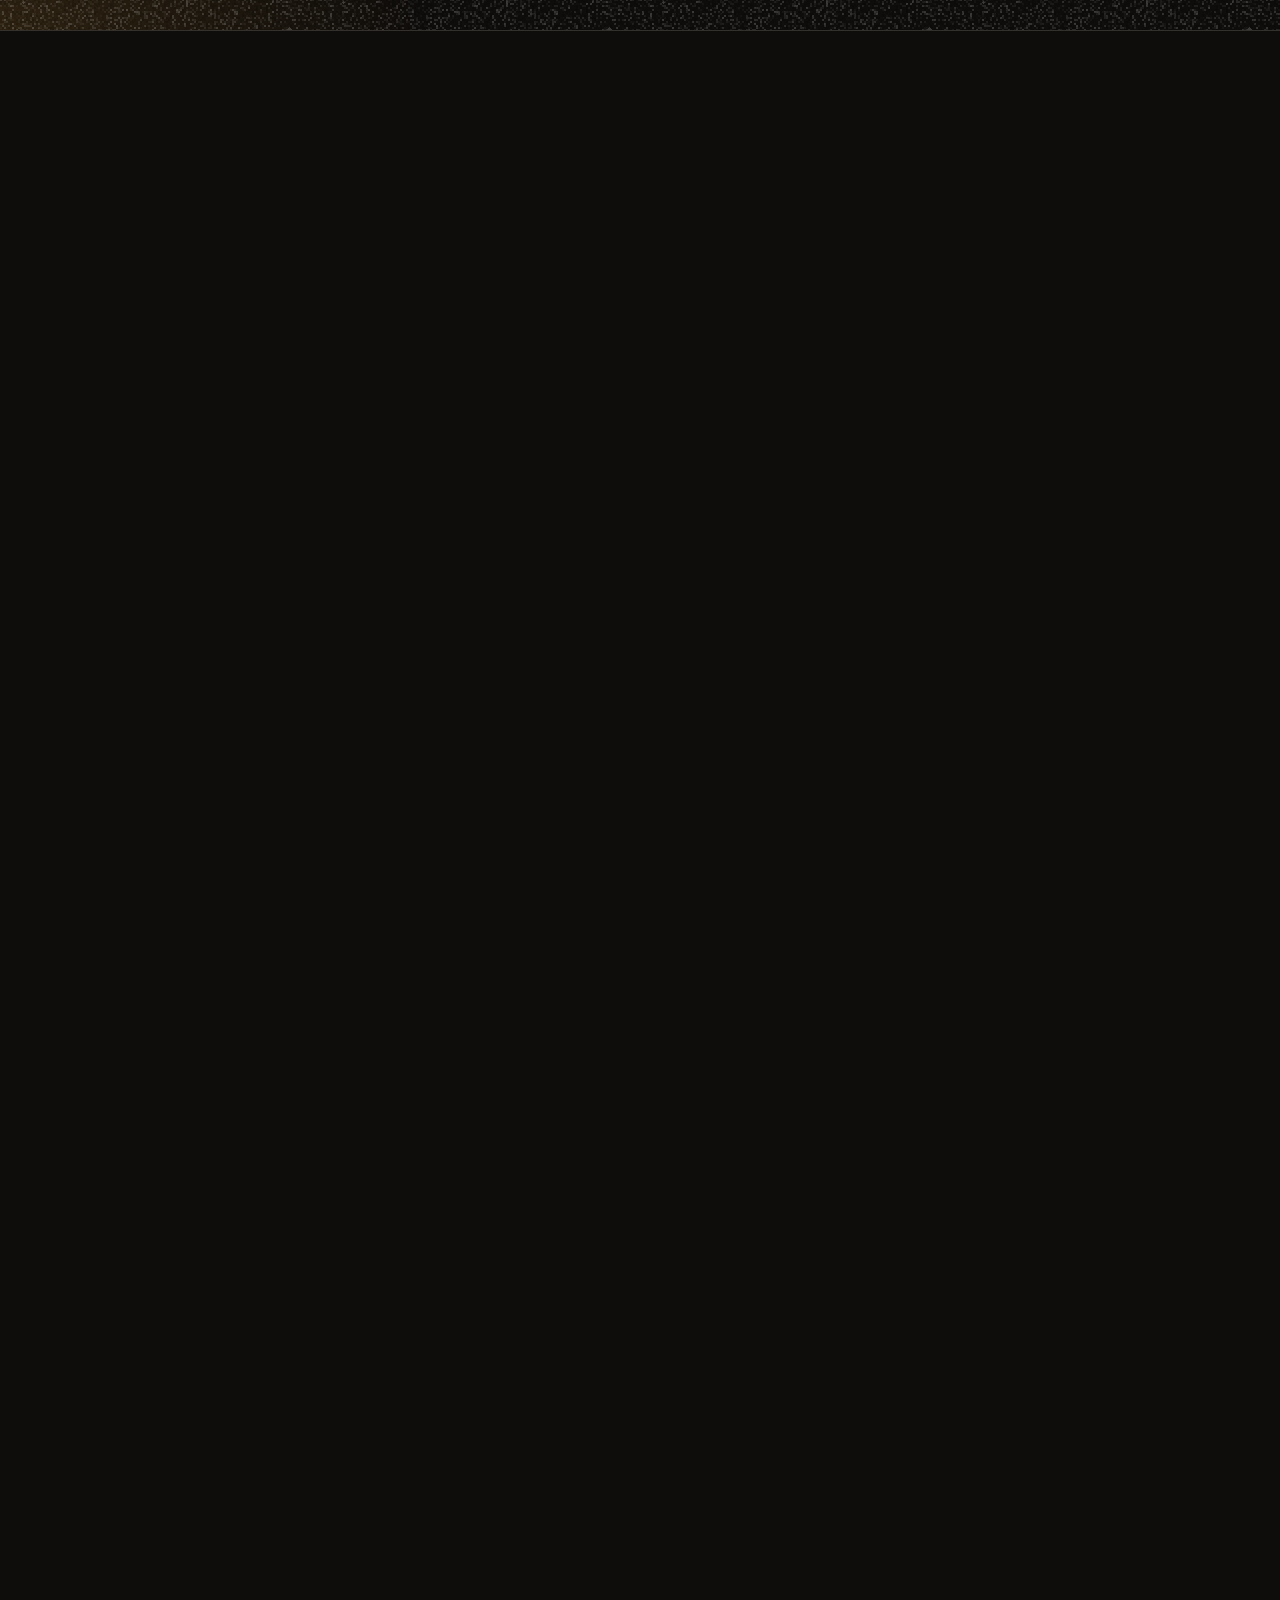
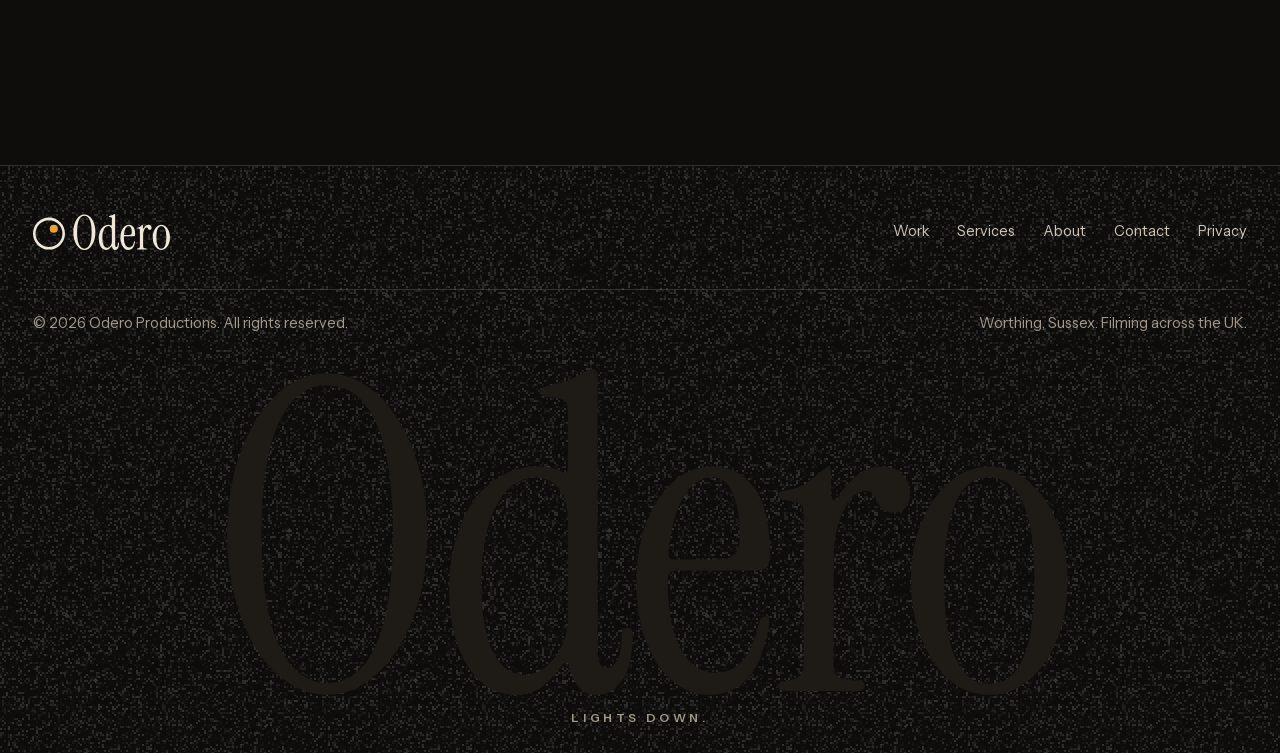
==== commit 4ff86802: "Grain on the gold and gritty texture in section backgrounds Two see-through grain tiles: a fine one " ====
--- a/index.html
+++ b/index.html
@@ -44,9 +44,9 @@
 
   <link rel="preload" href="assets/fonts/instrument-serif-400-latin.woff2" as="font" type="font/woff2" crossorigin>
   <link rel="preload" href="assets/fonts/instrument-sans-var-latin.woff2" as="font" type="font/woff2" crossorigin>
-  <link rel="stylesheet" href="styles.css?v=20261118d">
+  <link rel="stylesheet" href="styles.css?v=20261119d">
   <!-- Loaded in <head> on purpose: it sets the starting state before first paint -->
-  <script src="script.js?v=20261118d"></script>
+  <script src="script.js?v=20261119d"></script>
 
   <script type="application/ld+json">
   {
@@ -155,7 +155,7 @@
 
     <!-- ================= INTRO =================
          The statement lights up word by word as it scrolls into view. -->
-    <section class="section intro" aria-label="About Odero Productions">
+    <section class="section intro grit glow-tr" aria-label="About Odero Productions">
       <div class="container split">
         <p class="eyebrow">The studio</p>
         <div>
@@ -371,7 +371,7 @@
     </section>
 
     <!-- ================= PROCESS (the call sheet) ================= -->
-    <section class="section" id="process" aria-labelledby="process-heading">
+    <section class="section grit glow-mid" id="process" aria-labelledby="process-heading">
       <div class="container">
         <div class="section-head reveal">
           <div>
@@ -417,7 +417,7 @@
          TODO (Christopher): this is written from what's on the Jolero and
          old Odero sites. Check every line is right and reword in your voice.
          A portrait or behind-the-scenes photo would sit well beside it. -->
-    <section class="section rule-top" id="about" aria-labelledby="about-heading">
+    <section class="section rule-top grit grit-heavy glow-bl" id="about" aria-labelledby="about-heading">
       <div class="container about">
         <div class="about-lead reveal">
           <p class="eyebrow">About</p>
--- a/styles.css
+++ b/styles.css
@@ -110,8 +110,8 @@
   font: 600 16px/1 var(--sans); text-decoration: none; cursor: pointer;
   transition: background-color 0.25s var(--ease), border-color 0.25s var(--ease), color 0.25s var(--ease), transform 0.25s var(--ease);
 }
-.btn-primary { background: var(--tungsten); color: var(--carbon); }
-.btn-primary:hover { background: var(--tungsten-hot); }
+.btn-primary { background: url("assets/grain-fine.png") 0 0 / 200px, var(--tungsten); color: var(--carbon); }
+.btn-primary:hover { background: url("assets/grain-fine.png") 0 0 / 200px, var(--tungsten-hot); }
 .btn-ghost { border-color: var(--line-strong); color: var(--bone); font-weight: 500; }
 .btn-ghost:hover { border-color: var(--bone); }
 .btn-small { min-height: 44px; padding: 0 20px; font-size: 14.5px; }
@@ -190,7 +190,7 @@
 }
 .hero::after {             /* film grain */
   content: ""; position: absolute; inset: 0; z-index: -1; pointer-events: none;
-  background: url("assets/grain.png"); background-size: 200px; mix-blend-mode: overlay; opacity: 0.16;
+  background: url("assets/grit.png"); background-size: 320px; opacity: 0.2;
 }
 .hero-content {
   display: flex; flex-direction: column; justify-content: flex-end; gap: 28px;
@@ -492,7 +492,7 @@
 }
 .glow-band::after {
   content: ""; position: absolute; inset: 0; z-index: -1; pointer-events: none;
-  background: url("assets/grain.png"); background-size: 200px; mix-blend-mode: multiply; opacity: 0.22;
+  background: url("assets/grit.png"); background-size: 320px; opacity: 0.46;
 }
 .glow-band .eyebrow { color: rgba(15, 13, 11, 0.78); }
 .glow-band .eyebrow::before { background: var(--carbon); box-shadow: none; }
@@ -568,7 +568,7 @@
     radial-gradient(520px circle at var(--mx, 72%) var(--my, 108%), rgba(232, 162, 58, 0.34), rgba(232, 162, 58, 0) 62%),
     var(--umber);
 }
-.spot::after { content: ""; position: absolute; inset: 0; pointer-events: none; background: url("assets/grain.png"); background-size: 200px; mix-blend-mode: overlay; opacity: 0.14; }
+.spot::after { content: ""; position: absolute; inset: 0; pointer-events: none; background: url("assets/grit.png"); background-size: 320px; opacity: 0.3; }
 .spot > * { position: relative; z-index: 1; }
 .spot .lede { max-width: 28em; }
 .contact-row { display: grid; grid-template-columns: repeat(4, minmax(0, 1fr)); gap: 0 clamp(16px, 2.4vw, 32px); margin-top: 28px; }
@@ -700,7 +700,7 @@
 .svc-visual::after { content: ""; position: absolute; inset: 0; z-index: -1; background: linear-gradient(0deg, rgba(15, 13, 11, 0.9), rgba(15, 13, 11, 0) 62%); }
 .svc-visual h3 { font: 400 clamp(32px, 3.5vw, 56px)/0.96 var(--serif); letter-spacing: -0.01em; max-width: 8em; }
 .svc-visual-glow { background: radial-gradient(120% 100% at 80% 0%, #F6C56E 0%, var(--tungsten) 42%, #B9770F 100%); color: var(--carbon); }
-.svc-visual-glow::after { background: url("assets/grain.png"); background-size: 200px; mix-blend-mode: multiply; opacity: 0.22; }
+.svc-visual-glow::after { background: url("assets/grit.png"); background-size: 320px; opacity: 0.5; }
 .svc-main { display: flex; flex-direction: column; align-items: flex-start; gap: 18px; padding-block: clamp(8px, 1.4vw, 22px); }
 .svc-main .svc-head { font: 400 clamp(28px, 2.8vw, 44px)/1.04 var(--serif); letter-spacing: -0.008em; }
 .svc-main p:not(.svc-head) { color: var(--linen); max-width: 32em; }
@@ -710,7 +710,7 @@
 .svc-incl li { padding: 9px 0; border-top: 1px solid var(--line); font-size: 16px; color: var(--bone); }
 .svc-incl li:last-child { border-bottom: 1px solid var(--line); }
 @media (max-width: 980px) {
-  .svc-card { position: static; grid-template-columns: minmax(0, 1fr); min-height: 0; box-shadow: none; }
+  .svc-card { position: relative; top: auto; grid-template-columns: minmax(0, 1fr); min-height: 0; box-shadow: none; }
   .svc-main, .svc-incl { padding-inline: 6px; }
   .svc-main .text-link { margin-top: 0; }
 }
@@ -719,6 +719,34 @@
 .spot { align-items: stretch; text-align: left; gap: clamp(28px, 4vw, 56px); padding: clamp(28px, 4vw, 64px); }
 .spot .mega { font-size: clamp(54px, 11vw, 216px); }
 .spot .hero-foot { align-items: center; }
+
+/* ============================================================
+   Grain. Film grain on the gold, and a grittier texture in the
+   background of some sections. Add class="grit" (plus one of the
+   glow classes) to a section to texture it.
+   ============================================================ */
+.grit { position: relative; isolation: isolate; }
+.grit::before {
+  content: ""; position: absolute; inset: 0; z-index: -1; pointer-events: none;
+  background: url("assets/grit.png"); background-size: 320px; opacity: 0.24;
+}
+/* a warm wash under the grain, placed differently in each section */
+.grit::after { content: ""; position: absolute; inset: 0; z-index: -2; pointer-events: none; }
+.glow-tr::after { background: radial-gradient(52% 70% at 100% 0%, rgba(232, 162, 58, 0.16), rgba(232, 162, 58, 0) 70%); }
+.glow-mid::after { background: radial-gradient(60% 55% at 50% 62%, rgba(232, 162, 58, 0.17), rgba(232, 162, 58, 0) 72%); }
+.glow-bl::after { background: radial-gradient(48% 62% at 0% 100%, rgba(232, 162, 58, 0.14), rgba(232, 162, 58, 0) 70%); }
+.grit-heavy::before { opacity: 0.34; }
+
+/* umber panels and the paper call sheet get grain of their own */
+.band { position: relative; isolation: isolate; }
+.band::before { content: ""; position: absolute; inset: 0; z-index: -1; pointer-events: none; background: url("assets/grit.png"); background-size: 320px; opacity: 0.3; }
+.svc-card { isolation: isolate; }
+.svc-card::before { content: ""; position: absolute; inset: 0; z-index: -1; pointer-events: none; border-radius: inherit; background: url("assets/grain-fine.png"); background-size: 200px; opacity: 0.5; }
+.callsheet { position: relative; isolation: isolate; }
+.callsheet::before { content: ""; position: absolute; inset: 0; z-index: -1; pointer-events: none; border-radius: inherit; background: url("assets/grit.png"); background-size: 320px; mix-blend-mode: multiply; opacity: 0.3; }
+.marquee { background: url("assets/grain-fine.png") 0 0 / 200px; }
+.site-footer { position: relative; isolation: isolate; }
+.site-footer::before { content: ""; position: absolute; inset: 0; z-index: -1; pointer-events: none; background: url("assets/grit.png"); background-size: 320px; opacity: 0.3; }
 
 /* ---------- Scroll reveal ----------
    Only ever hides things when script.js has added .js, so nothing is
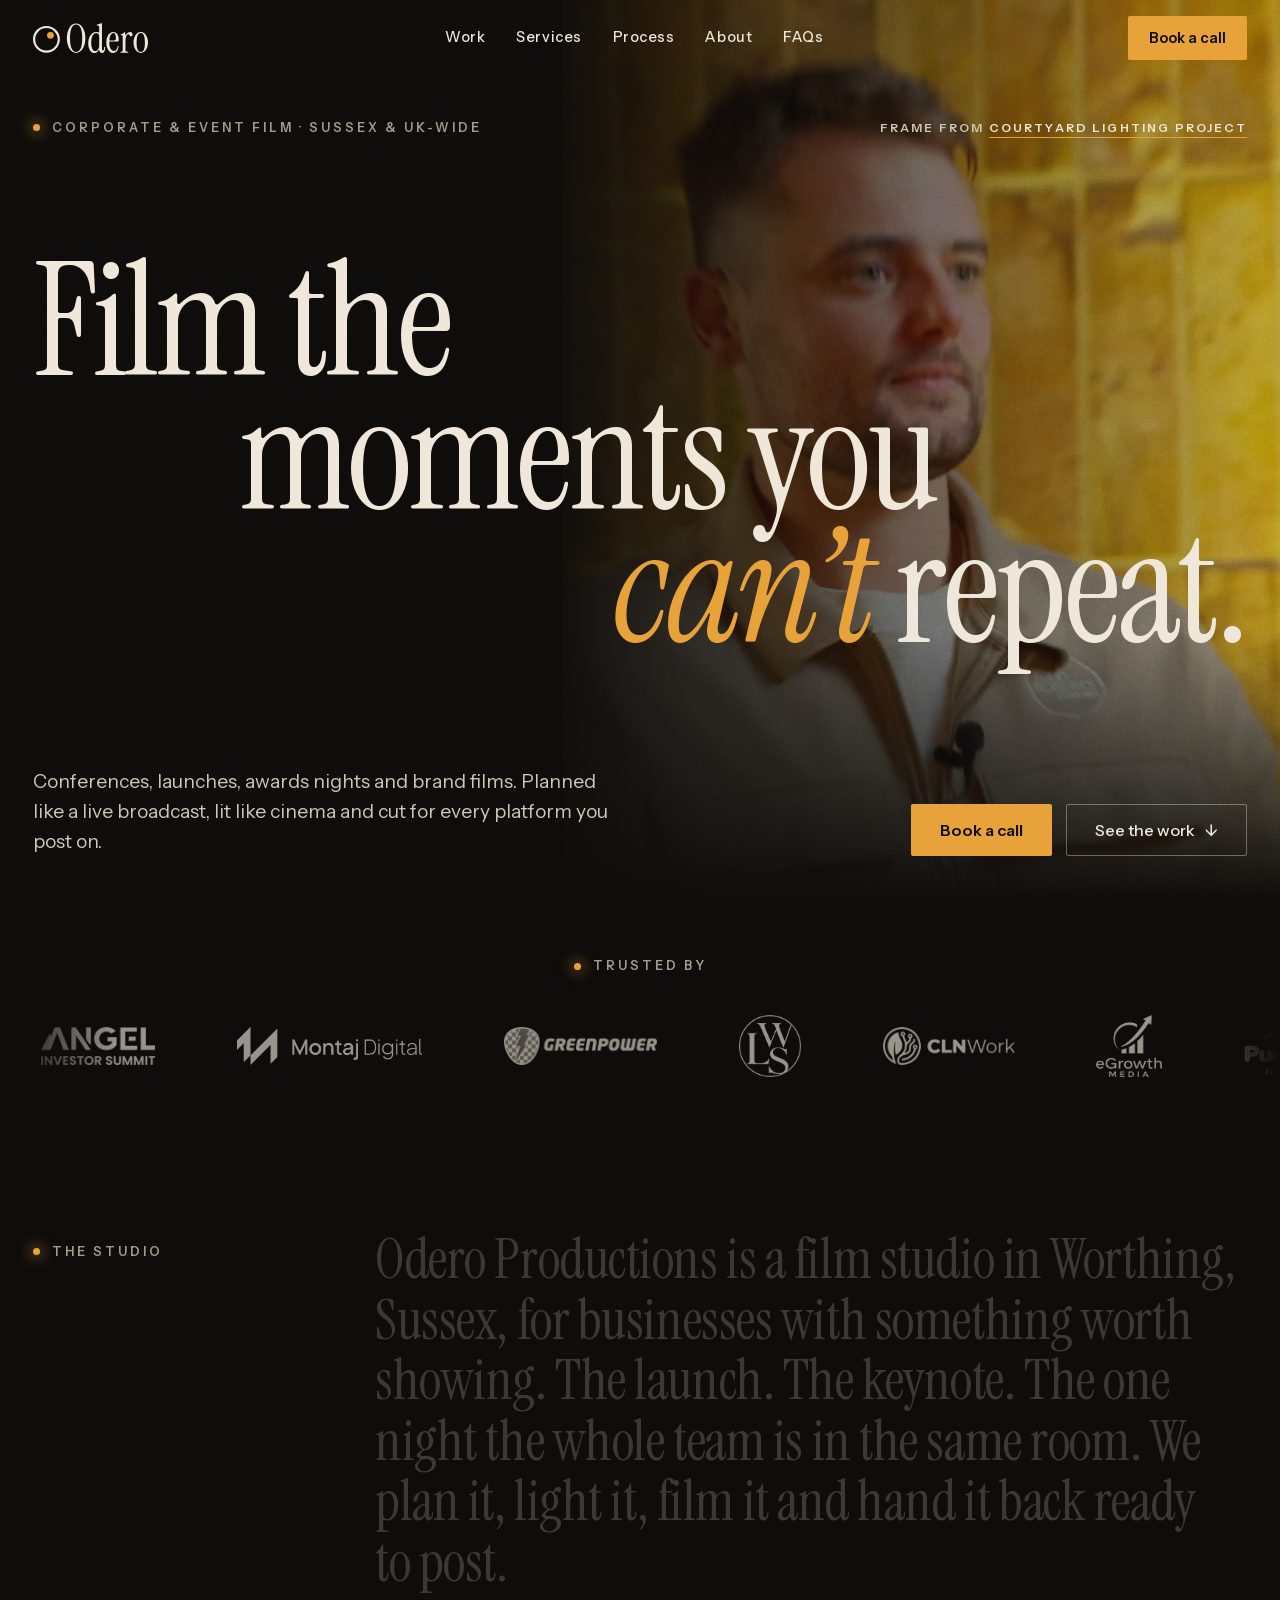
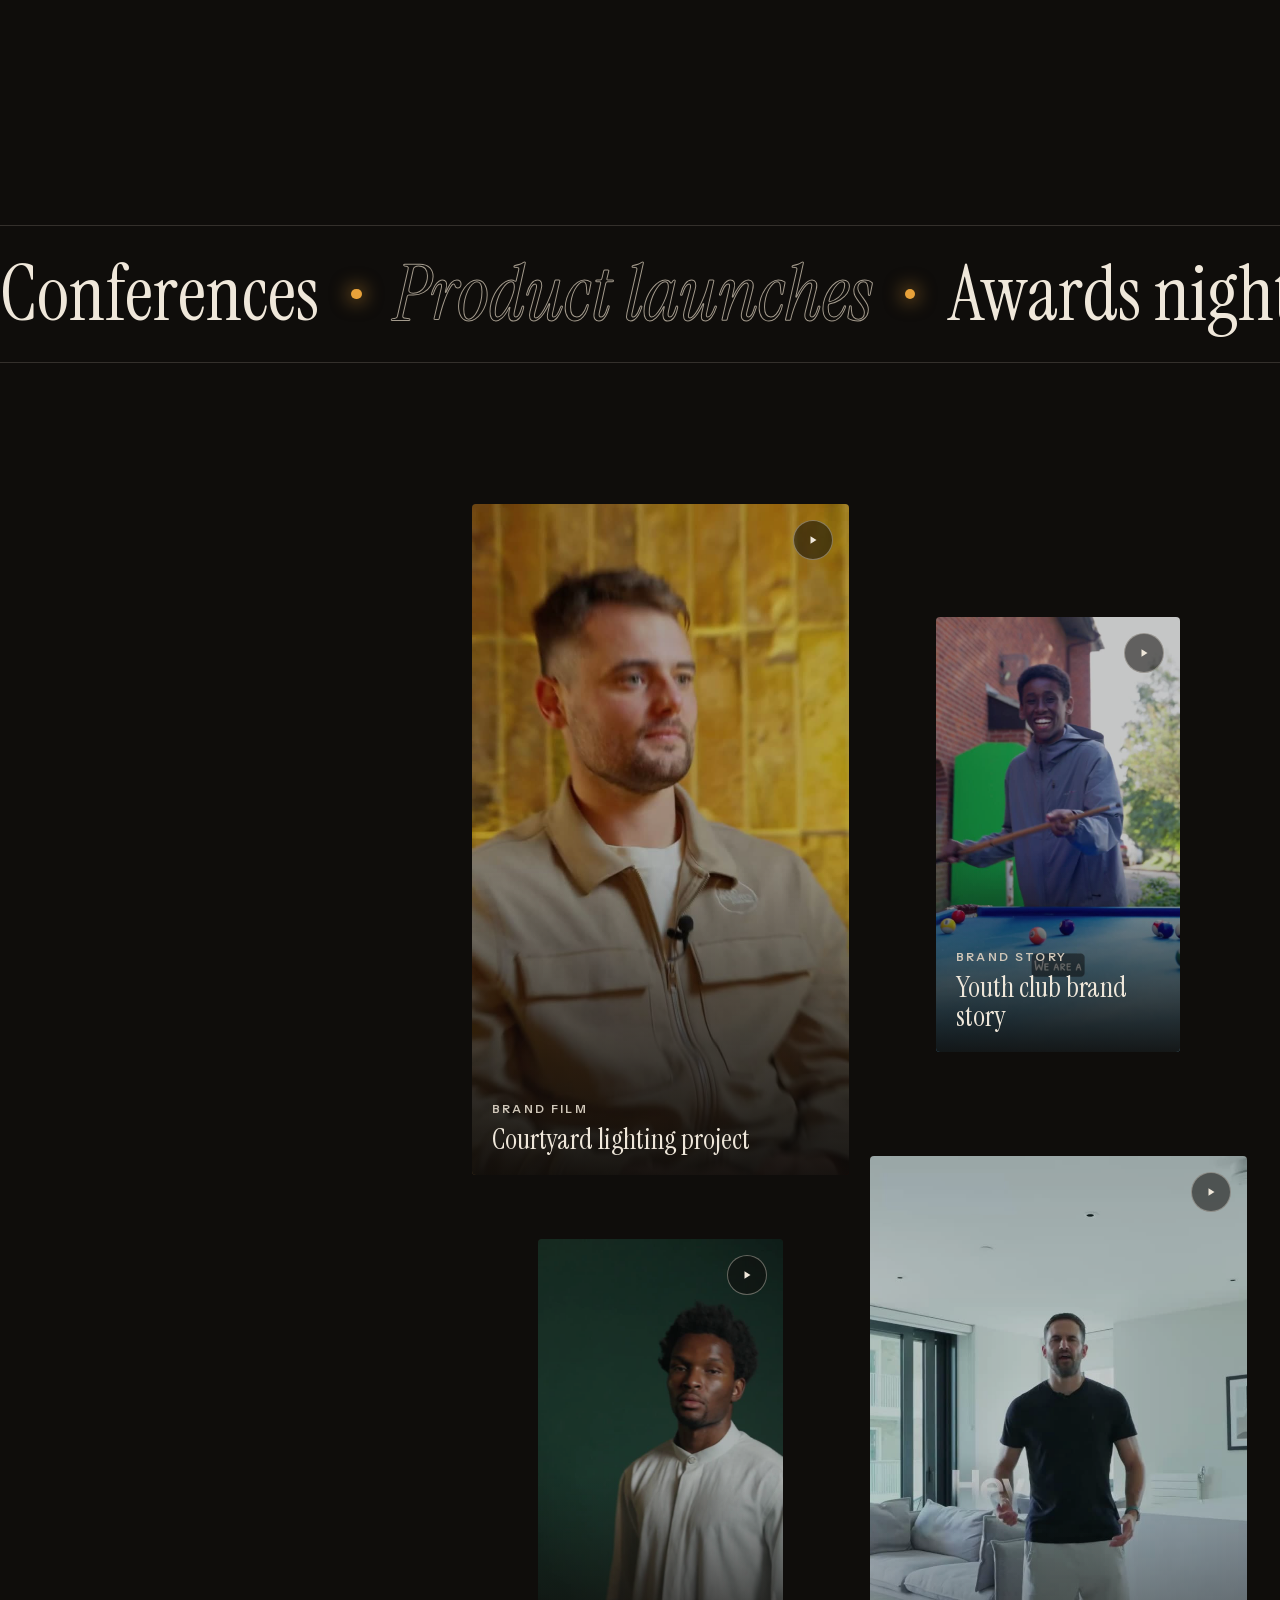
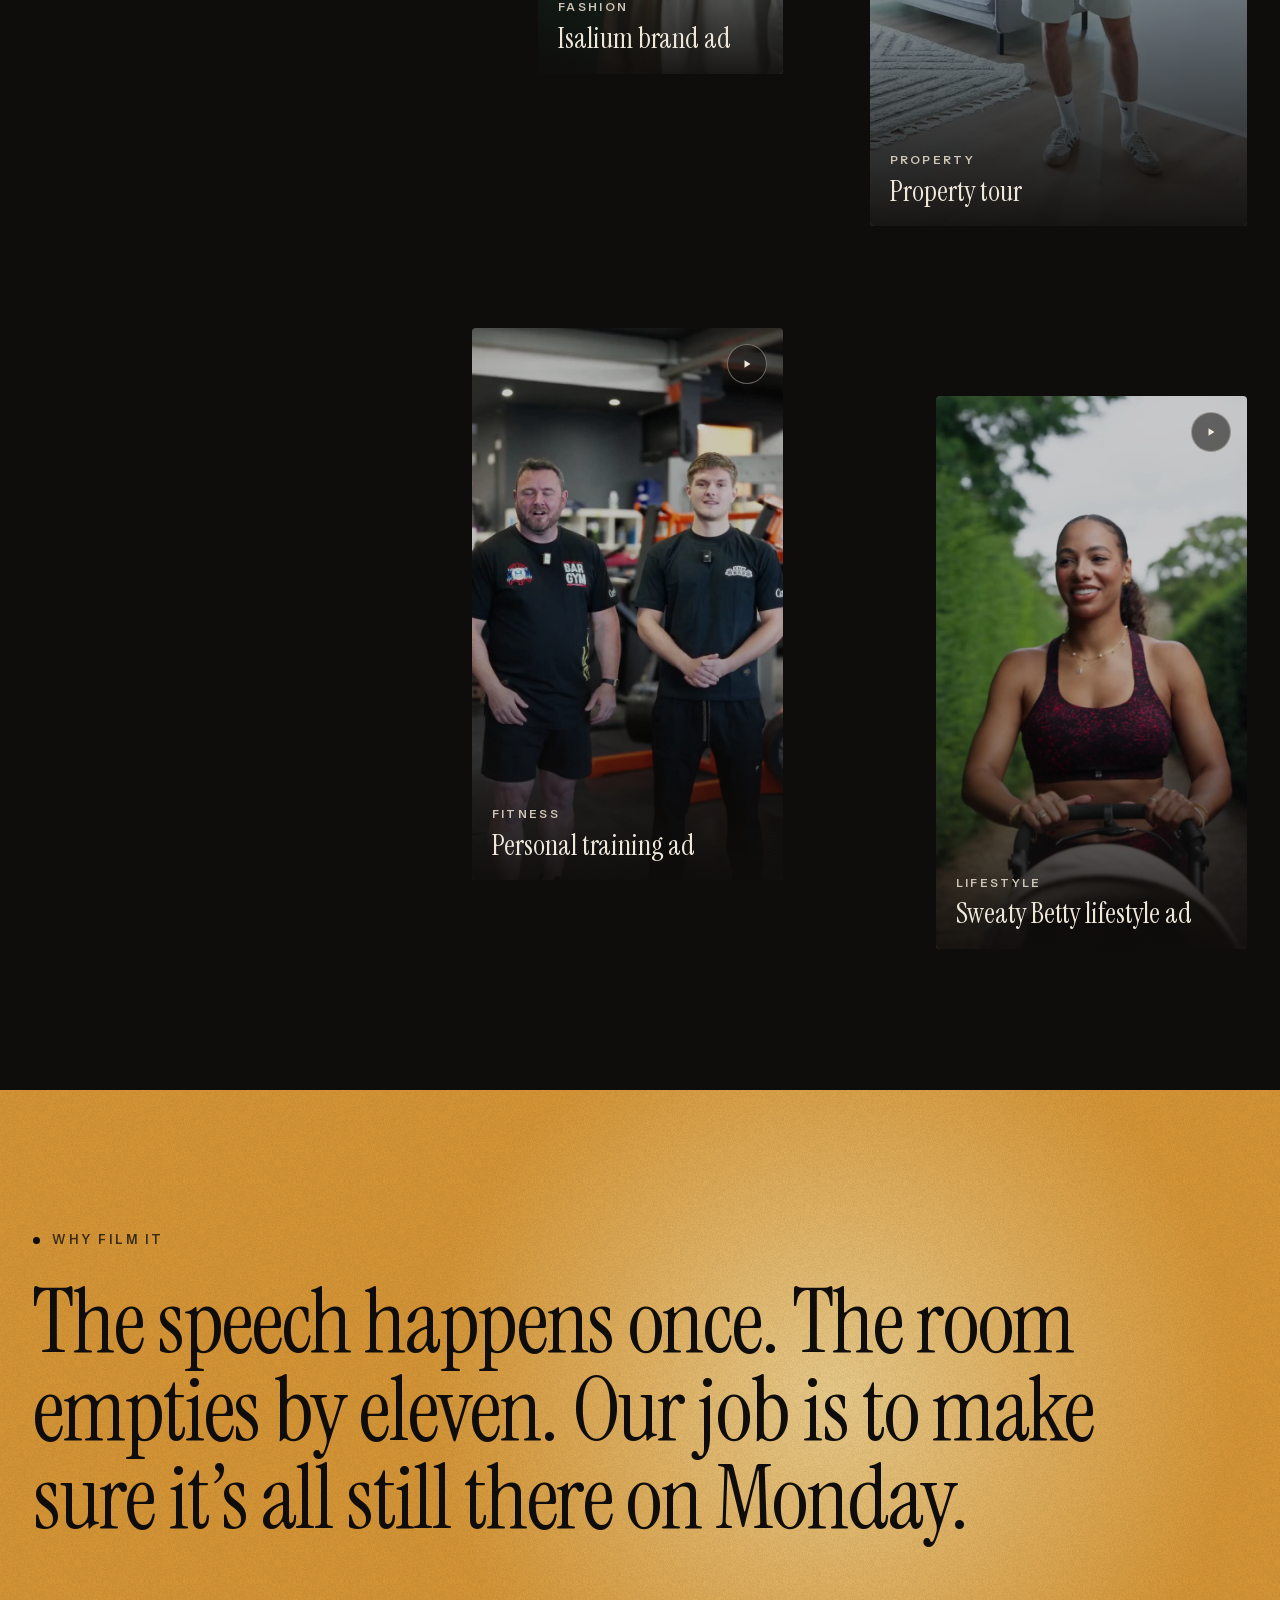
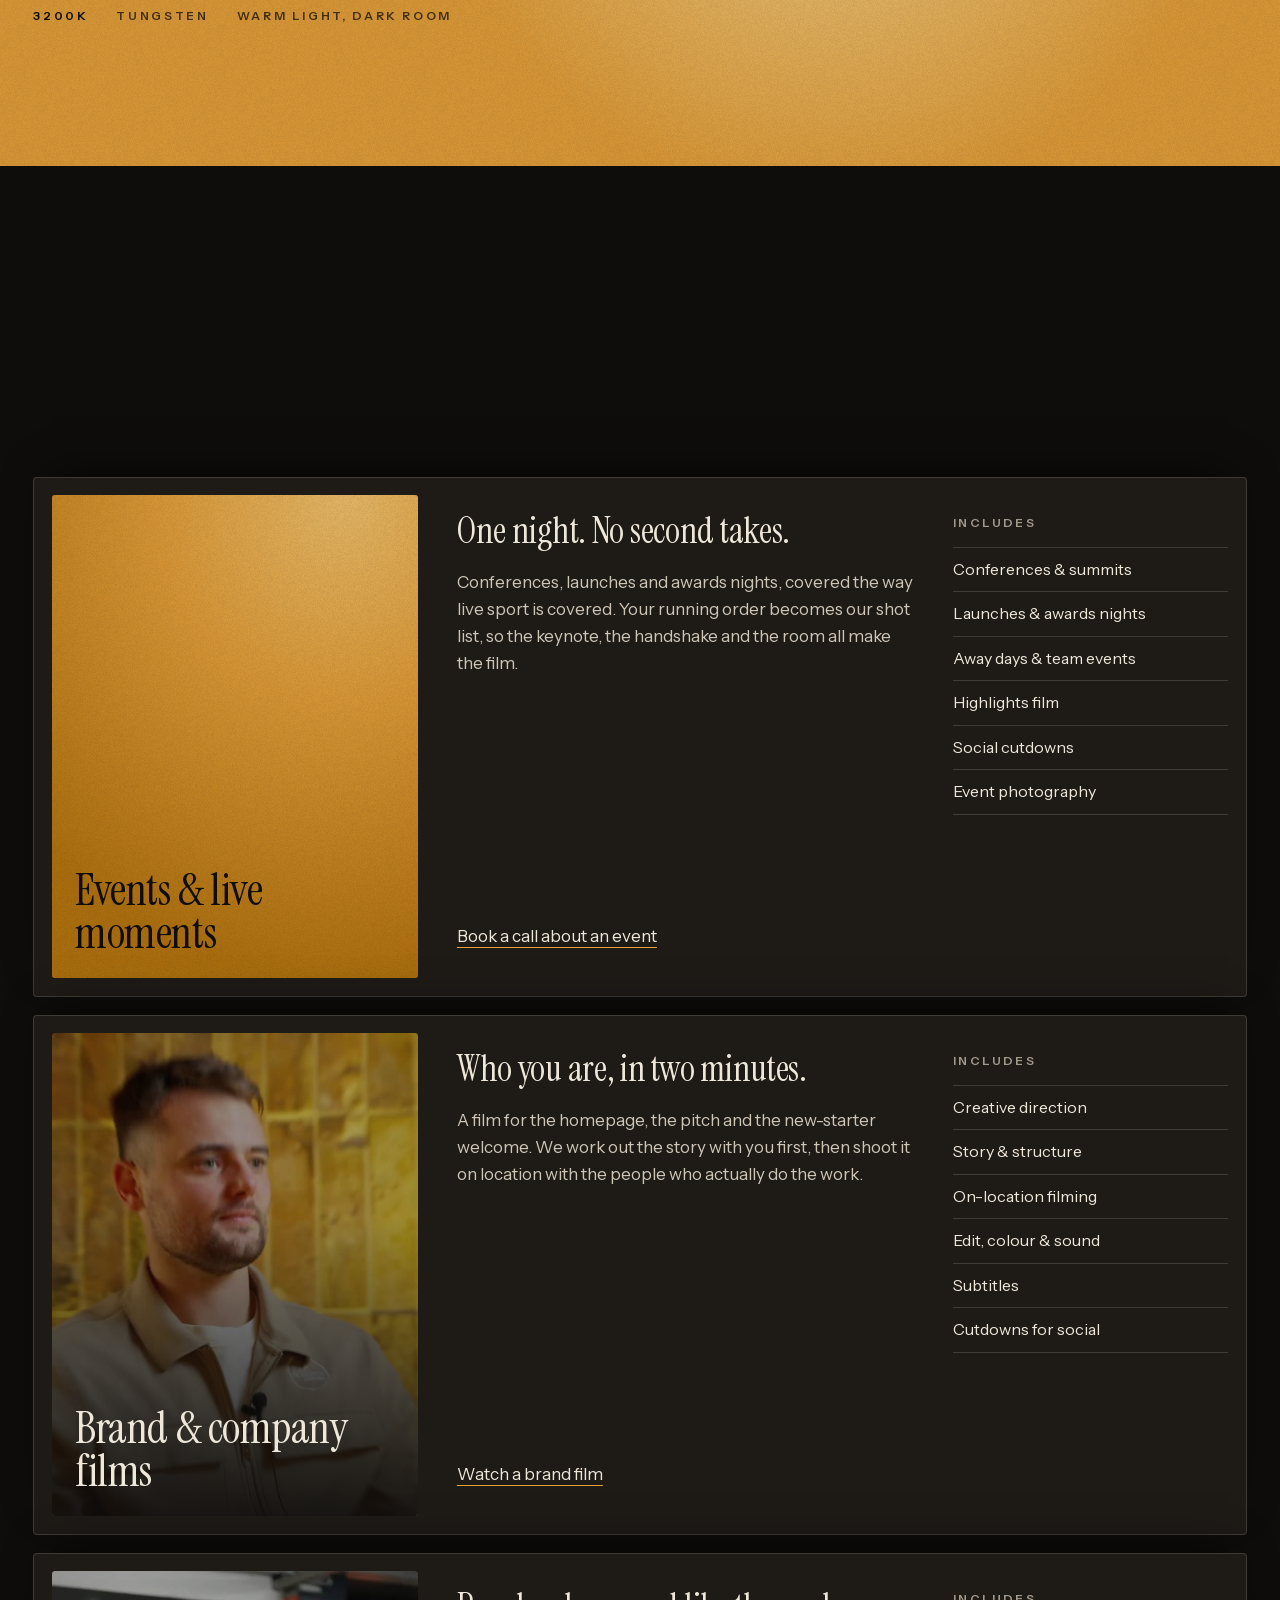
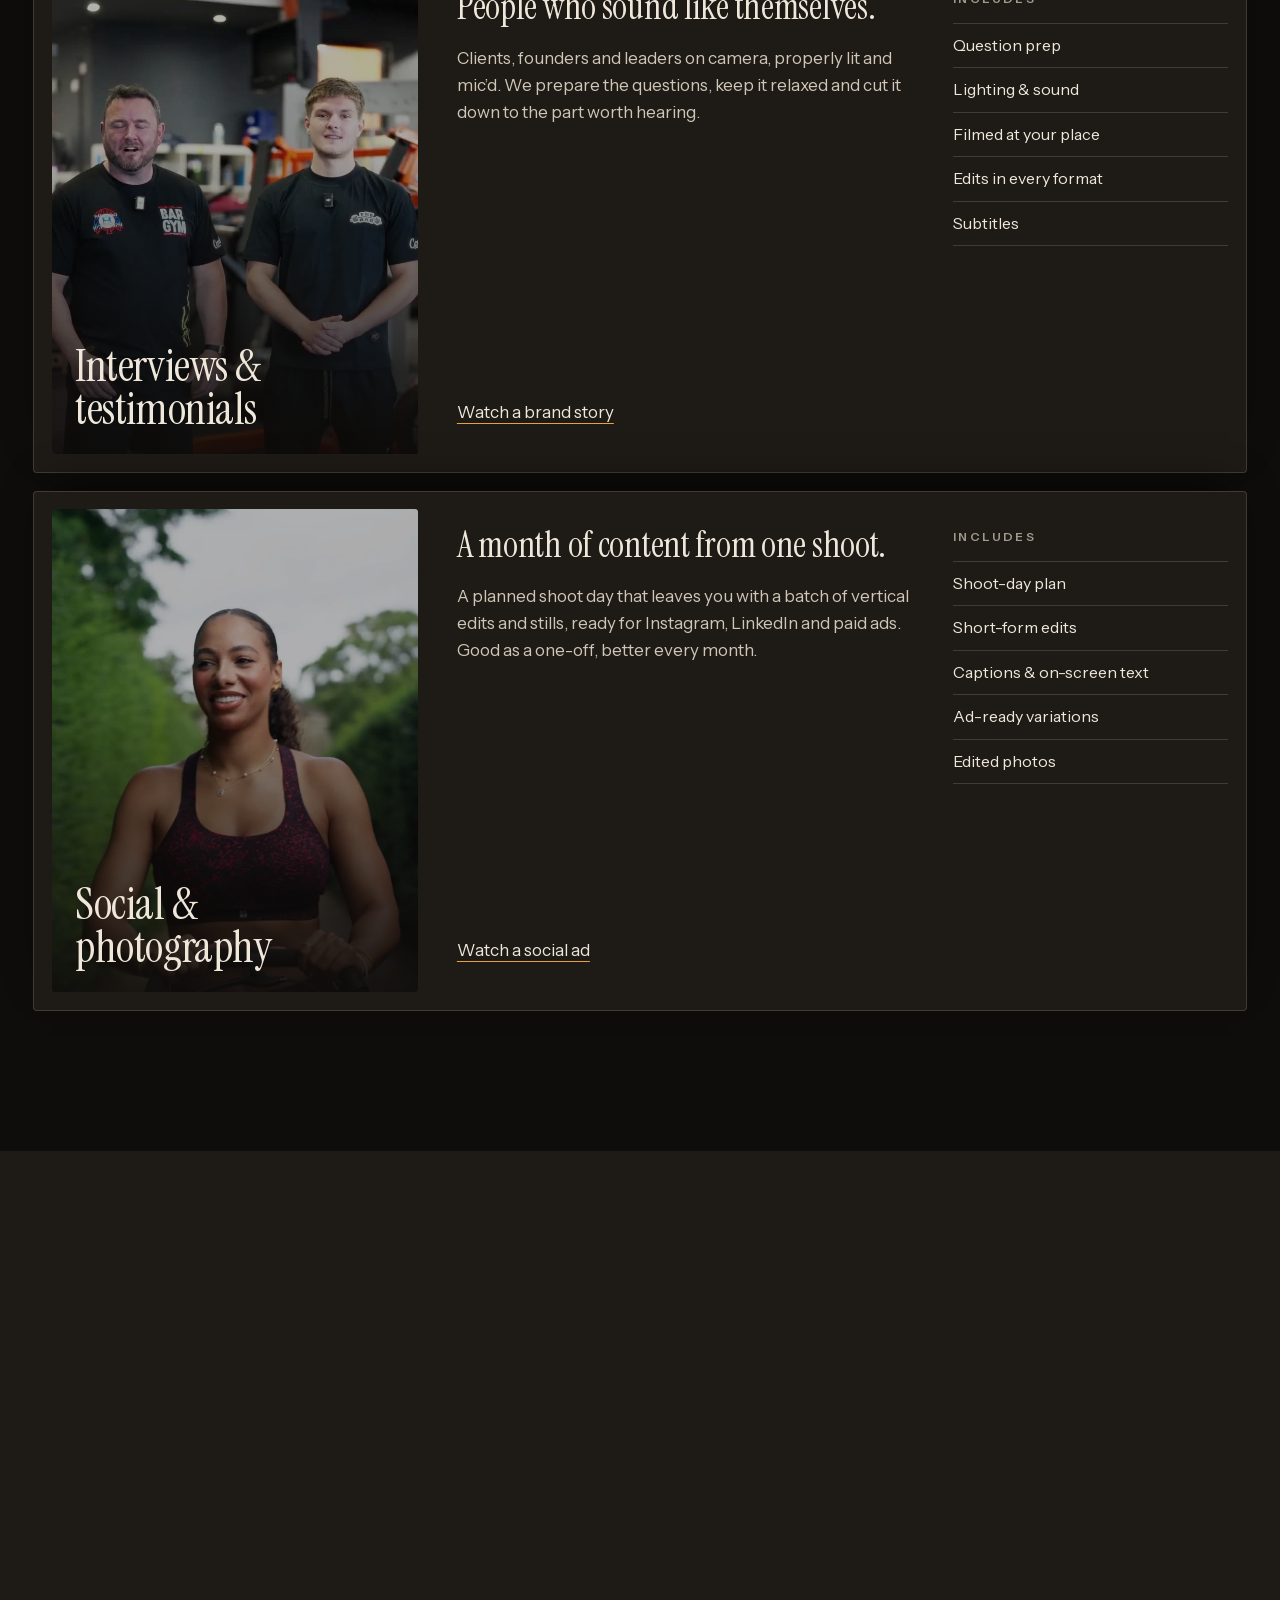
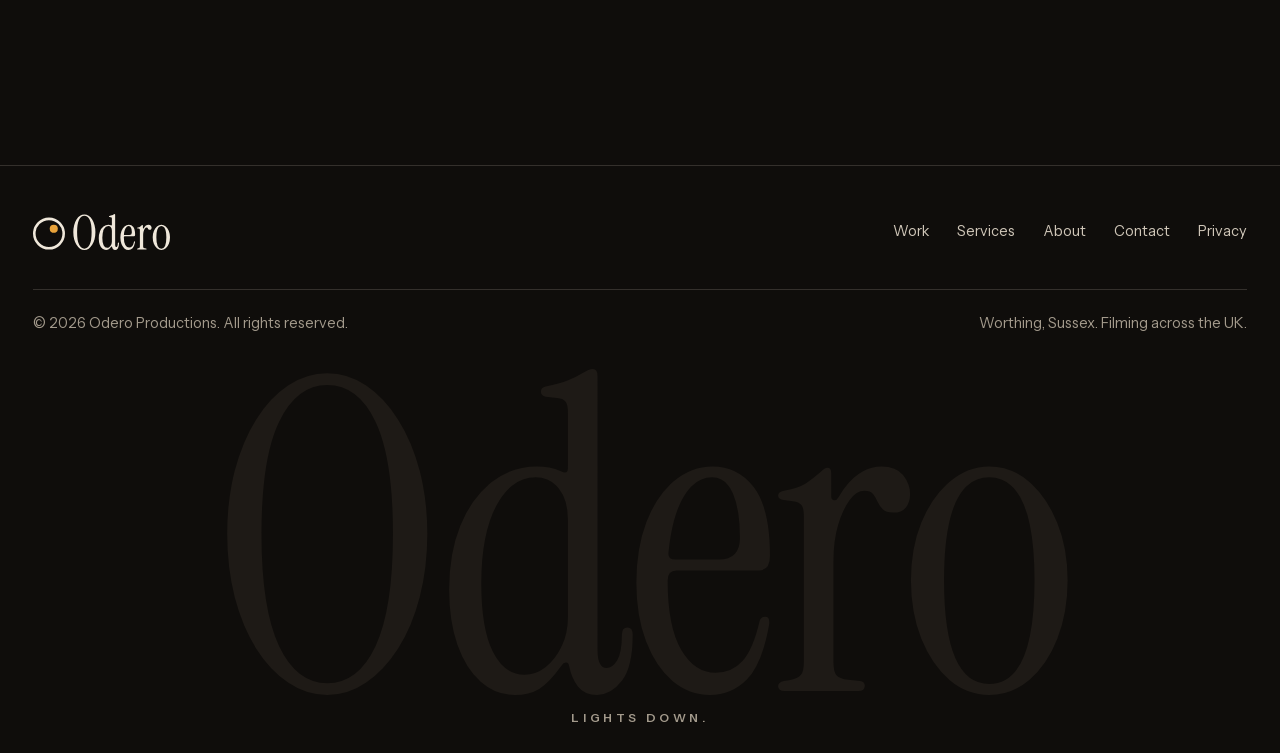
==== commit db4a88c1: "Remove the grain textures Back to the design as it was with the Trusted by strip: the amber palette " ====
--- a/index.html
+++ b/index.html
@@ -44,9 +44,9 @@
 
   <link rel="preload" href="assets/fonts/instrument-serif-400-latin.woff2" as="font" type="font/woff2" crossorigin>
   <link rel="preload" href="assets/fonts/instrument-sans-var-latin.woff2" as="font" type="font/woff2" crossorigin>
-  <link rel="stylesheet" href="styles.css?v=20261119d">
+  <link rel="stylesheet" href="styles.css?v=20261118d">
   <!-- Loaded in <head> on purpose: it sets the starting state before first paint -->
-  <script src="script.js?v=20261119d"></script>
+  <script src="script.js?v=20261118d"></script>
 
   <script type="application/ld+json">
   {
@@ -155,7 +155,7 @@
 
     <!-- ================= INTRO =================
          The statement lights up word by word as it scrolls into view. -->
-    <section class="section intro grit glow-tr" aria-label="About Odero Productions">
+    <section class="section intro" aria-label="About Odero Productions">
       <div class="container split">
         <p class="eyebrow">The studio</p>
         <div>
@@ -371,7 +371,7 @@
     </section>
 
     <!-- ================= PROCESS (the call sheet) ================= -->
-    <section class="section grit glow-mid" id="process" aria-labelledby="process-heading">
+    <section class="section" id="process" aria-labelledby="process-heading">
       <div class="container">
         <div class="section-head reveal">
           <div>
@@ -417,7 +417,7 @@
          TODO (Christopher): this is written from what's on the Jolero and
          old Odero sites. Check every line is right and reword in your voice.
          A portrait or behind-the-scenes photo would sit well beside it. -->
-    <section class="section rule-top grit grit-heavy glow-bl" id="about" aria-labelledby="about-heading">
+    <section class="section rule-top" id="about" aria-labelledby="about-heading">
       <div class="container about">
         <div class="about-lead reveal">
           <p class="eyebrow">About</p>
--- a/styles.css
+++ b/styles.css
@@ -110,8 +110,8 @@
   font: 600 16px/1 var(--sans); text-decoration: none; cursor: pointer;
   transition: background-color 0.25s var(--ease), border-color 0.25s var(--ease), color 0.25s var(--ease), transform 0.25s var(--ease);
 }
-.btn-primary { background: url("assets/grain-fine.png") 0 0 / 200px, var(--tungsten); color: var(--carbon); }
-.btn-primary:hover { background: url("assets/grain-fine.png") 0 0 / 200px, var(--tungsten-hot); }
+.btn-primary { background: var(--tungsten); color: var(--carbon); }
+.btn-primary:hover { background: var(--tungsten-hot); }
 .btn-ghost { border-color: var(--line-strong); color: var(--bone); font-weight: 500; }
 .btn-ghost:hover { border-color: var(--bone); }
 .btn-small { min-height: 44px; padding: 0 20px; font-size: 14.5px; }
@@ -190,7 +190,7 @@
 }
 .hero::after {             /* film grain */
   content: ""; position: absolute; inset: 0; z-index: -1; pointer-events: none;
-  background: url("assets/grit.png"); background-size: 320px; opacity: 0.2;
+  background: url("assets/grain.png"); background-size: 200px; mix-blend-mode: overlay; opacity: 0.16;
 }
 .hero-content {
   display: flex; flex-direction: column; justify-content: flex-end; gap: 28px;
@@ -492,7 +492,7 @@
 }
 .glow-band::after {
   content: ""; position: absolute; inset: 0; z-index: -1; pointer-events: none;
-  background: url("assets/grit.png"); background-size: 320px; opacity: 0.46;
+  background: url("assets/grain.png"); background-size: 200px; mix-blend-mode: multiply; opacity: 0.22;
 }
 .glow-band .eyebrow { color: rgba(15, 13, 11, 0.78); }
 .glow-band .eyebrow::before { background: var(--carbon); box-shadow: none; }
@@ -568,7 +568,7 @@
     radial-gradient(520px circle at var(--mx, 72%) var(--my, 108%), rgba(232, 162, 58, 0.34), rgba(232, 162, 58, 0) 62%),
     var(--umber);
 }
-.spot::after { content: ""; position: absolute; inset: 0; pointer-events: none; background: url("assets/grit.png"); background-size: 320px; opacity: 0.3; }
+.spot::after { content: ""; position: absolute; inset: 0; pointer-events: none; background: url("assets/grain.png"); background-size: 200px; mix-blend-mode: overlay; opacity: 0.14; }
 .spot > * { position: relative; z-index: 1; }
 .spot .lede { max-width: 28em; }
 .contact-row { display: grid; grid-template-columns: repeat(4, minmax(0, 1fr)); gap: 0 clamp(16px, 2.4vw, 32px); margin-top: 28px; }
@@ -700,7 +700,7 @@
 .svc-visual::after { content: ""; position: absolute; inset: 0; z-index: -1; background: linear-gradient(0deg, rgba(15, 13, 11, 0.9), rgba(15, 13, 11, 0) 62%); }
 .svc-visual h3 { font: 400 clamp(32px, 3.5vw, 56px)/0.96 var(--serif); letter-spacing: -0.01em; max-width: 8em; }
 .svc-visual-glow { background: radial-gradient(120% 100% at 80% 0%, #F6C56E 0%, var(--tungsten) 42%, #B9770F 100%); color: var(--carbon); }
-.svc-visual-glow::after { background: url("assets/grit.png"); background-size: 320px; opacity: 0.5; }
+.svc-visual-glow::after { background: url("assets/grain.png"); background-size: 200px; mix-blend-mode: multiply; opacity: 0.22; }
 .svc-main { display: flex; flex-direction: column; align-items: flex-start; gap: 18px; padding-block: clamp(8px, 1.4vw, 22px); }
 .svc-main .svc-head { font: 400 clamp(28px, 2.8vw, 44px)/1.04 var(--serif); letter-spacing: -0.008em; }
 .svc-main p:not(.svc-head) { color: var(--linen); max-width: 32em; }
@@ -710,7 +710,7 @@
 .svc-incl li { padding: 9px 0; border-top: 1px solid var(--line); font-size: 16px; color: var(--bone); }
 .svc-incl li:last-child { border-bottom: 1px solid var(--line); }
 @media (max-width: 980px) {
-  .svc-card { position: relative; top: auto; grid-template-columns: minmax(0, 1fr); min-height: 0; box-shadow: none; }
+  .svc-card { position: static; grid-template-columns: minmax(0, 1fr); min-height: 0; box-shadow: none; }
   .svc-main, .svc-incl { padding-inline: 6px; }
   .svc-main .text-link { margin-top: 0; }
 }
@@ -719,34 +719,6 @@
 .spot { align-items: stretch; text-align: left; gap: clamp(28px, 4vw, 56px); padding: clamp(28px, 4vw, 64px); }
 .spot .mega { font-size: clamp(54px, 11vw, 216px); }
 .spot .hero-foot { align-items: center; }
-
-/* ============================================================
-   Grain. Film grain on the gold, and a grittier texture in the
-   background of some sections. Add class="grit" (plus one of the
-   glow classes) to a section to texture it.
-   ============================================================ */
-.grit { position: relative; isolation: isolate; }
-.grit::before {
-  content: ""; position: absolute; inset: 0; z-index: -1; pointer-events: none;
-  background: url("assets/grit.png"); background-size: 320px; opacity: 0.24;
-}
-/* a warm wash under the grain, placed differently in each section */
-.grit::after { content: ""; position: absolute; inset: 0; z-index: -2; pointer-events: none; }
-.glow-tr::after { background: radial-gradient(52% 70% at 100% 0%, rgba(232, 162, 58, 0.16), rgba(232, 162, 58, 0) 70%); }
-.glow-mid::after { background: radial-gradient(60% 55% at 50% 62%, rgba(232, 162, 58, 0.17), rgba(232, 162, 58, 0) 72%); }
-.glow-bl::after { background: radial-gradient(48% 62% at 0% 100%, rgba(232, 162, 58, 0.14), rgba(232, 162, 58, 0) 70%); }
-.grit-heavy::before { opacity: 0.34; }
-
-/* umber panels and the paper call sheet get grain of their own */
-.band { position: relative; isolation: isolate; }
-.band::before { content: ""; position: absolute; inset: 0; z-index: -1; pointer-events: none; background: url("assets/grit.png"); background-size: 320px; opacity: 0.3; }
-.svc-card { isolation: isolate; }
-.svc-card::before { content: ""; position: absolute; inset: 0; z-index: -1; pointer-events: none; border-radius: inherit; background: url("assets/grain-fine.png"); background-size: 200px; opacity: 0.5; }
-.callsheet { position: relative; isolation: isolate; }
-.callsheet::before { content: ""; position: absolute; inset: 0; z-index: -1; pointer-events: none; border-radius: inherit; background: url("assets/grit.png"); background-size: 320px; mix-blend-mode: multiply; opacity: 0.3; }
-.marquee { background: url("assets/grain-fine.png") 0 0 / 200px; }
-.site-footer { position: relative; isolation: isolate; }
-.site-footer::before { content: ""; position: absolute; inset: 0; z-index: -1; pointer-events: none; background: url("assets/grit.png"); background-size: 320px; opacity: 0.3; }
 
 /* ---------- Scroll reveal ----------
    Only ever hides things when script.js has added .js, so nothing is
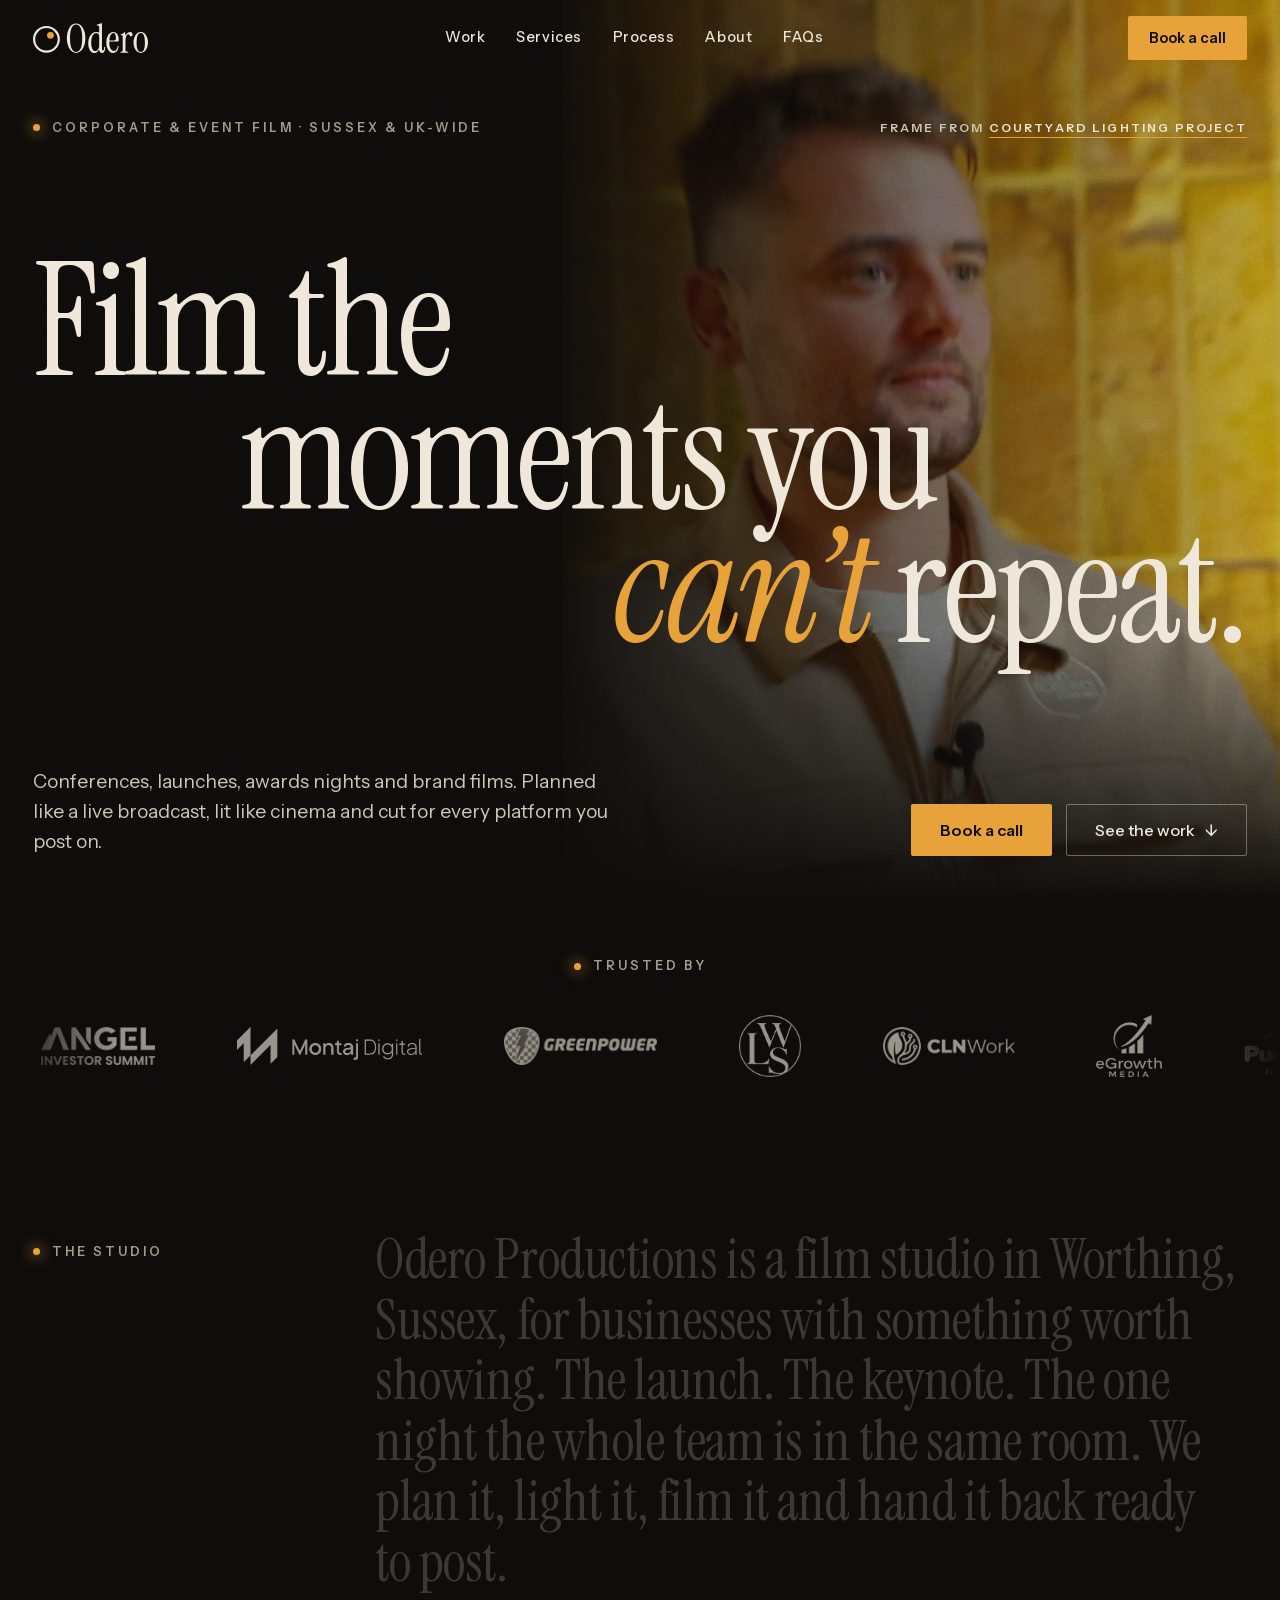
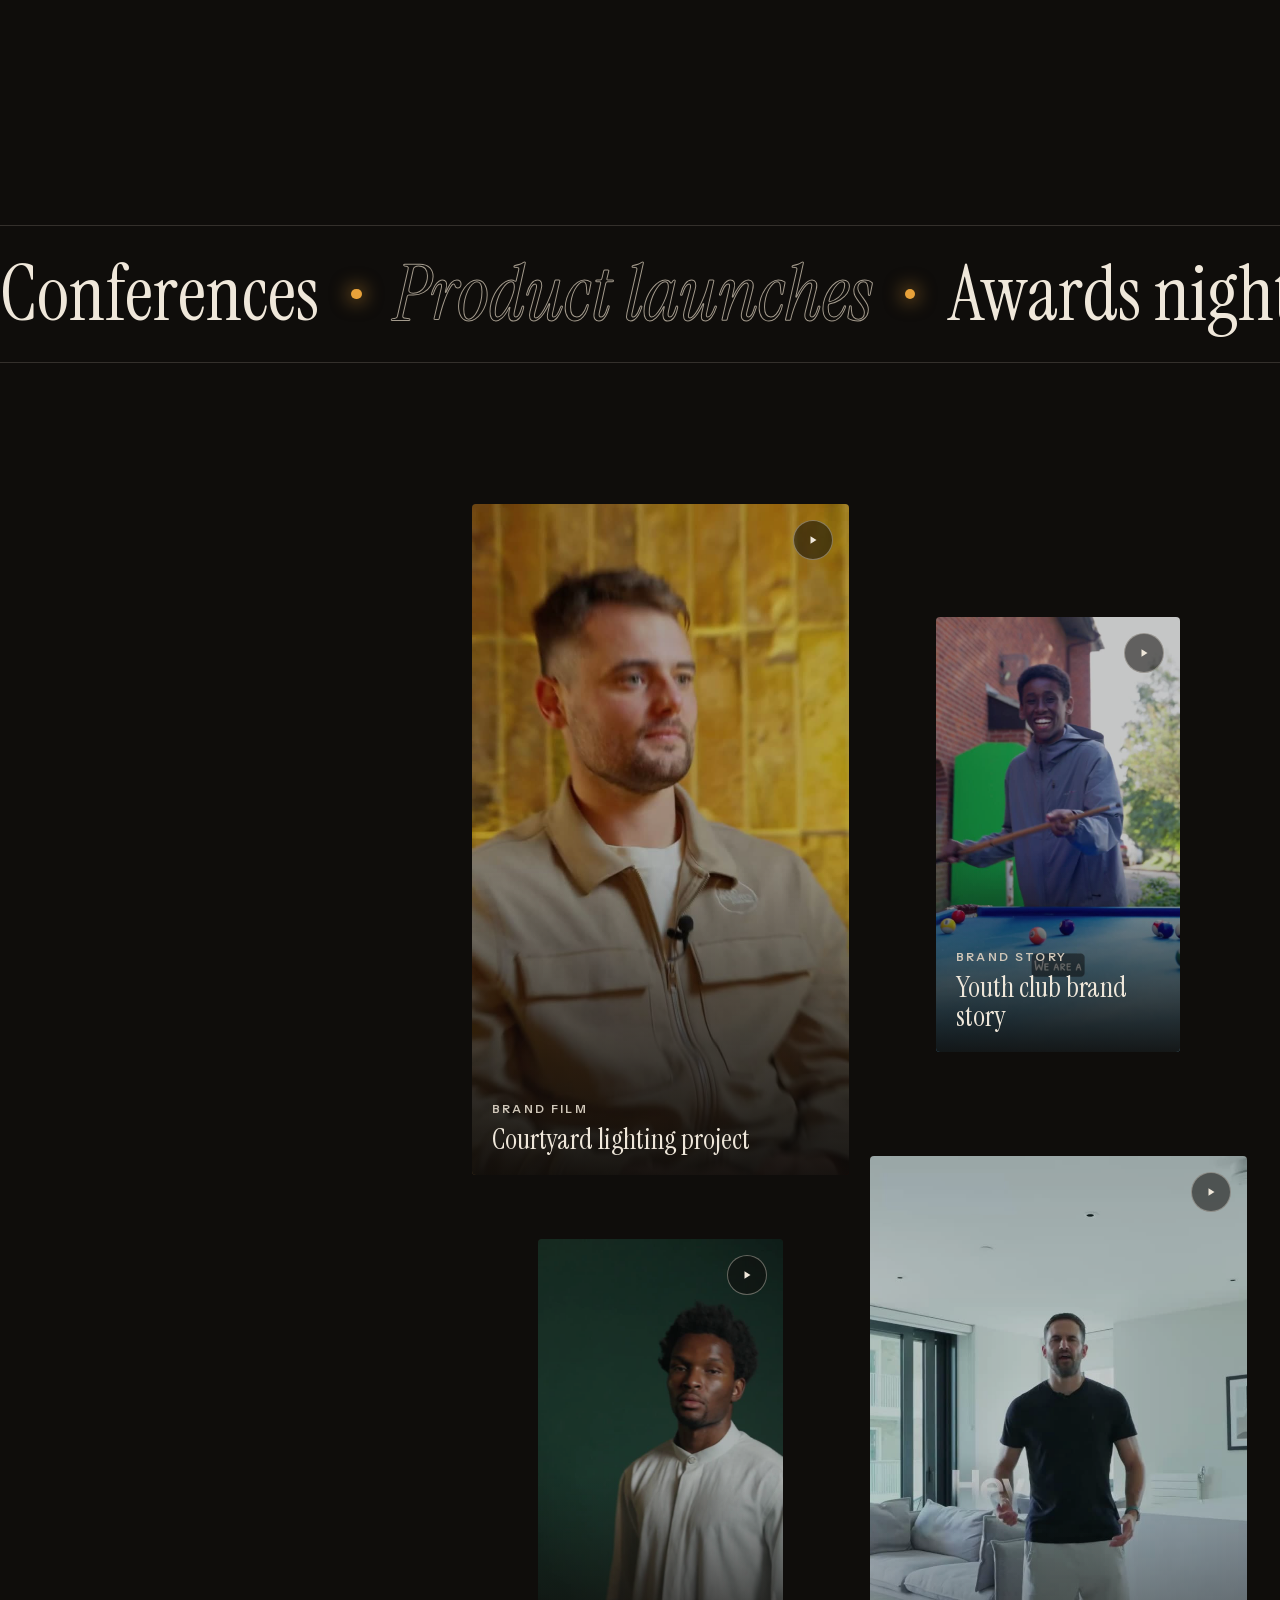
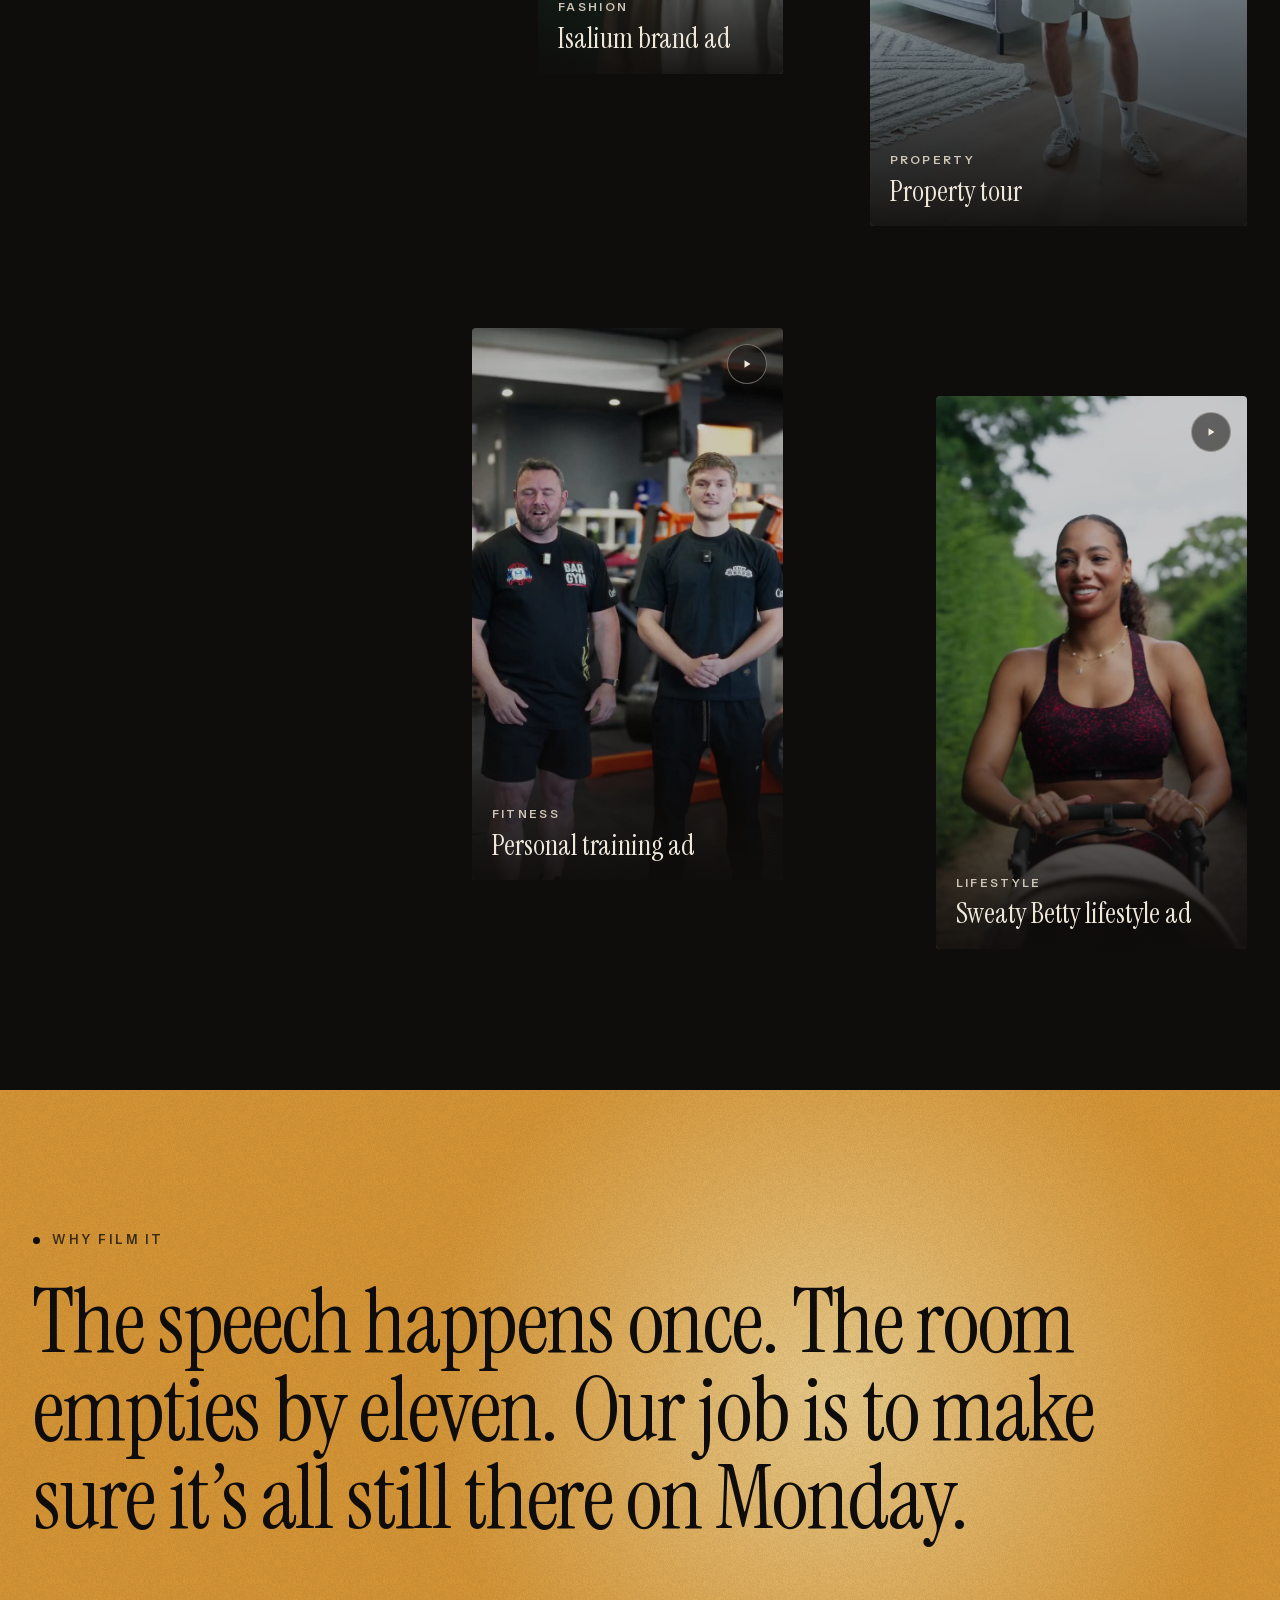
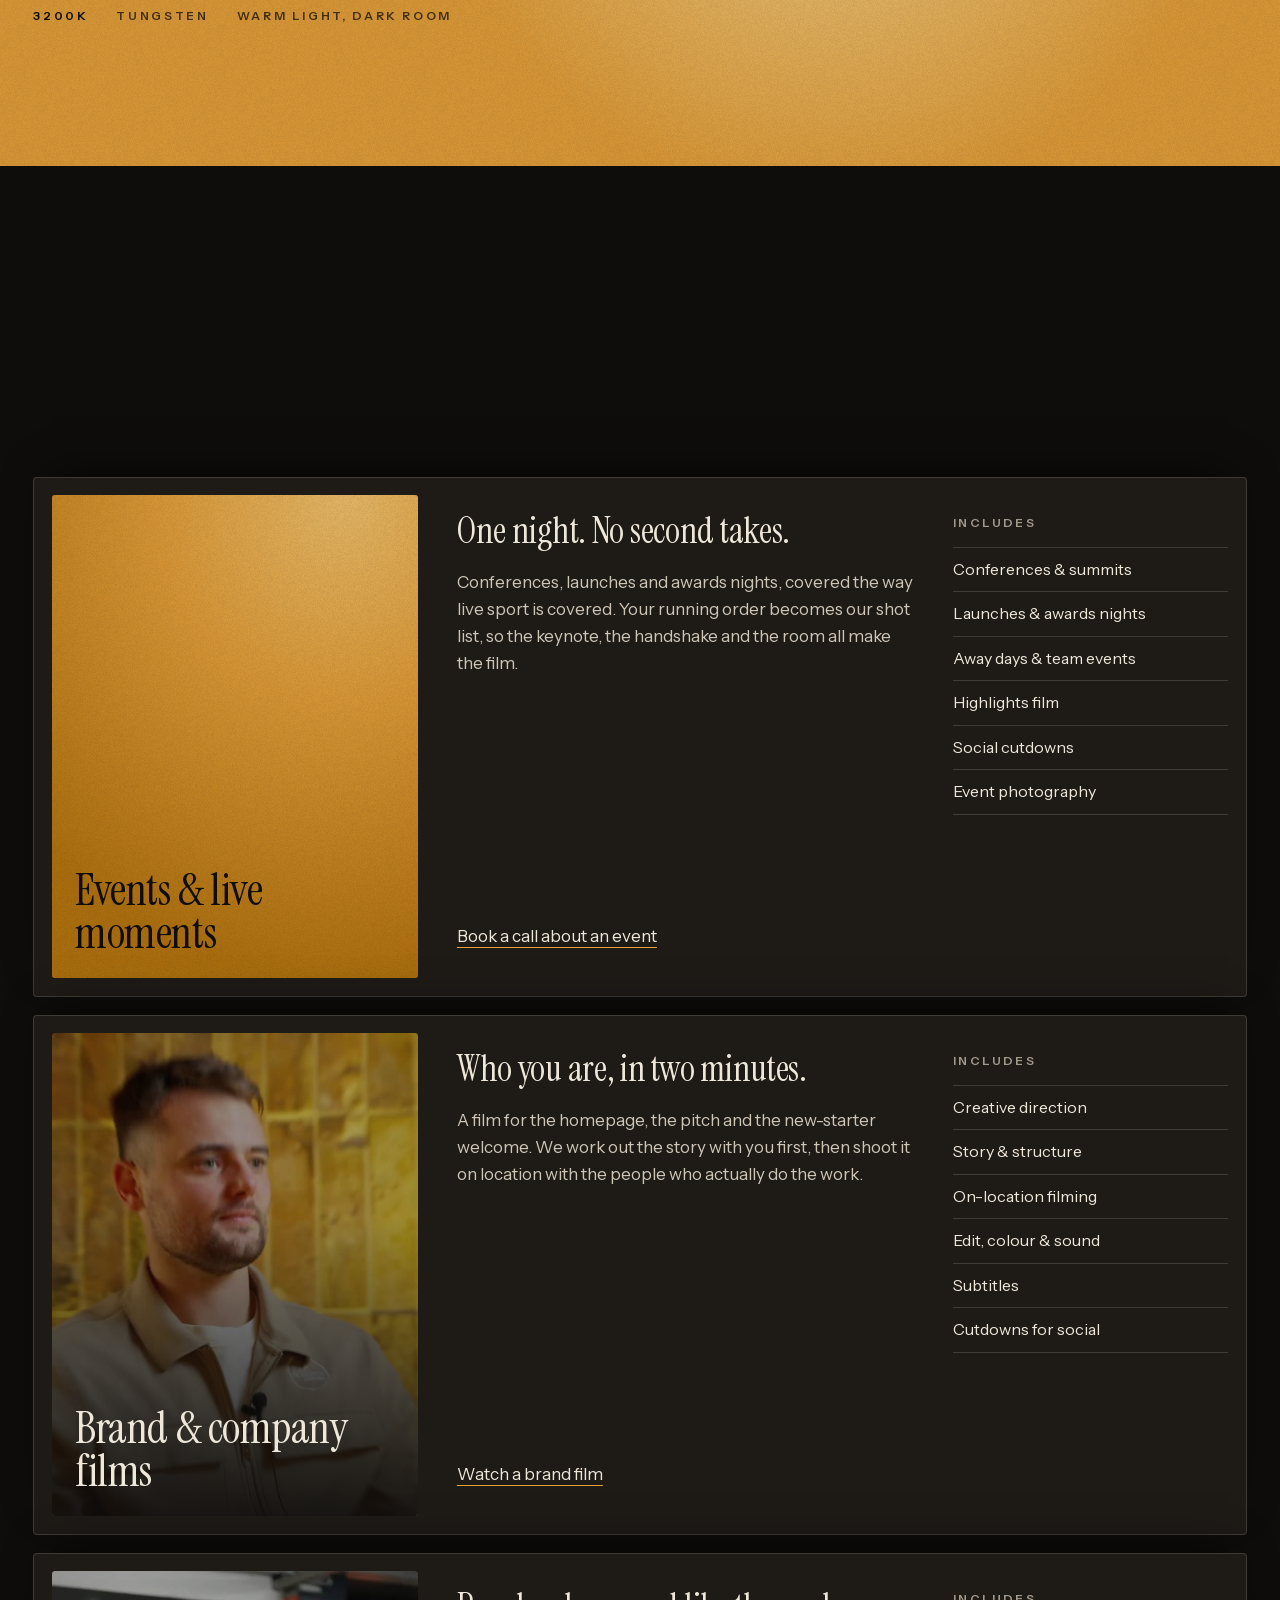
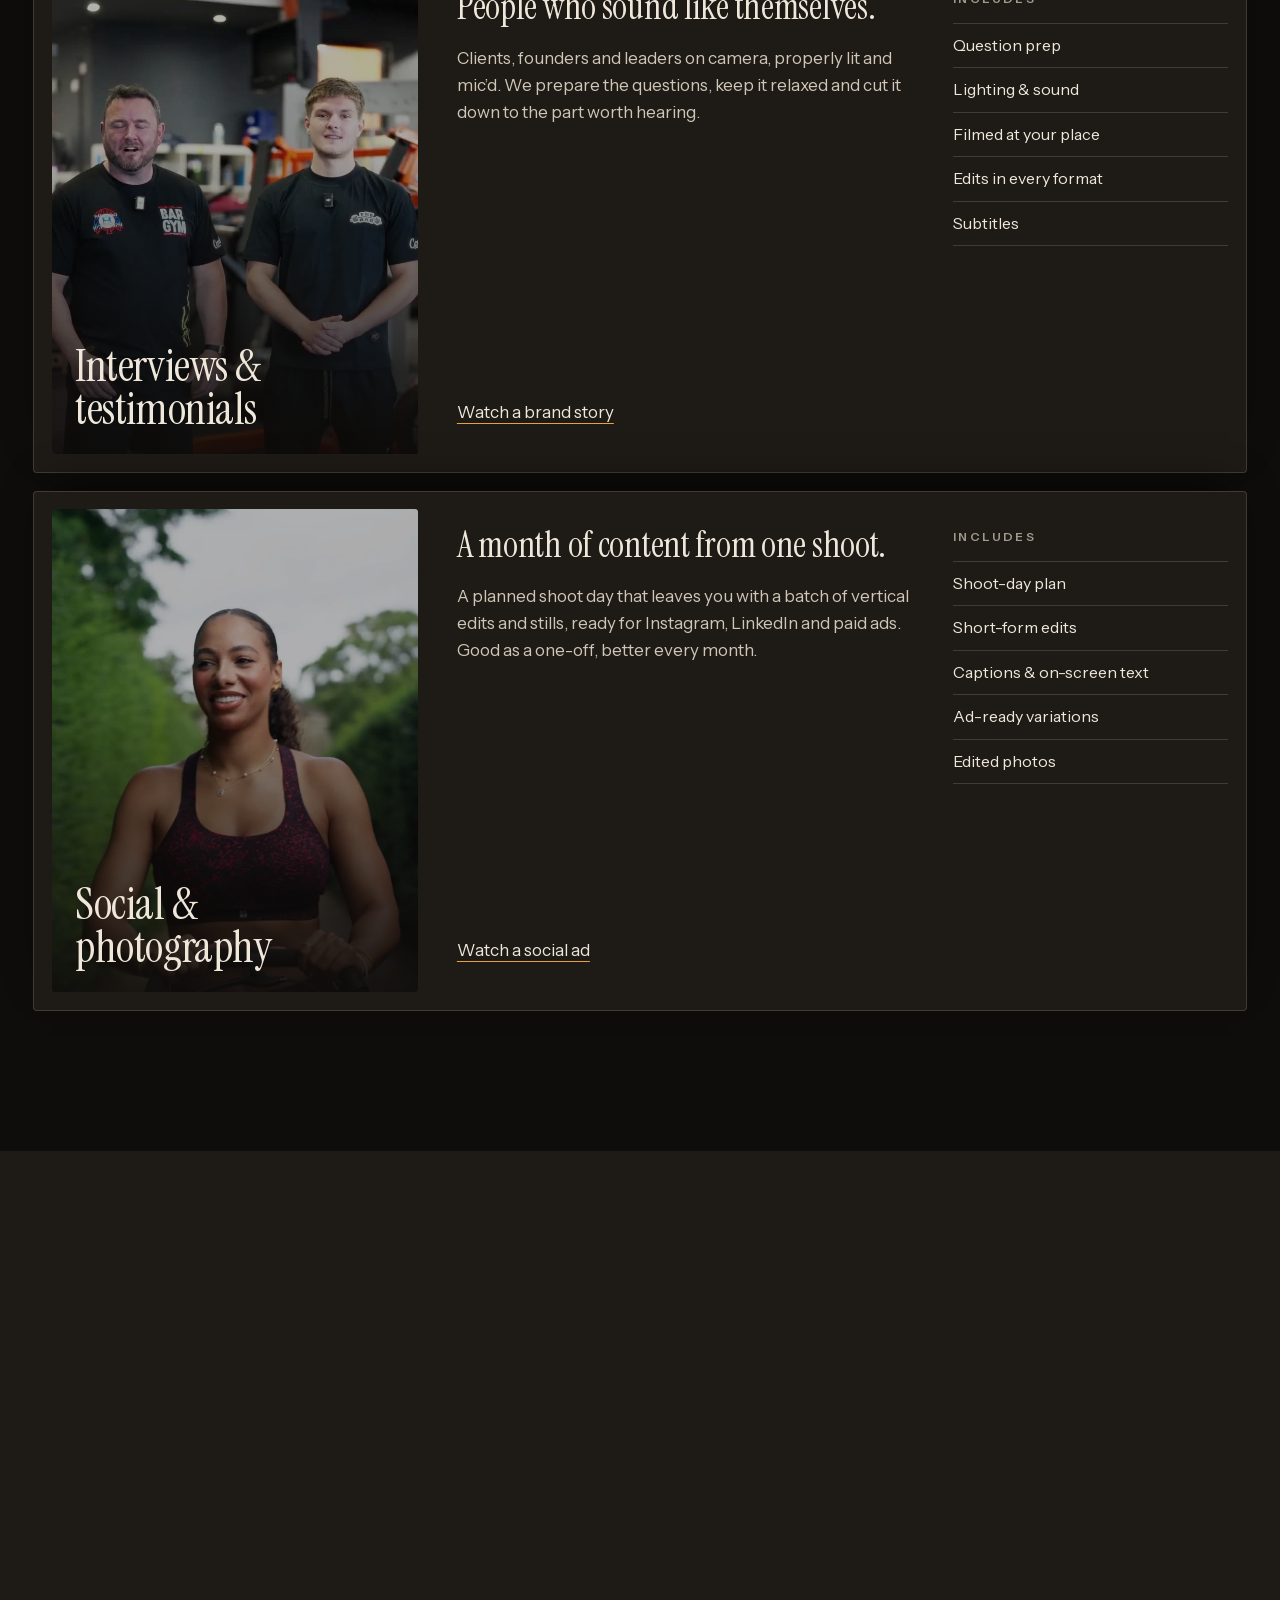
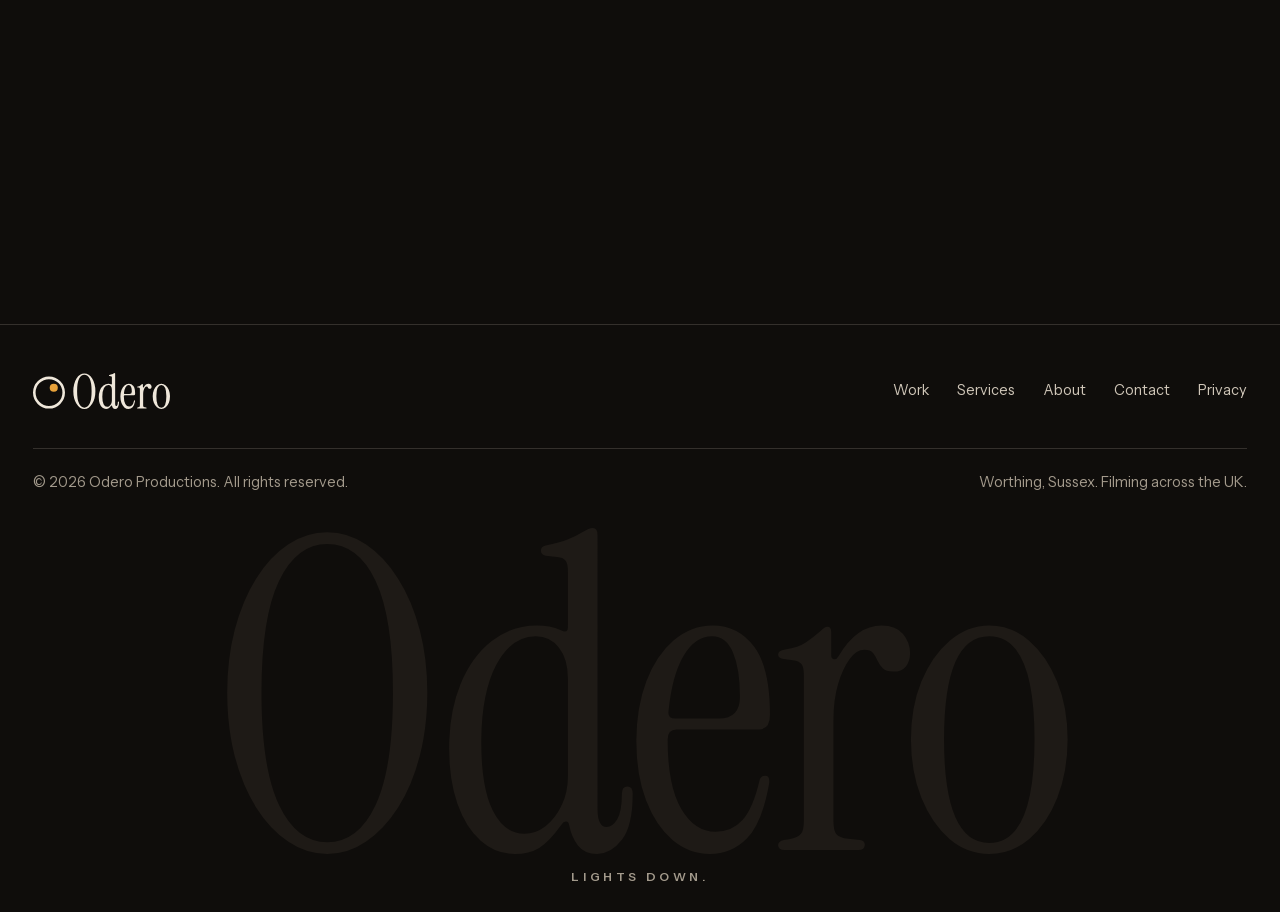
==== commit 63be340a: "Add an About page with the intro video and story Co-Authored-By: Claude Opus 5.5 <noreply@anthropic." ====
--- a/index.html
+++ b/index.html
@@ -44,9 +44,9 @@
 
   <link rel="preload" href="assets/fonts/instrument-serif-400-latin.woff2" as="font" type="font/woff2" crossorigin>
   <link rel="preload" href="assets/fonts/instrument-sans-var-latin.woff2" as="font" type="font/woff2" crossorigin>
-  <link rel="stylesheet" href="styles.css?v=20261118d">
+  <link rel="stylesheet" href="styles.css?v=20261120a">
   <!-- Loaded in <head> on purpose: it sets the starting state before first paint -->
-  <script src="script.js?v=20261118d"></script>
+  <script src="script.js?v=20261120a"></script>
 
   <script type="application/ld+json">
   {
@@ -78,7 +78,7 @@
         <a href="#work">Work</a>
         <a href="#services">Services</a>
         <a href="#process">Process</a>
-        <a href="#about">About</a>
+        <a href="about/">About</a>
         <a href="#faqs">FAQs</a>
         <a class="btn btn-primary btn-small" href="https://calendly.com/info-7uvm/op" target="_blank" rel="noopener">Book a call</a>
       </nav>
@@ -414,19 +414,20 @@
     </section>
 
     <!-- ================= ABOUT =================
-         TODO (Christopher): this is written from what's on the Jolero and
-         old Odero sites. Check every line is right and reword in your voice.
-         A portrait or behind-the-scenes photo would sit well beside it. -->
+         A short version. The full story and the intro video are on
+         about/index.html. -->
     <section class="section rule-top" id="about" aria-labelledby="about-heading">
       <div class="container about">
         <div class="about-lead reveal">
           <p class="eyebrow">About</p>
           <h2 class="h2" id="about-heading">Behind the camera</h2>
+          <img class="about-portrait" src="assets/about/portrait.jpg" alt="Christopher Odero smiling in front of a large teal sculpture on the seafront" width="1200" height="1800" loading="lazy">
         </div>
         <div class="about-body reveal">
-          <p>I&rsquo;m Christopher Odero. I learned to film in sports broadcasting, where nothing happens twice.</p>
-          <p>That&rsquo;s still how I work. Plan the coverage, know where the moment will be, and get it the first time. An awards night runs on the same rules as a live match: one chance, no retakes, and everyone watching afterwards.</p>
+          <p>I&rsquo;m Christopher Odero. I started out making gameplay videos on a PS4 about ten years ago, and never really stopped.</p>
+          <p>I studied media and creative production, then took a degree in sports broadcasting, where you plan the coverage, know where the moment will be and get it the first time. An awards night runs on the same rules as a live match: one chance, no retakes, and everyone watching afterwards.</p>
           <p>Odero Productions is based in Worthing and films for businesses across the UK. I plan, shoot and edit, and bring in extra crew when a job needs more hands.</p>
+          <a class="text-link" href="about/">Read the full story</a>
           <p class="signoff">Christopher Odero <span>Founder, Odero Productions</span></p>
         </div>
       </div>
@@ -501,7 +502,7 @@
         <nav class="footer-links" aria-label="Footer">
           <a href="#work">Work</a>
           <a href="#services">Services</a>
-          <a href="#about">About</a>
+          <a href="about/">About</a>
           <a href="#contact">Contact</a>
           <a href="privacy.html">Privacy</a>
         </nav>
--- a/styles.css
+++ b/styles.css
@@ -643,7 +643,6 @@
   mask-image: linear-gradient(90deg, transparent, #000 9%, #000 91%, transparent);
 }
 .clients-track { display: flex; align-items: center; width: max-content; animation: marquee 52s linear infinite; }
-.clients-window:hover .clients-track { animation-play-state: paused; }
 .client { flex: none; display: flex; align-items: center; gap: 12px; padding-inline: clamp(26px, 3.2vw, 54px); opacity: 0.62; transition: opacity 0.3s var(--ease); }
 .client:hover { opacity: 1; }
 .client img { height: 38px; width: auto; max-width: 190px; object-fit: contain; }
@@ -735,3 +734,75 @@
   .clients-window { -webkit-mask-image: none; mask-image: none; }
   *, *::before, *::after { transition-duration: 0.01ms !important; transition-delay: 0s !important; animation: none !important; }
 }
+
+/* ============================================================
+   About page (about/index.html)
+   ============================================================ */
+.nav-links a[aria-current="page"] { color: var(--tungsten-hot); }
+
+.about-hero .hero-top { margin-bottom: clamp(28px, 4vw, 56px); }
+.about-hero .mega span:nth-child(2) { margin-left: 11%; }
+.about-byline { font-family: var(--serif); font-style: italic; font-size: 22px; line-height: 1.1; color: var(--bone); text-align: right; }
+.about-byline span { display: block; margin-top: 6px; font: 600 11.5px/1.4 var(--sans); font-style: normal; letter-spacing: 0.2em; text-transform: uppercase; color: var(--dust); }
+.about-lede { margin-top: clamp(28px, 3.6vw, 48px); max-width: 30em; }
+.about-wide { margin-top: clamp(36px, 5vw, 72px); }
+.about-wide img { width: 100%; height: auto; aspect-ratio: 21 / 9; object-fit: cover; object-position: 50% 62%; border-radius: 4px; }
+.about-wide figcaption, .story-note { margin-top: 12px; font-size: 13px; letter-spacing: 0.04em; color: var(--dust); }
+@media (max-width: 640px) {
+  .about-wide img { aspect-ratio: 4 / 3; }
+  .about-byline { display: none; }
+}
+
+/* 1. Meet the founder */
+.founder { display: grid; grid-template-columns: minmax(0, 5fr) minmax(0, 7fr); gap: clamp(36px, 6vw, 110px); align-items: center; }
+.founder-photo img { width: 100%; height: auto; aspect-ratio: 4 / 5; object-fit: cover; object-position: 50% 30%; border-radius: 4px; }
+.founder-copy { display: flex; flex-direction: column; gap: 22px; }
+.founder-quote { margin: 0; }
+.founder-quote p { font: 400 clamp(40px, 5vw, 76px)/1 var(--serif); letter-spacing: -0.012em; color: var(--bone); text-wrap: balance; }
+.founder-quote em { font-style: italic; color: var(--tungsten); }
+.founder-copy > p:not(.eyebrow):not(.signoff) { font-size: clamp(17px, 1.4vw, 19px); color: var(--linen); max-width: 34em; }
+.founder .meta-row { margin-top: 10px; }
+@media (max-width: 860px) {
+  .founder { grid-template-columns: minmax(0, 1fr); }
+  .founder-photo { max-width: 520px; }
+}
+
+/* Photo strip: four frames at slightly different heights */
+.about-strip { display: grid; grid-template-columns: repeat(4, minmax(0, 1fr)); gap: clamp(10px, 1.4vw, 22px); align-items: start; }
+.about-strip img { width: 100%; height: auto; aspect-ratio: 2 / 3; object-fit: cover; border-radius: 4px; }
+.about-strip figure:nth-child(2) { margin-top: 14%; }
+.about-strip figure:nth-child(3) { margin-top: 5%; }
+.about-strip figure:nth-child(4) { margin-top: 20%; }
+@media (max-width: 640px) {
+  .about-strip { grid-template-columns: repeat(2, minmax(0, 1fr)); }
+  .about-strip figure:nth-child(n) { margin-top: 0; }
+  .about-strip figure:nth-child(even) { margin-top: 18%; }
+}
+
+/* 2. My story: the film stays in view while the story scrolls */
+.story { display: grid; grid-template-columns: minmax(0, 400px) minmax(0, 1fr); gap: clamp(36px, 6vw, 110px); align-items: start; }
+.story-film { position: sticky; top: 112px; }
+.story-note span { color: var(--bone); font-weight: 600; margin-right: 8px; }
+.story-head { display: flex; flex-direction: column; gap: 22px; margin-bottom: clamp(32px, 4vw, 56px); }
+.timeline { border-top: 1px solid var(--line); }
+.timeline li { display: grid; grid-template-columns: minmax(0, 11em) minmax(0, 1fr); gap: 10px 32px; padding: clamp(22px, 2.6vw, 34px) 0; border-bottom: 1px solid var(--line); }
+.timeline .when { padding-top: 0.75em; font-size: 12px; font-weight: 600; letter-spacing: 0.2em; text-transform: uppercase; color: var(--tungsten); }
+.timeline h3 { font: 400 clamp(26px, 2.4vw, 36px)/1.08 var(--serif); letter-spacing: -0.006em; color: var(--bone); margin-bottom: 10px; }
+.timeline h3 em { font-style: italic; color: var(--tungsten); }
+.timeline li p:not(.when) { color: var(--linen); max-width: 36em; }
+.player video { position: absolute; inset: 0; width: 100%; height: 100%; object-fit: cover; background: #000; }
+@media (max-width: 860px) {
+  .story { grid-template-columns: minmax(0, 1fr); row-gap: 0; }
+  .story-body { display: contents; }
+  .story-film { position: static; max-width: 360px; width: 100%; margin-inline: auto; margin-bottom: clamp(36px, 8vw, 56px); order: 1; }
+  .timeline { order: 2; }
+}
+@media (max-width: 640px) {
+  .timeline li { grid-template-columns: minmax(0, 1fr); }
+  .timeline .when { padding-top: 0; }
+}
+
+/* Homepage About: link through to the full page */
+.about-body .text-link { align-self: flex-start; padding: 10px 0; }
+.about-portrait { width: 100%; height: auto; max-width: 340px; aspect-ratio: 4 / 5; object-fit: cover; object-position: 50% 30%; border-radius: 4px; margin-top: 10px; }
+@media (max-width: 860px) { .about-portrait { max-width: 280px; } }
